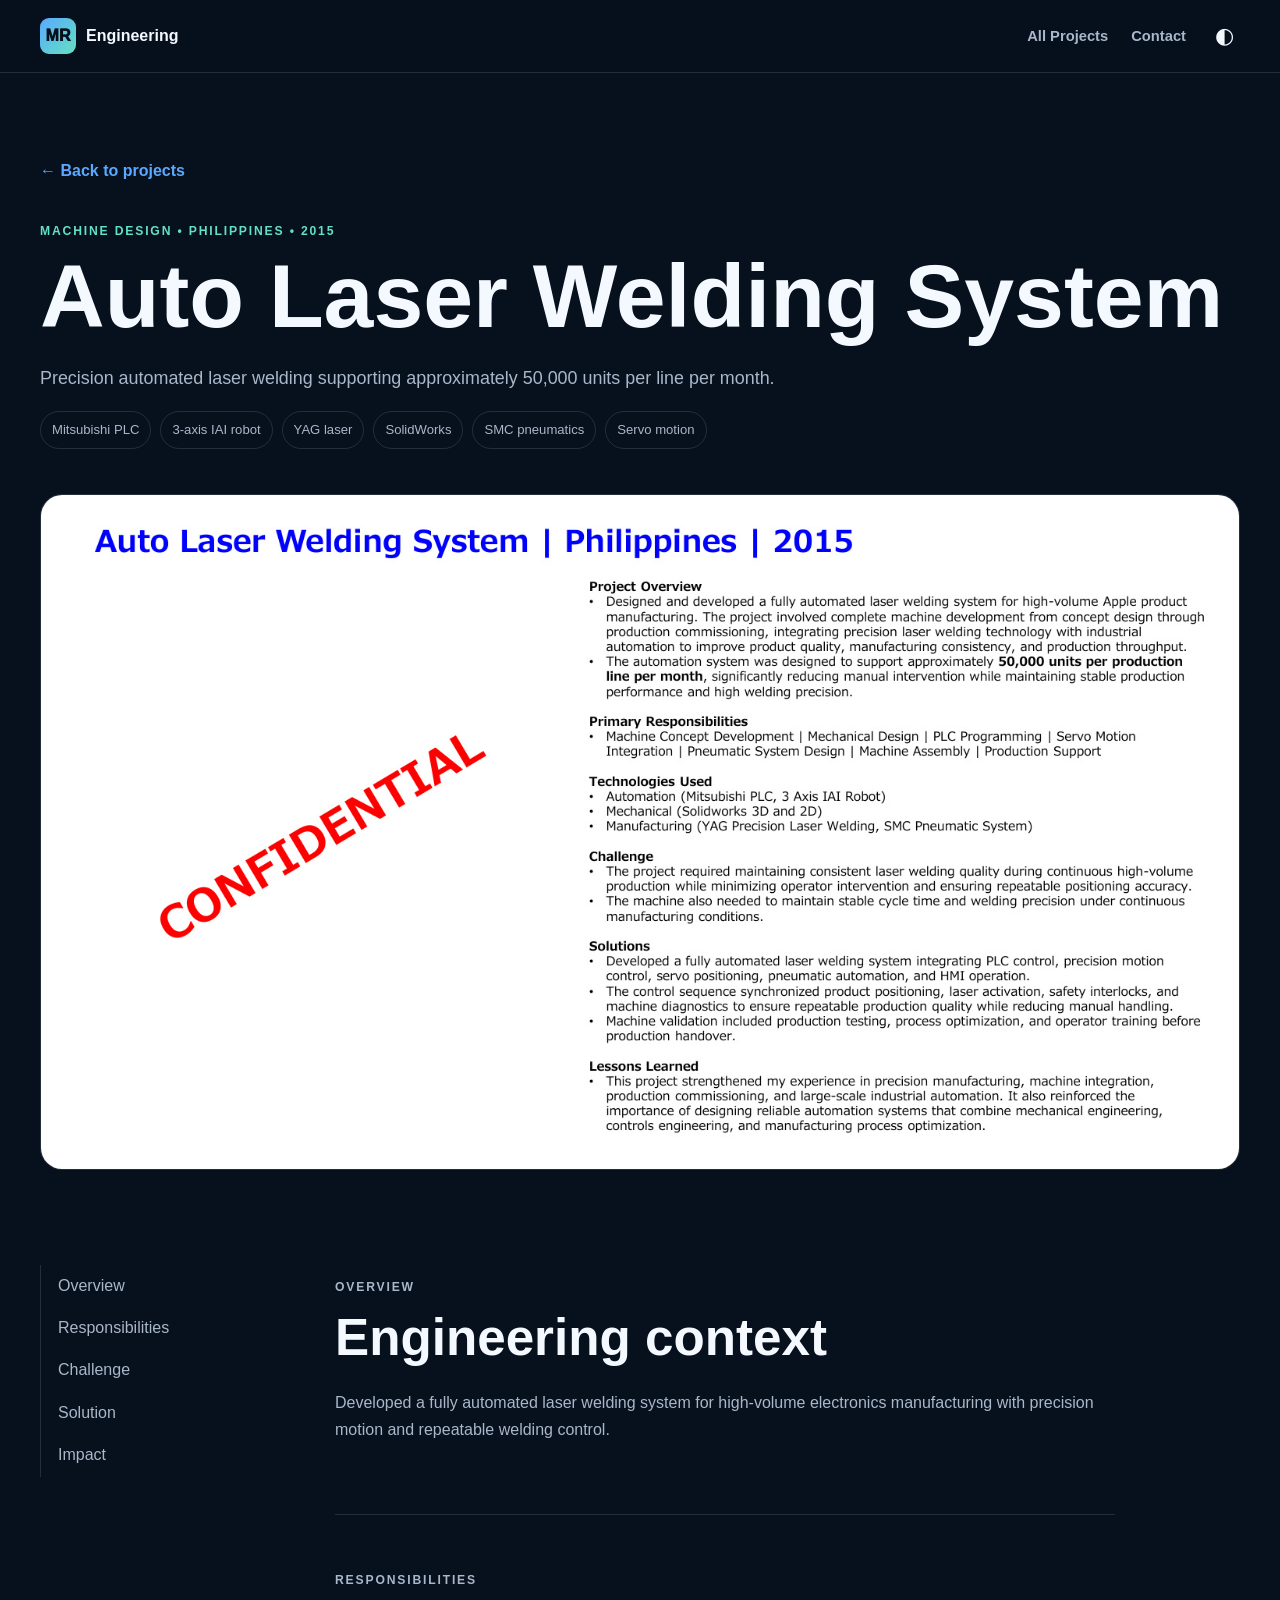
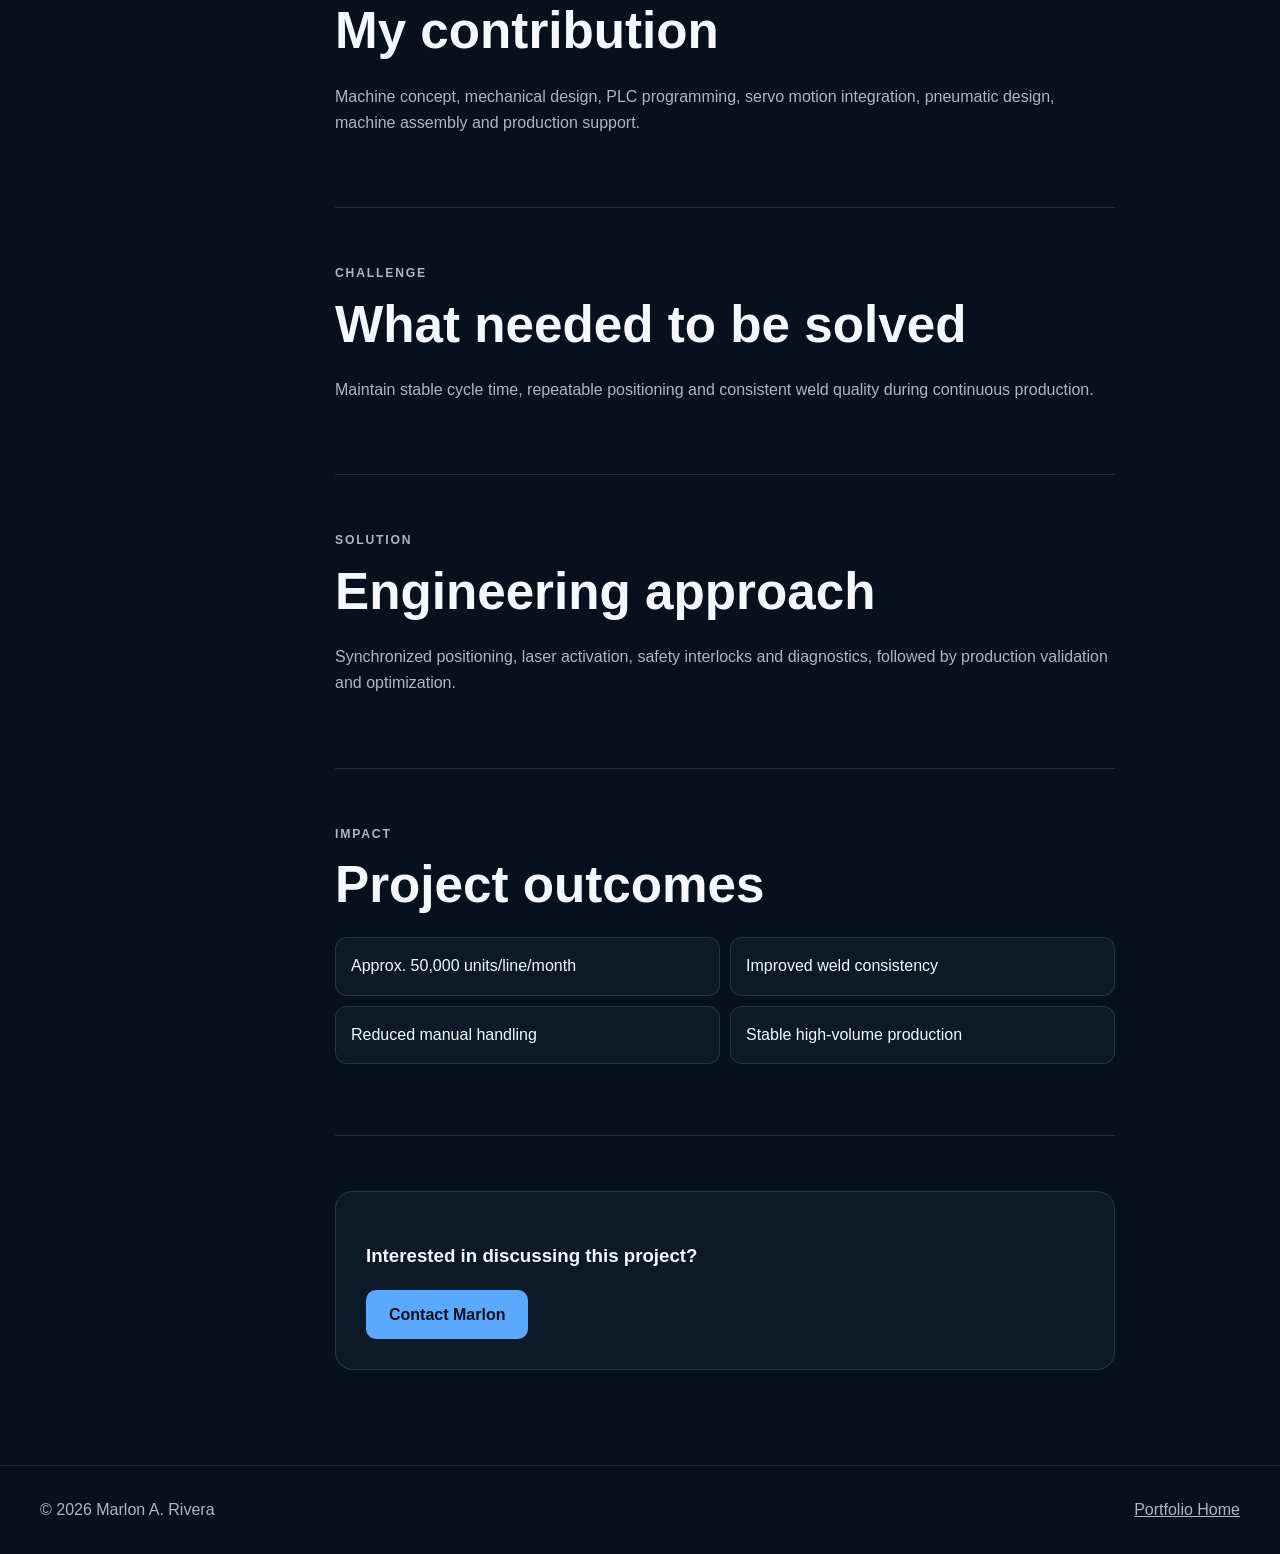
==== projects/auto-laser-welding.html @ 01ed778d "Upgrade portfolio website to Version 2.0" ====
<!doctype html><html lang="en"><head><meta charset="UTF-8"><meta name="viewport" content="width=device-width,initial-scale=1"><title>Auto Laser Welding System | Marlon Rivera</title><link rel="stylesheet" href="../styles.css"></head><body><div class="progress-bar" id="progress-bar"></div><header class="site-header"><nav class="nav container"><a class="brand" href="../index.html"><span>MR</span><b>Engineering</b></a><div class="nav-links project-nav"><a href="../index.html#projects">All Projects</a><a href="../index.html#contact">Contact</a><button class="theme-toggle">◐</button></div></nav></header><main><section class="case-hero"><div class="container"><a class="back-link" href="../index.html#projects">← Back to projects</a><p class="eyebrow">Machine Design • Philippines • 2015</p><h1>Auto Laser Welding System</h1><p class="case-lead">Precision automated laser welding supporting approximately 50,000 units per line per month.</p><div class="tech-row"><span>Mitsubishi PLC</span><span>3-axis IAI robot</span><span>YAG laser</span><span>SolidWorks</span><span>SMC pneumatics</span><span>Servo motion</span></div></div></section><section class="case-image-section"><div class="container"><img src="../assets/images/portfolio-page-9.jpg" alt="Auto Laser Welding System"></div></section><section class="section"><div class="container case-grid"><aside class="case-index"><a href="#overview">Overview</a><a href="#responsibilities">Responsibilities</a><a href="#challenge">Challenge</a><a href="#solution">Solution</a><a href="#impact">Impact</a></aside><div class="case-content"><section id="overview"><p class="section-label">Overview</p><h2>Engineering context</h2><p>Developed a fully automated laser welding system for high-volume electronics manufacturing with precision motion and repeatable welding control.</p></section><section id="responsibilities"><p class="section-label">Responsibilities</p><h2>My contribution</h2><p>Machine concept, mechanical design, PLC programming, servo motion integration, pneumatic design, machine assembly and production support.</p></section><section id="challenge"><p class="section-label">Challenge</p><h2>What needed to be solved</h2><p>Maintain stable cycle time, repeatable positioning and consistent weld quality during continuous production.</p></section><section id="solution"><p class="section-label">Solution</p><h2>Engineering approach</h2><p>Synchronized positioning, laser activation, safety interlocks and diagnostics, followed by production validation and optimization.</p></section><section id="impact"><p class="section-label">Impact</p><h2>Project outcomes</h2><ul class="impact-list"><li>Approx. 50,000 units/line/month</li><li>Improved weld consistency</li><li>Reduced manual handling</li><li>Stable high-volume production</li></ul></section><div class="case-cta"><h3>Interested in discussing this project?</h3><a class="button primary" href="mailto:me.marlonrivera@gmail.com">Contact Marlon</a></div></div></div></section></main><footer><div class="container footer-row"><p>© <span id="year"></span> Marlon A. Rivera</p><a href="../index.html">Portfolio Home</a></div></footer><script src="../script.js"></script></body></html>
---- styles.css ----
*{box-sizing:border-box}:root{--bg:#07101d;--surface:#0c1929;--text:#f4f8ff;--muted:#a9b7c9;--line:rgba(255,255,255,.12);--blue:#5aa9ff;--cyan:#63e1c2;--shadow:0 24px 80px rgba(0,0,0,.3);--max:1200px}html.light{--bg:#f3f7fc;--surface:#fff;--text:#0b1728;--muted:#516176;--line:rgba(11,23,40,.14);--shadow:0 20px 55px rgba(20,45,75,.12)}html{scroll-behavior:smooth}body{margin:0;background:var(--bg);color:var(--text);font-family:Inter,Segoe UI,Arial,sans-serif;line-height:1.65}a{color:inherit}.container{width:min(calc(100% - 40px),var(--max));margin:auto}.progress-bar{position:fixed;left:0;top:0;height:3px;background:linear-gradient(90deg,var(--blue),var(--cyan));width:0;z-index:200}.site-header{position:sticky;top:0;z-index:100;background:rgba(7,16,29,.9);backdrop-filter:blur(16px);border-bottom:1px solid var(--line)}html.light .site-header{background:rgba(243,247,252,.9)}.nav{height:72px;display:flex;align-items:center;justify-content:space-between}.brand{text-decoration:none;display:flex;align-items:center;gap:10px}.brand span{width:36px;height:36px;display:grid;place-items:center;border-radius:9px;background:linear-gradient(135deg,var(--blue),var(--cyan));color:#06101c;font-weight:950}.nav-links{display:flex;gap:23px;align-items:center}.nav-links a{text-decoration:none;color:var(--muted);font-weight:750;font-size:.92rem}.menu-button,.theme-toggle{background:none;border:0;color:var(--text);font-size:1.35rem;cursor:pointer}.menu-button{display:none}.hero{min-height:calc(100vh - 72px);display:grid;align-items:center;position:relative;overflow:hidden;padding:85px 0}.hero-grid-bg{position:absolute;inset:0;background-image:linear-gradient(var(--line) 1px,transparent 1px),linear-gradient(90deg,var(--line) 1px,transparent 1px);background-size:54px 54px;opacity:.2}.hero-grid{display:grid;grid-template-columns:1.45fr .55fr;gap:65px;align-items:center;position:relative}.eyebrow,.section-label,.project-topline{text-transform:uppercase;letter-spacing:.15em;font-size:.76rem;font-weight:900;color:var(--cyan)}.hero h1,.case-hero h1{font-size:clamp(3.2rem,7vw,6.5rem);line-height:.97;margin:10px 0 24px}.hero h1 span{color:var(--blue)}.hero-lead,.case-lead{font-size:1.12rem;color:var(--muted);max-width:850px}.hero-actions{display:flex;gap:14px;flex-wrap:wrap;margin:31px 0}.button{display:inline-flex;align-items:center;justify-content:center;min-height:49px;padding:0 23px;border-radius:10px;text-decoration:none;font-weight:900}.primary{background:var(--blue);color:#06101c}.secondary{border:1px solid var(--line)}.hero-tags,.tech-row,.award-row{display:flex;gap:9px;flex-wrap:wrap}.hero-tags span,.tech-row span,.award-row span{padding:7px 11px;border:1px solid var(--line);border-radius:999px;color:var(--muted);font-size:.82rem}.portrait-card{border:1px solid var(--line);border-radius:26px;padding:18px;background:var(--surface);box-shadow:var(--shadow)}.portrait-frame{overflow:hidden;border-radius:17px}.portrait-frame img{width:100%;aspect-ratio:4/5;object-fit:cover;display:block}.portrait-caption{display:flex;flex-direction:column;padding:17px 4px 3px}.portrait-caption span{color:var(--muted);font-size:.88rem}.section{padding:95px 0}.section-tight{padding:0 0 45px}.alternate{background:var(--surface)}.metric-grid{display:grid;grid-template-columns:repeat(4,1fr);border:1px solid var(--line);border-radius:20px;overflow:hidden;background:var(--surface)}.metric-grid div{padding:28px;border-right:1px solid var(--line)}.metric-grid strong{font-size:2.5rem;display:block;color:var(--blue)}.metric-grid strong:after{content:'+'}.metric-grid .no-plus:after{content:''}.metric-grid span{color:var(--muted);font-size:.85rem}.split-section{display:grid;grid-template-columns:.8fr 1.2fr;gap:75px}.sticky-heading{align-self:start;position:sticky;top:110px}.section h2,.case-content h2{font-size:clamp(2rem,4vw,3.2rem);line-height:1.12;margin:8px 0 24px}.large-copy{font-size:1.34rem}.content-stack>p:not(.large-copy),.process-grid p,.project-card p,.timeline p,.download-card p,.case-content p{color:var(--muted)}.process-grid{display:grid;grid-template-columns:repeat(3,1fr);gap:18px}.process-grid article,.download-card{padding:25px;border:1px solid var(--line);border-radius:18px;background:var(--bg)}.process-grid b{color:var(--blue);font-size:1.25rem}.section-header{display:flex;justify-content:space-between;align-items:end;gap:30px;margin-bottom:30px}.filter-row{display:flex;gap:8px;flex-wrap:wrap}.filter{border:1px solid var(--line);border-radius:999px;padding:8px 12px;background:transparent;color:var(--muted);cursor:pointer}.filter.active,.filter:hover{background:var(--blue);color:#06101c}.project-grid{display:grid;grid-template-columns:repeat(3,1fr);gap:20px}.project-card{border:1px solid var(--line);border-radius:20px;overflow:hidden;background:var(--surface);transition:.28s}.project-card.hide{display:none}.project-card:hover{transform:translateY(-6px);box-shadow:var(--shadow)}.project-card a{text-decoration:none}.project-card img{width:100%;height:235px;object-fit:cover;object-position:left center;display:block}.project-card-body{padding:22px}.project-topline{display:flex;justify-content:space-between}.project-card h3{font-size:1.3rem;line-height:1.25;margin:8px 0}.project-card strong{color:var(--blue)}.timeline article{display:grid;grid-template-columns:210px 1fr;gap:40px;padding:34px 0;border-top:1px solid var(--line)}.timeline time{color:var(--cyan);font-weight:900}.timeline h3{margin:0}.timeline h4{margin:5px 0 10px;color:var(--blue)}.download-grid{display:grid;grid-template-columns:repeat(2,1fr);gap:18px}.download-card{text-decoration:none}.download-card span{color:var(--cyan);font-weight:900}.download-card strong{color:var(--blue)}.contact-panel{display:grid;grid-template-columns:1.2fr .8fr;gap:45px;padding:43px;border:1px solid var(--line);border-radius:24px;background:var(--surface)}.contact-links{display:flex;flex-direction:column;gap:12px;justify-content:center}.contact-links a{color:var(--blue);font-weight:850;text-decoration:none}.contact-links span{color:var(--muted)}footer{border-top:1px solid var(--line)}.footer-row{min-height:88px;display:flex;align-items:center;justify-content:space-between;color:var(--muted)}.reveal{opacity:0;transform:translateY(24px);transition:.7s}.reveal.visible{opacity:1;transform:none}.case-hero{padding:85px 0 45px}.back-link{display:inline-block;margin-bottom:24px;text-decoration:none;color:var(--blue);font-weight:800}.case-image-section .container{border-radius:22px;overflow:hidden;border:1px solid var(--line)}.case-image-section img{width:100%;display:block}.case-grid{display:grid;grid-template-columns:230px 1fr;gap:65px}.case-index{align-self:start;position:sticky;top:105px;display:flex;flex-direction:column;border-left:1px solid var(--line)}.case-index a{padding:8px 0 8px 17px;text-decoration:none;color:var(--muted)}.case-content{max-width:780px}.case-content section{padding-bottom:55px;margin-bottom:55px;border-bottom:1px solid var(--line)}.impact-list{display:grid;grid-template-columns:repeat(2,1fr);gap:10px;list-style:none;padding:0}.impact-list li{padding:15px;border:1px solid var(--line);border-radius:12px;background:var(--surface)}.case-cta{padding:30px;border:1px solid var(--line);border-radius:18px;background:var(--surface)}@media(max-width:950px){.hero-grid,.split-section,.contact-panel,.case-grid{grid-template-columns:1fr}.portrait-card{max-width:430px}.sticky-heading,.case-index{position:static}.project-grid,.process-grid{grid-template-columns:repeat(2,1fr)}.section-header{align-items:flex-start;flex-direction:column}.nav-links{display:none;position:absolute;left:0;right:0;top:72px;flex-direction:column;align-items:flex-start;padding:22px;background:var(--bg)}.nav-links.open{display:flex}.project-nav{display:flex;position:static;flex-direction:row;padding:0}.menu-button{display:block}.metric-grid{grid-template-columns:repeat(2,1fr)}}@media(max-width:620px){.container{width:min(calc(100% - 28px),var(--max))}.hero{min-height:auto}.section{padding:72px 0}.project-grid,.process-grid,.download-grid,.impact-list{grid-template-columns:1fr}.timeline article{grid-template-columns:1fr;gap:8px}.footer-row{flex-direction:column;justify-content:center}.project-nav a{display:none}}@media(prefers-reduced-motion:reduce){*{animation:none!important}.reveal{opacity:1;transform:none}}
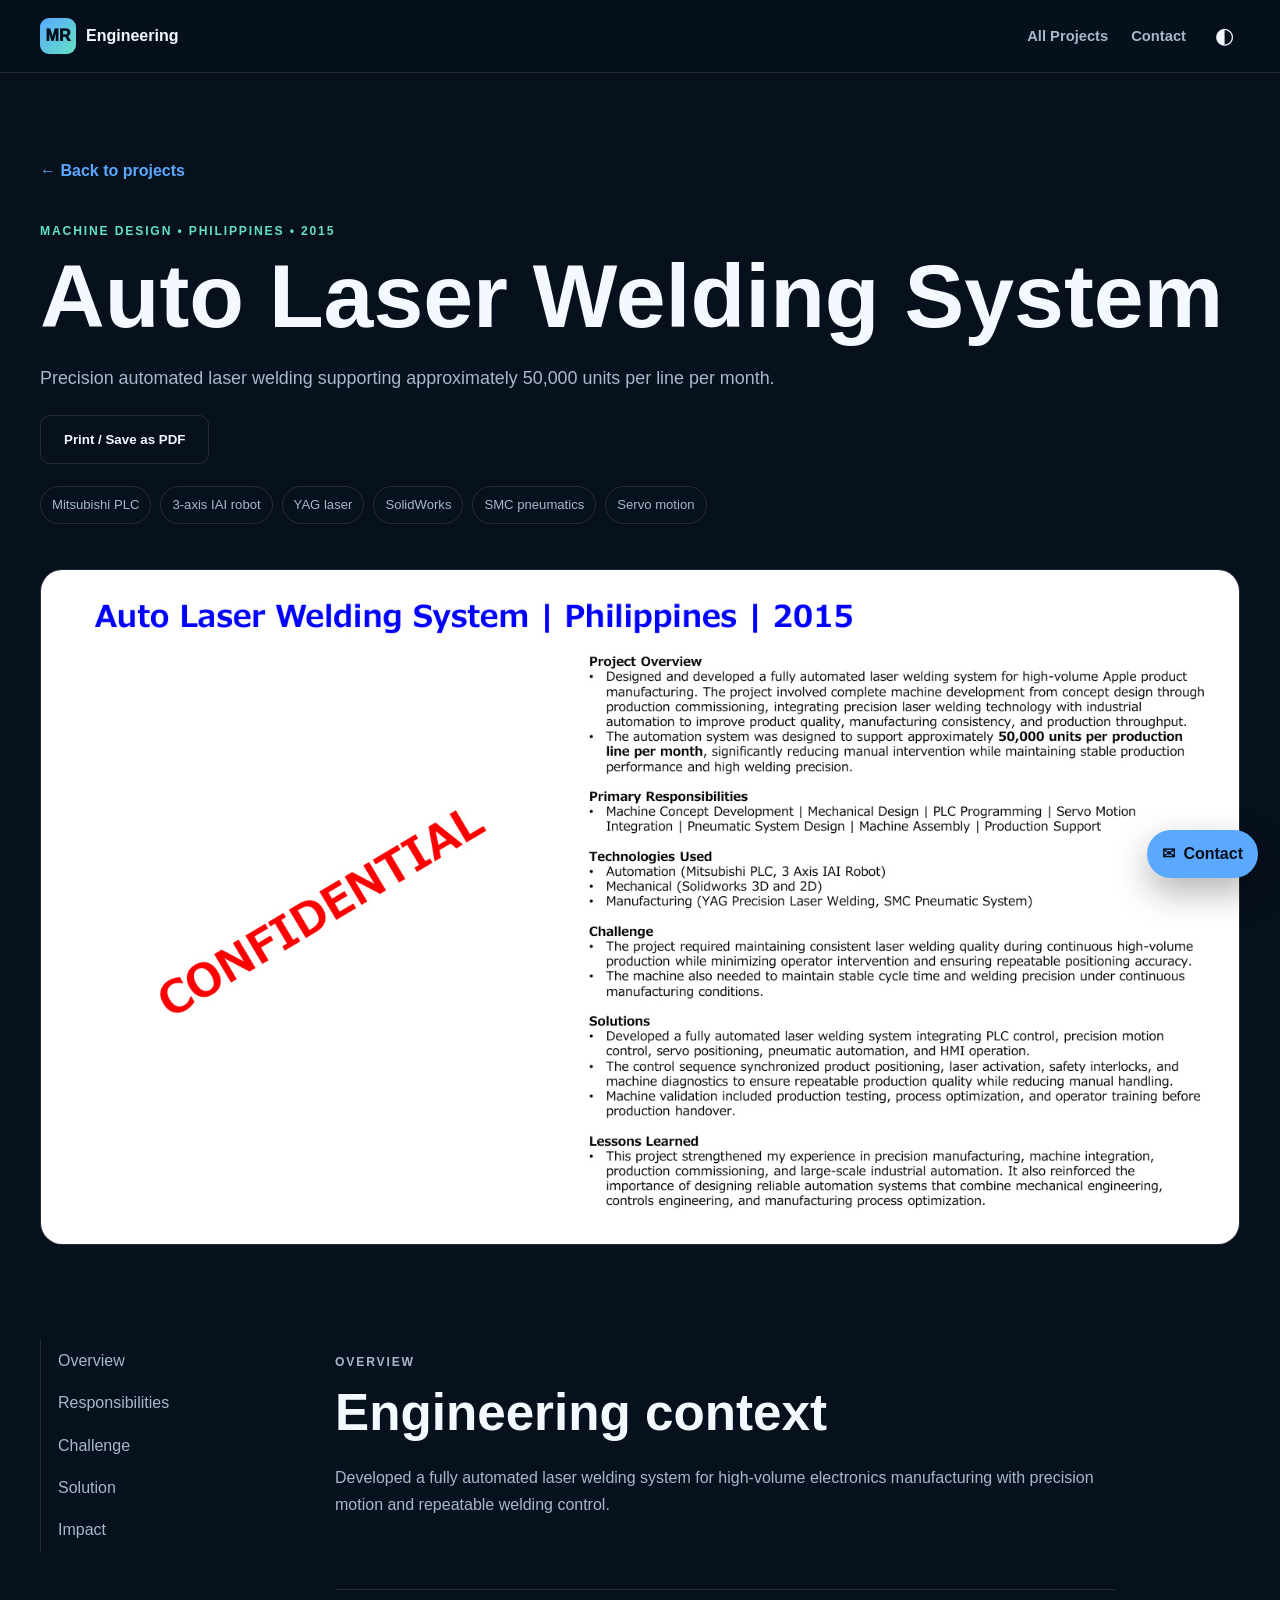
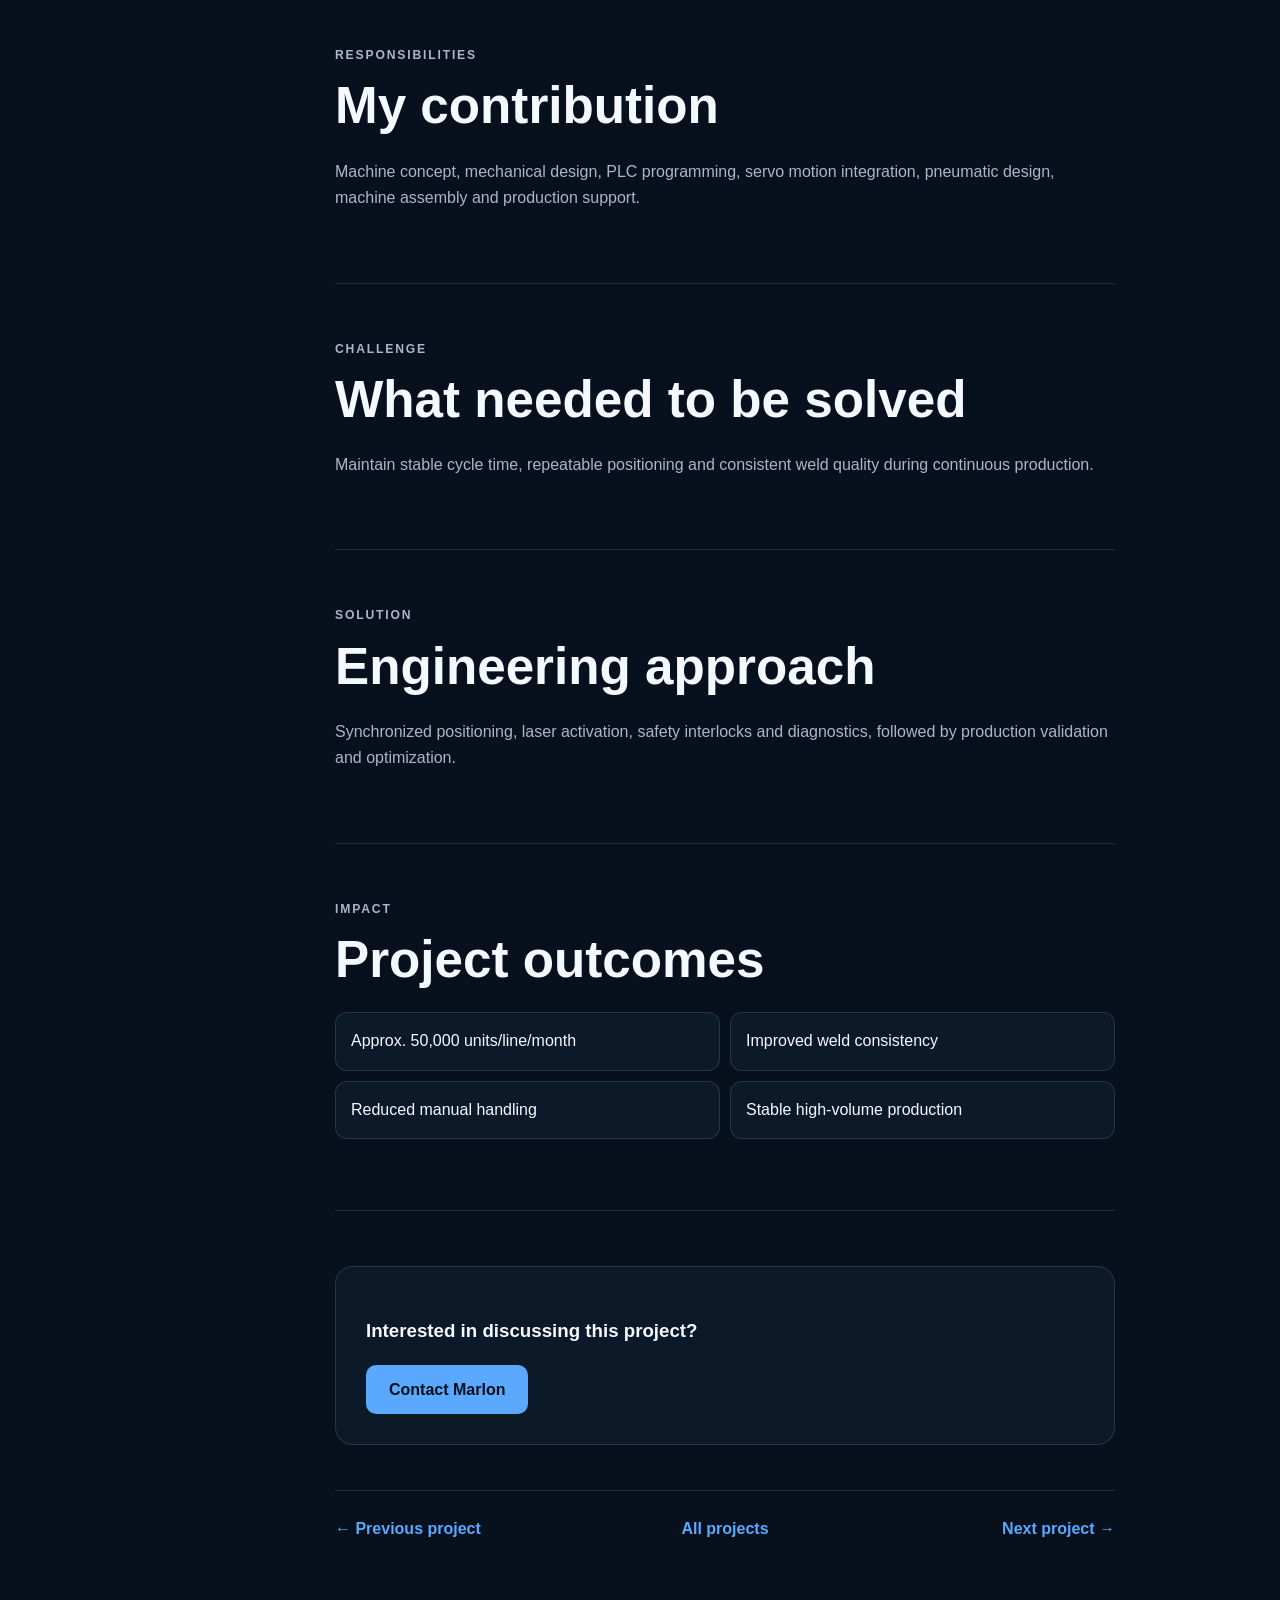
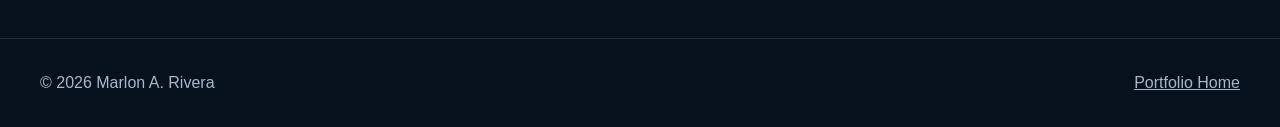
==== commit 19a6114a: "Upgrade portfolio website to Version 2.1" ====
--- a/projects/auto-laser-welding.html
+++ b/projects/auto-laser-welding.html
@@ -1 +1,5 @@
-<!doctype html><html lang="en"><head><meta charset="UTF-8"><meta name="viewport" content="width=device-width,initial-scale=1"><title>Auto Laser Welding System | Marlon Rivera</title><link rel="stylesheet" href="../styles.css"></head><body><div class="progress-bar" id="progress-bar"></div><header class="site-header"><nav class="nav container"><a class="brand" href="../index.html"><span>MR</span><b>Engineering</b></a><div class="nav-links project-nav"><a href="../index.html#projects">All Projects</a><a href="../index.html#contact">Contact</a><button class="theme-toggle">◐</button></div></nav></header><main><section class="case-hero"><div class="container"><a class="back-link" href="../index.html#projects">← Back to projects</a><p class="eyebrow">Machine Design • Philippines • 2015</p><h1>Auto Laser Welding System</h1><p class="case-lead">Precision automated laser welding supporting approximately 50,000 units per line per month.</p><div class="tech-row"><span>Mitsubishi PLC</span><span>3-axis IAI robot</span><span>YAG laser</span><span>SolidWorks</span><span>SMC pneumatics</span><span>Servo motion</span></div></div></section><section class="case-image-section"><div class="container"><img src="../assets/images/portfolio-page-9.jpg" alt="Auto Laser Welding System"></div></section><section class="section"><div class="container case-grid"><aside class="case-index"><a href="#overview">Overview</a><a href="#responsibilities">Responsibilities</a><a href="#challenge">Challenge</a><a href="#solution">Solution</a><a href="#impact">Impact</a></aside><div class="case-content"><section id="overview"><p class="section-label">Overview</p><h2>Engineering context</h2><p>Developed a fully automated laser welding system for high-volume electronics manufacturing with precision motion and repeatable welding control.</p></section><section id="responsibilities"><p class="section-label">Responsibilities</p><h2>My contribution</h2><p>Machine concept, mechanical design, PLC programming, servo motion integration, pneumatic design, machine assembly and production support.</p></section><section id="challenge"><p class="section-label">Challenge</p><h2>What needed to be solved</h2><p>Maintain stable cycle time, repeatable positioning and consistent weld quality during continuous production.</p></section><section id="solution"><p class="section-label">Solution</p><h2>Engineering approach</h2><p>Synchronized positioning, laser activation, safety interlocks and diagnostics, followed by production validation and optimization.</p></section><section id="impact"><p class="section-label">Impact</p><h2>Project outcomes</h2><ul class="impact-list"><li>Approx. 50,000 units/line/month</li><li>Improved weld consistency</li><li>Reduced manual handling</li><li>Stable high-volume production</li></ul></section><div class="case-cta"><h3>Interested in discussing this project?</h3><a class="button primary" href="mailto:me.marlonrivera@gmail.com">Contact Marlon</a></div></div></div></section></main><footer><div class="container footer-row"><p>© <span id="year"></span> Marlon A. Rivera</p><a href="../index.html">Portfolio Home</a></div></footer><script src="../script.js"></script></body></html>+<!doctype html><html lang="en"><head><meta charset="UTF-8"><meta name="viewport" content="width=device-width,initial-scale=1"><title>Auto Laser Welding System | Marlon Rivera</title><link rel="stylesheet" href="../styles.css"></head><body><div class="progress-bar" id="progress-bar"></div><header class="site-header"><nav class="nav container"><a class="brand" href="../index.html"><span>MR</span><b>Engineering</b></a><div class="nav-links project-nav"><a href="../index.html#projects">All Projects</a><a href="../index.html#contact">Contact</a><button class="theme-toggle">◐</button></div></nav></header><main><section class="case-hero"><div class="container"><a class="back-link" href="../index.html#projects">← Back to projects</a><p class="eyebrow">Machine Design • Philippines • 2015</p><h1>Auto Laser Welding System</h1><p class="case-lead">Precision automated laser welding supporting approximately 50,000 units per line per month.</p><div class="case-actions"><button class="button secondary print-case" type="button">Print / Save as PDF</button></div><div class="tech-row"><span>Mitsubishi PLC</span><span>3-axis IAI robot</span><span>YAG laser</span><span>SolidWorks</span><span>SMC pneumatics</span><span>Servo motion</span></div></div></section><section class="case-image-section"><div class="container"><img src="../assets/images/portfolio-page-9.jpg" alt="Auto Laser Welding System"></div></section><section class="section"><div class="container case-grid"><aside class="case-index"><a href="#overview">Overview</a><a href="#responsibilities">Responsibilities</a><a href="#challenge">Challenge</a><a href="#solution">Solution</a><a href="#impact">Impact</a></aside><div class="case-content"><section id="overview"><p class="section-label">Overview</p><h2>Engineering context</h2><p>Developed a fully automated laser welding system for high-volume electronics manufacturing with precision motion and repeatable welding control.</p></section><section id="responsibilities"><p class="section-label">Responsibilities</p><h2>My contribution</h2><p>Machine concept, mechanical design, PLC programming, servo motion integration, pneumatic design, machine assembly and production support.</p></section><section id="challenge"><p class="section-label">Challenge</p><h2>What needed to be solved</h2><p>Maintain stable cycle time, repeatable positioning and consistent weld quality during continuous production.</p></section><section id="solution"><p class="section-label">Solution</p><h2>Engineering approach</h2><p>Synchronized positioning, laser activation, safety interlocks and diagnostics, followed by production validation and optimization.</p></section><section id="impact"><p class="section-label">Impact</p><h2>Project outcomes</h2><ul class="impact-list"><li>Approx. 50,000 units/line/month</li><li>Improved weld consistency</li><li>Reduced manual handling</li><li>Stable high-volume production</li></ul></section><div class="case-cta"><h3>Interested in discussing this project?</h3><a class="button primary" href="mailto:me.marlonrivera@gmail.com">Contact Marlon</a></div><nav class="case-pagination">
+<a href="vacuum-monitoring.html">← Previous project</a>
+<a href="../index.html#projects">All projects</a>
+<a href="automated-diecasting-line.html">Next project →</a>
+</nav></div></div></section></main><footer><div class="container footer-row"><p>© <span id="year"></span> Marlon A. Rivera</p><a href="../index.html">Portfolio Home</a></div></footer><a class="floating-contact" href="mailto:me.marlonrivera@gmail.com" aria-label="Email Marlon Rivera">✉ <span>Contact</span></a><script src="../script.js"></script></body></html>
--- a/styles.css
+++ b/styles.css
@@ -1 +1,34 @@
-*{box-sizing:border-box}:root{--bg:#07101d;--surface:#0c1929;--text:#f4f8ff;--muted:#a9b7c9;--line:rgba(255,255,255,.12);--blue:#5aa9ff;--cyan:#63e1c2;--shadow:0 24px 80px rgba(0,0,0,.3);--max:1200px}html.light{--bg:#f3f7fc;--surface:#fff;--text:#0b1728;--muted:#516176;--line:rgba(11,23,40,.14);--shadow:0 20px 55px rgba(20,45,75,.12)}html{scroll-behavior:smooth}body{margin:0;background:var(--bg);color:var(--text);font-family:Inter,Segoe UI,Arial,sans-serif;line-height:1.65}a{color:inherit}.container{width:min(calc(100% - 40px),var(--max));margin:auto}.progress-bar{position:fixed;left:0;top:0;height:3px;background:linear-gradient(90deg,var(--blue),var(--cyan));width:0;z-index:200}.site-header{position:sticky;top:0;z-index:100;background:rgba(7,16,29,.9);backdrop-filter:blur(16px);border-bottom:1px solid var(--line)}html.light .site-header{background:rgba(243,247,252,.9)}.nav{height:72px;display:flex;align-items:center;justify-content:space-between}.brand{text-decoration:none;display:flex;align-items:center;gap:10px}.brand span{width:36px;height:36px;display:grid;place-items:center;border-radius:9px;background:linear-gradient(135deg,var(--blue),var(--cyan));color:#06101c;font-weight:950}.nav-links{display:flex;gap:23px;align-items:center}.nav-links a{text-decoration:none;color:var(--muted);font-weight:750;font-size:.92rem}.menu-button,.theme-toggle{background:none;border:0;color:var(--text);font-size:1.35rem;cursor:pointer}.menu-button{display:none}.hero{min-height:calc(100vh - 72px);display:grid;align-items:center;position:relative;overflow:hidden;padding:85px 0}.hero-grid-bg{position:absolute;inset:0;background-image:linear-gradient(var(--line) 1px,transparent 1px),linear-gradient(90deg,var(--line) 1px,transparent 1px);background-size:54px 54px;opacity:.2}.hero-grid{display:grid;grid-template-columns:1.45fr .55fr;gap:65px;align-items:center;position:relative}.eyebrow,.section-label,.project-topline{text-transform:uppercase;letter-spacing:.15em;font-size:.76rem;font-weight:900;color:var(--cyan)}.hero h1,.case-hero h1{font-size:clamp(3.2rem,7vw,6.5rem);line-height:.97;margin:10px 0 24px}.hero h1 span{color:var(--blue)}.hero-lead,.case-lead{font-size:1.12rem;color:var(--muted);max-width:850px}.hero-actions{display:flex;gap:14px;flex-wrap:wrap;margin:31px 0}.button{display:inline-flex;align-items:center;justify-content:center;min-height:49px;padding:0 23px;border-radius:10px;text-decoration:none;font-weight:900}.primary{background:var(--blue);color:#06101c}.secondary{border:1px solid var(--line)}.hero-tags,.tech-row,.award-row{display:flex;gap:9px;flex-wrap:wrap}.hero-tags span,.tech-row span,.award-row span{padding:7px 11px;border:1px solid var(--line);border-radius:999px;color:var(--muted);font-size:.82rem}.portrait-card{border:1px solid var(--line);border-radius:26px;padding:18px;background:var(--surface);box-shadow:var(--shadow)}.portrait-frame{overflow:hidden;border-radius:17px}.portrait-frame img{width:100%;aspect-ratio:4/5;object-fit:cover;display:block}.portrait-caption{display:flex;flex-direction:column;padding:17px 4px 3px}.portrait-caption span{color:var(--muted);font-size:.88rem}.section{padding:95px 0}.section-tight{padding:0 0 45px}.alternate{background:var(--surface)}.metric-grid{display:grid;grid-template-columns:repeat(4,1fr);border:1px solid var(--line);border-radius:20px;overflow:hidden;background:var(--surface)}.metric-grid div{padding:28px;border-right:1px solid var(--line)}.metric-grid strong{font-size:2.5rem;display:block;color:var(--blue)}.metric-grid strong:after{content:'+'}.metric-grid .no-plus:after{content:''}.metric-grid span{color:var(--muted);font-size:.85rem}.split-section{display:grid;grid-template-columns:.8fr 1.2fr;gap:75px}.sticky-heading{align-self:start;position:sticky;top:110px}.section h2,.case-content h2{font-size:clamp(2rem,4vw,3.2rem);line-height:1.12;margin:8px 0 24px}.large-copy{font-size:1.34rem}.content-stack>p:not(.large-copy),.process-grid p,.project-card p,.timeline p,.download-card p,.case-content p{color:var(--muted)}.process-grid{display:grid;grid-template-columns:repeat(3,1fr);gap:18px}.process-grid article,.download-card{padding:25px;border:1px solid var(--line);border-radius:18px;background:var(--bg)}.process-grid b{color:var(--blue);font-size:1.25rem}.section-header{display:flex;justify-content:space-between;align-items:end;gap:30px;margin-bottom:30px}.filter-row{display:flex;gap:8px;flex-wrap:wrap}.filter{border:1px solid var(--line);border-radius:999px;padding:8px 12px;background:transparent;color:var(--muted);cursor:pointer}.filter.active,.filter:hover{background:var(--blue);color:#06101c}.project-grid{display:grid;grid-template-columns:repeat(3,1fr);gap:20px}.project-card{border:1px solid var(--line);border-radius:20px;overflow:hidden;background:var(--surface);transition:.28s}.project-card.hide{display:none}.project-card:hover{transform:translateY(-6px);box-shadow:var(--shadow)}.project-card a{text-decoration:none}.project-card img{width:100%;height:235px;object-fit:cover;object-position:left center;display:block}.project-card-body{padding:22px}.project-topline{display:flex;justify-content:space-between}.project-card h3{font-size:1.3rem;line-height:1.25;margin:8px 0}.project-card strong{color:var(--blue)}.timeline article{display:grid;grid-template-columns:210px 1fr;gap:40px;padding:34px 0;border-top:1px solid var(--line)}.timeline time{color:var(--cyan);font-weight:900}.timeline h3{margin:0}.timeline h4{margin:5px 0 10px;color:var(--blue)}.download-grid{display:grid;grid-template-columns:repeat(2,1fr);gap:18px}.download-card{text-decoration:none}.download-card span{color:var(--cyan);font-weight:900}.download-card strong{color:var(--blue)}.contact-panel{display:grid;grid-template-columns:1.2fr .8fr;gap:45px;padding:43px;border:1px solid var(--line);border-radius:24px;background:var(--surface)}.contact-links{display:flex;flex-direction:column;gap:12px;justify-content:center}.contact-links a{color:var(--blue);font-weight:850;text-decoration:none}.contact-links span{color:var(--muted)}footer{border-top:1px solid var(--line)}.footer-row{min-height:88px;display:flex;align-items:center;justify-content:space-between;color:var(--muted)}.reveal{opacity:0;transform:translateY(24px);transition:.7s}.reveal.visible{opacity:1;transform:none}.case-hero{padding:85px 0 45px}.back-link{display:inline-block;margin-bottom:24px;text-decoration:none;color:var(--blue);font-weight:800}.case-image-section .container{border-radius:22px;overflow:hidden;border:1px solid var(--line)}.case-image-section img{width:100%;display:block}.case-grid{display:grid;grid-template-columns:230px 1fr;gap:65px}.case-index{align-self:start;position:sticky;top:105px;display:flex;flex-direction:column;border-left:1px solid var(--line)}.case-index a{padding:8px 0 8px 17px;text-decoration:none;color:var(--muted)}.case-content{max-width:780px}.case-content section{padding-bottom:55px;margin-bottom:55px;border-bottom:1px solid var(--line)}.impact-list{display:grid;grid-template-columns:repeat(2,1fr);gap:10px;list-style:none;padding:0}.impact-list li{padding:15px;border:1px solid var(--line);border-radius:12px;background:var(--surface)}.case-cta{padding:30px;border:1px solid var(--line);border-radius:18px;background:var(--surface)}@media(max-width:950px){.hero-grid,.split-section,.contact-panel,.case-grid{grid-template-columns:1fr}.portrait-card{max-width:430px}.sticky-heading,.case-index{position:static}.project-grid,.process-grid{grid-template-columns:repeat(2,1fr)}.section-header{align-items:flex-start;flex-direction:column}.nav-links{display:none;position:absolute;left:0;right:0;top:72px;flex-direction:column;align-items:flex-start;padding:22px;background:var(--bg)}.nav-links.open{display:flex}.project-nav{display:flex;position:static;flex-direction:row;padding:0}.menu-button{display:block}.metric-grid{grid-template-columns:repeat(2,1fr)}}@media(max-width:620px){.container{width:min(calc(100% - 28px),var(--max))}.hero{min-height:auto}.section{padding:72px 0}.project-grid,.process-grid,.download-grid,.impact-list{grid-template-columns:1fr}.timeline article{grid-template-columns:1fr;gap:8px}.footer-row{flex-direction:column;justify-content:center}.project-nav a{display:none}}@media(prefers-reduced-motion:reduce){*{animation:none!important}.reveal{opacity:1;transform:none}}+*{box-sizing:border-box}:root{--bg:#07101d;--surface:#0c1929;--text:#f4f8ff;--muted:#a9b7c9;--line:rgba(255,255,255,.12);--blue:#5aa9ff;--cyan:#63e1c2;--shadow:0 24px 80px rgba(0,0,0,.3);--max:1200px}html.light{--bg:#f3f7fc;--surface:#fff;--text:#0b1728;--muted:#516176;--line:rgba(11,23,40,.14);--shadow:0 20px 55px rgba(20,45,75,.12)}html{scroll-behavior:smooth}body{margin:0;background:var(--bg);color:var(--text);font-family:Inter,Segoe UI,Arial,sans-serif;line-height:1.65}a{color:inherit}.container{width:min(calc(100% - 40px),var(--max));margin:auto}.progress-bar{position:fixed;left:0;top:0;height:3px;background:linear-gradient(90deg,var(--blue),var(--cyan));width:0;z-index:200}.site-header{position:sticky;top:0;z-index:100;background:rgba(7,16,29,.9);backdrop-filter:blur(16px);border-bottom:1px solid var(--line)}html.light .site-header{background:rgba(243,247,252,.9)}.nav{height:72px;display:flex;align-items:center;justify-content:space-between}.brand{text-decoration:none;display:flex;align-items:center;gap:10px}.brand span{width:36px;height:36px;display:grid;place-items:center;border-radius:9px;background:linear-gradient(135deg,var(--blue),var(--cyan));color:#06101c;font-weight:950}.nav-links{display:flex;gap:23px;align-items:center}.nav-links a{text-decoration:none;color:var(--muted);font-weight:750;font-size:.92rem}.menu-button,.theme-toggle{background:none;border:0;color:var(--text);font-size:1.35rem;cursor:pointer}.menu-button{display:none}.hero{min-height:calc(100vh - 72px);display:grid;align-items:center;position:relative;overflow:hidden;padding:85px 0}.hero-grid-bg{position:absolute;inset:0;background-image:linear-gradient(var(--line) 1px,transparent 1px),linear-gradient(90deg,var(--line) 1px,transparent 1px);background-size:54px 54px;opacity:.2}.hero-grid{display:grid;grid-template-columns:1.45fr .55fr;gap:65px;align-items:center;position:relative}.eyebrow,.section-label,.project-topline{text-transform:uppercase;letter-spacing:.15em;font-size:.76rem;font-weight:900;color:var(--cyan)}.hero h1,.case-hero h1{font-size:clamp(3.2rem,7vw,6.5rem);line-height:.97;margin:10px 0 24px}.hero h1 span{color:var(--blue)}.hero-lead,.case-lead{font-size:1.12rem;color:var(--muted);max-width:850px}.hero-actions{display:flex;gap:14px;flex-wrap:wrap;margin:31px 0}.button{display:inline-flex;align-items:center;justify-content:center;min-height:49px;padding:0 23px;border-radius:10px;text-decoration:none;font-weight:900}.primary{background:var(--blue);color:#06101c}.secondary{border:1px solid var(--line)}.hero-tags,.tech-row,.award-row{display:flex;gap:9px;flex-wrap:wrap}.hero-tags span,.tech-row span,.award-row span{padding:7px 11px;border:1px solid var(--line);border-radius:999px;color:var(--muted);font-size:.82rem}.portrait-card{border:1px solid var(--line);border-radius:26px;padding:18px;background:var(--surface);box-shadow:var(--shadow)}.portrait-frame{overflow:hidden;border-radius:17px}.portrait-frame img{width:100%;aspect-ratio:4/5;object-fit:cover;display:block}.portrait-caption{display:flex;flex-direction:column;padding:17px 4px 3px}.portrait-caption span{color:var(--muted);font-size:.88rem}.section{padding:95px 0}.section-tight{padding:0 0 45px}.alternate{background:var(--surface)}.metric-grid{display:grid;grid-template-columns:repeat(4,1fr);border:1px solid var(--line);border-radius:20px;overflow:hidden;background:var(--surface)}.metric-grid div{padding:28px;border-right:1px solid var(--line)}.metric-grid strong{font-size:2.5rem;display:block;color:var(--blue)}.metric-grid strong:after{content:'+'}.metric-grid .no-plus:after{content:''}.metric-grid span{color:var(--muted);font-size:.85rem}.split-section{display:grid;grid-template-columns:.8fr 1.2fr;gap:75px}.sticky-heading{align-self:start;position:sticky;top:110px}.section h2,.case-content h2{font-size:clamp(2rem,4vw,3.2rem);line-height:1.12;margin:8px 0 24px}.large-copy{font-size:1.34rem}.content-stack>p:not(.large-copy),.process-grid p,.project-card p,.timeline p,.download-card p,.case-content p{color:var(--muted)}.process-grid{display:grid;grid-template-columns:repeat(3,1fr);gap:18px}.process-grid article,.download-card{padding:25px;border:1px solid var(--line);border-radius:18px;background:var(--bg)}.process-grid b{color:var(--blue);font-size:1.25rem}.section-header{display:flex;justify-content:space-between;align-items:end;gap:30px;margin-bottom:30px}.filter-row{display:flex;gap:8px;flex-wrap:wrap}.filter{border:1px solid var(--line);border-radius:999px;padding:8px 12px;background:transparent;color:var(--muted);cursor:pointer}.filter.active,.filter:hover{background:var(--blue);color:#06101c}.project-grid{display:grid;grid-template-columns:repeat(3,1fr);gap:20px}.project-card{border:1px solid var(--line);border-radius:20px;overflow:hidden;background:var(--surface);transition:.28s}.project-card.hide{display:none}.project-card:hover{transform:translateY(-6px);box-shadow:var(--shadow)}.project-card a{text-decoration:none}.project-card img{width:100%;height:235px;object-fit:cover;object-position:left center;display:block}.project-card-body{padding:22px}.project-topline{display:flex;justify-content:space-between}.project-card h3{font-size:1.3rem;line-height:1.25;margin:8px 0}.project-card strong{color:var(--blue)}.timeline article{display:grid;grid-template-columns:210px 1fr;gap:40px;padding:34px 0;border-top:1px solid var(--line)}.timeline time{color:var(--cyan);font-weight:900}.timeline h3{margin:0}.timeline h4{margin:5px 0 10px;color:var(--blue)}.download-grid{display:grid;grid-template-columns:repeat(2,1fr);gap:18px}.download-card{text-decoration:none}.download-card span{color:var(--cyan);font-weight:900}.download-card strong{color:var(--blue)}.contact-panel{display:grid;grid-template-columns:1.2fr .8fr;gap:45px;padding:43px;border:1px solid var(--line);border-radius:24px;background:var(--surface)}.contact-links{display:flex;flex-direction:column;gap:12px;justify-content:center}.contact-links a{color:var(--blue);font-weight:850;text-decoration:none}.contact-links span{color:var(--muted)}footer{border-top:1px solid var(--line)}.footer-row{min-height:88px;display:flex;align-items:center;justify-content:space-between;color:var(--muted)}.reveal{opacity:0;transform:translateY(24px);transition:.7s}.reveal.visible{opacity:1;transform:none}.case-hero{padding:85px 0 45px}.back-link{display:inline-block;margin-bottom:24px;text-decoration:none;color:var(--blue);font-weight:800}.case-image-section .container{border-radius:22px;overflow:hidden;border:1px solid var(--line)}.case-image-section img{width:100%;display:block}.case-grid{display:grid;grid-template-columns:230px 1fr;gap:65px}.case-index{align-self:start;position:sticky;top:105px;display:flex;flex-direction:column;border-left:1px solid var(--line)}.case-index a{padding:8px 0 8px 17px;text-decoration:none;color:var(--muted)}.case-content{max-width:780px}.case-content section{padding-bottom:55px;margin-bottom:55px;border-bottom:1px solid var(--line)}.impact-list{display:grid;grid-template-columns:repeat(2,1fr);gap:10px;list-style:none;padding:0}.impact-list li{padding:15px;border:1px solid var(--line);border-radius:12px;background:var(--surface)}.case-cta{padding:30px;border:1px solid var(--line);border-radius:18px;background:var(--surface)}@media(max-width:950px){.hero-grid,.split-section,.contact-panel,.case-grid{grid-template-columns:1fr}.portrait-card{max-width:430px}.sticky-heading,.case-index{position:static}.project-grid,.process-grid{grid-template-columns:repeat(2,1fr)}.section-header{align-items:flex-start;flex-direction:column}.nav-links{display:none;position:absolute;left:0;right:0;top:72px;flex-direction:column;align-items:flex-start;padding:22px;background:var(--bg)}.nav-links.open{display:flex}.project-nav{display:flex;position:static;flex-direction:row;padding:0}.menu-button{display:block}.metric-grid{grid-template-columns:repeat(2,1fr)}}@media(max-width:620px){.container{width:min(calc(100% - 28px),var(--max))}.hero{min-height:auto}.section{padding:72px 0}.project-grid,.process-grid,.download-grid,.impact-list{grid-template-columns:1fr}.timeline article{grid-template-columns:1fr;gap:8px}.footer-row{flex-direction:column;justify-content:center}.project-nav a{display:none}}@media(prefers-reduced-motion:reduce){*{animation:none!important}.reveal{opacity:1;transform:none}}
+
+/* Version 2.1 recruiter, SEO and case-study improvements */
+.recruiter-section{background:linear-gradient(180deg,var(--bg),color-mix(in srgb,var(--blue) 5%,var(--bg)))}
+.text-link{color:var(--blue);font-weight:850;text-decoration:none}
+.recruiter-grid{display:grid;grid-template-columns:repeat(4,1fr);gap:16px}
+.recruiter-grid article{padding:24px;border:1px solid var(--line);border-radius:18px;background:var(--surface);transition:.25s}
+.recruiter-grid article:hover{transform:translateY(-4px);border-color:var(--blue)}
+.recruiter-grid article>span{font-size:1.4rem;font-weight:950;color:var(--blue)}
+.recruiter-grid h3{line-height:1.25}
+.recruiter-grid p{color:var(--muted);margin-bottom:0}
+.skills-matrix{border:1px solid var(--line);border-radius:22px;overflow:hidden;background:var(--surface)}
+.skill-group{display:grid;grid-template-columns:210px 1fr;gap:24px;padding:22px 25px;border-bottom:1px solid var(--line);align-items:start}
+.skill-group:last-child{border-bottom:0}
+.skill-group h3{margin:5px 0}
+.skill-group>div{display:flex;gap:8px;flex-wrap:wrap}
+.skill-group span{padding:7px 11px;border-radius:999px;background:color-mix(in srgb,var(--blue) 10%,var(--surface2));border:1px solid var(--line);font-size:.84rem;color:var(--muted)}
+.floating-contact{position:fixed;right:22px;bottom:22px;z-index:90;display:flex;align-items:center;gap:8px;padding:11px 15px;border-radius:999px;background:var(--blue);color:#06101c;text-decoration:none;font-weight:900;box-shadow:0 14px 35px rgba(0,0,0,.3)}
+.case-actions{display:flex;gap:10px;margin:22px 0}
+.print-case{cursor:pointer;background:transparent;color:var(--text)}
+.case-pagination{display:grid;grid-template-columns:1fr auto 1fr;gap:15px;margin-top:45px;padding-top:25px;border-top:1px solid var(--line)}
+.case-pagination a{text-decoration:none;color:var(--blue);font-weight:800}
+.case-pagination a:last-child{text-align:right}
+@media(max-width:950px){.recruiter-grid{grid-template-columns:repeat(2,1fr)}}
+@media(max-width:620px){.recruiter-grid{grid-template-columns:1fr}.skill-group{grid-template-columns:1fr;gap:5px}.floating-contact span{display:none}.floating-contact{width:48px;height:48px;justify-content:center;padding:0}.case-pagination{grid-template-columns:1fr;text-align:center}.case-pagination a:last-child{text-align:center}}
+@media print{
+ .site-header,.progress-bar,.floating-contact,.case-index,.case-actions,footer{display:none!important}
+ body{background:#fff;color:#000}
+ .case-hero,.section{padding:25px 0}
+ .case-grid{display:block}
+ .case-content{max-width:none}
+ .case-image-section img{max-height:650px;object-fit:contain}
+ .case-content p,.case-content li{color:#222}
+}
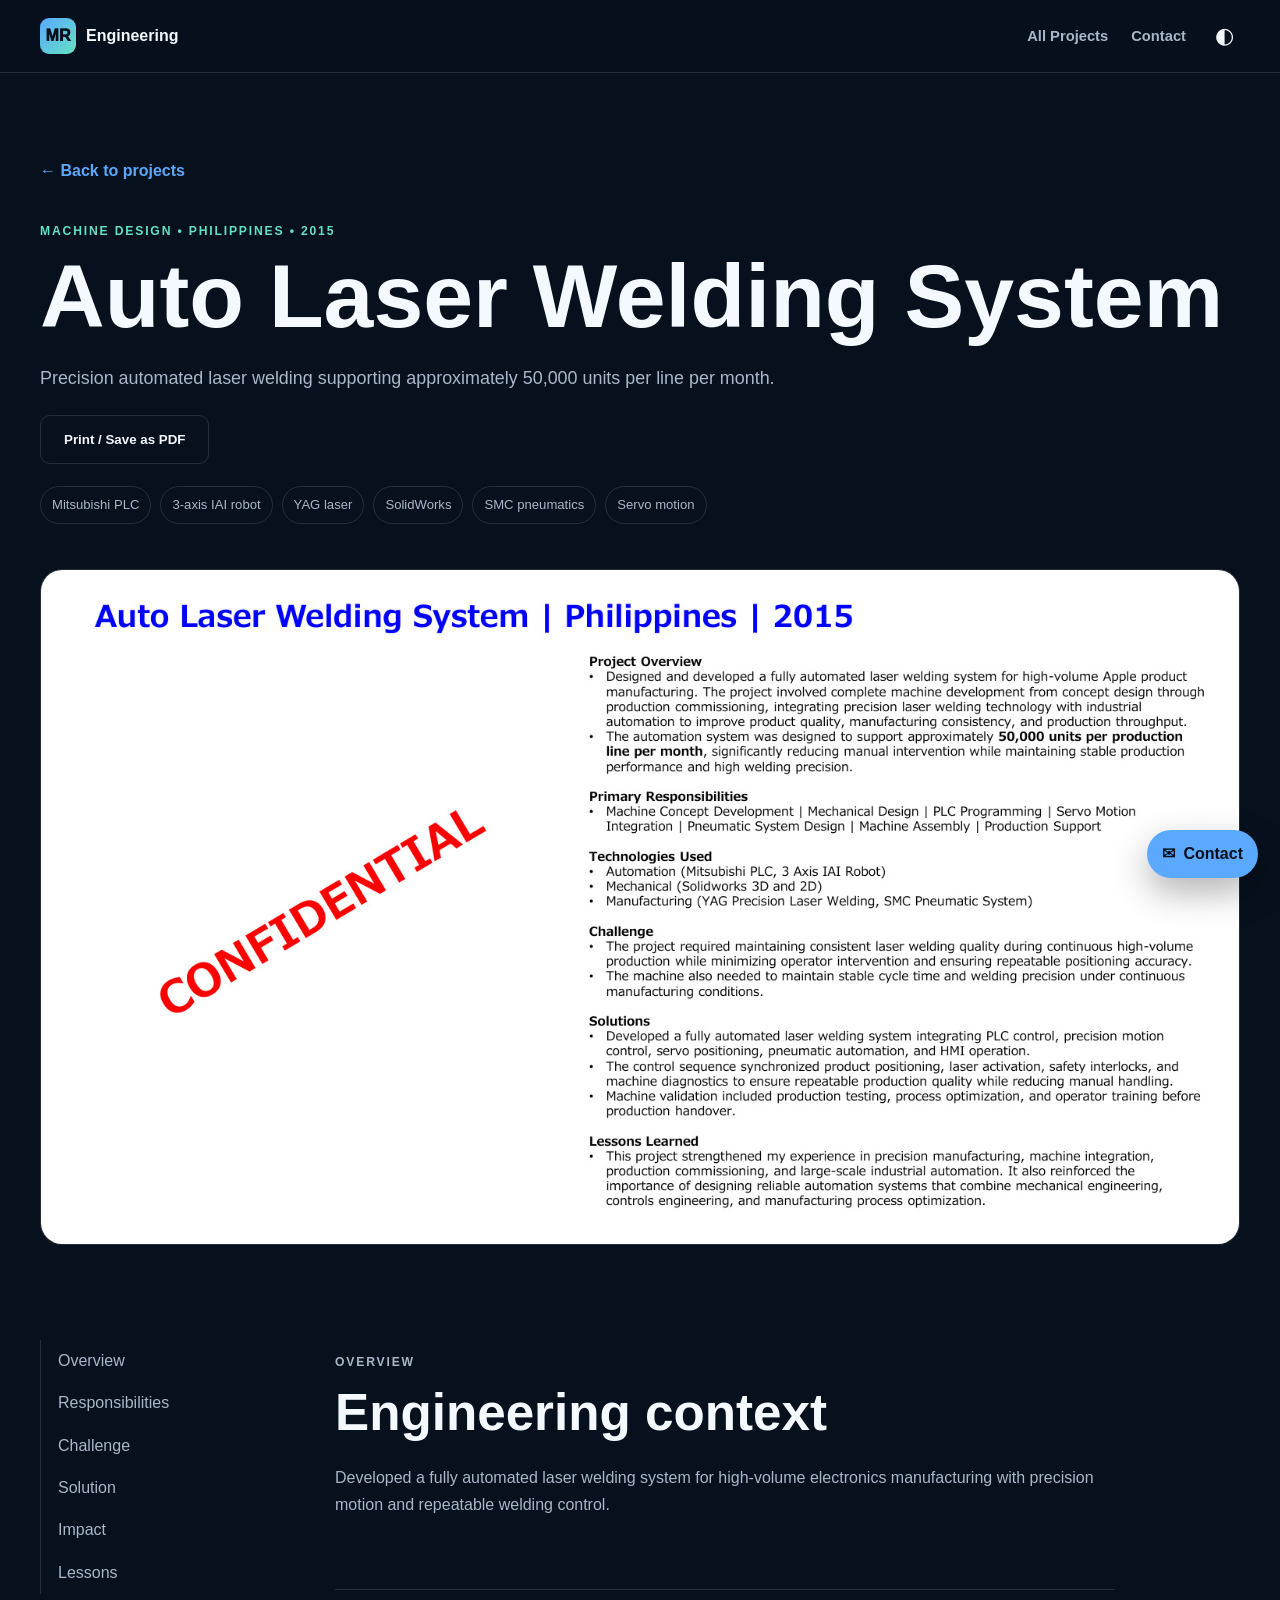
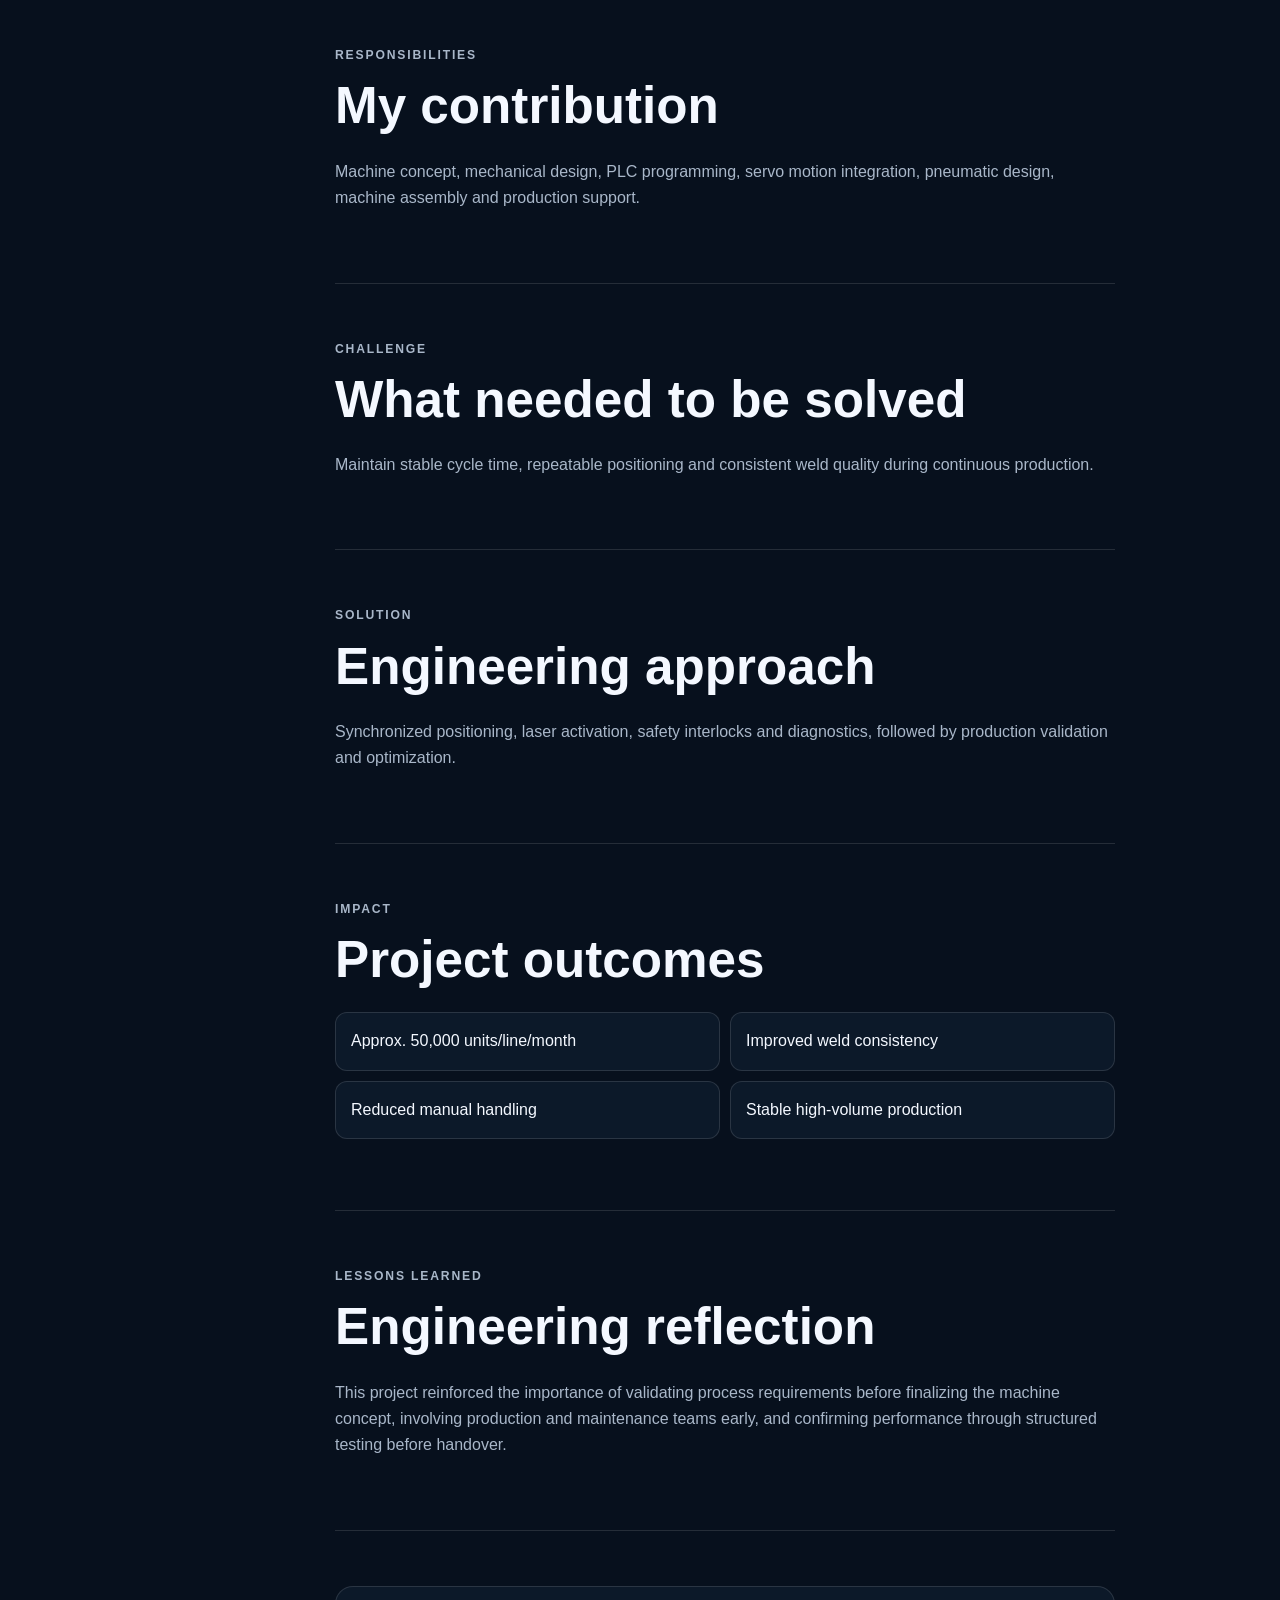
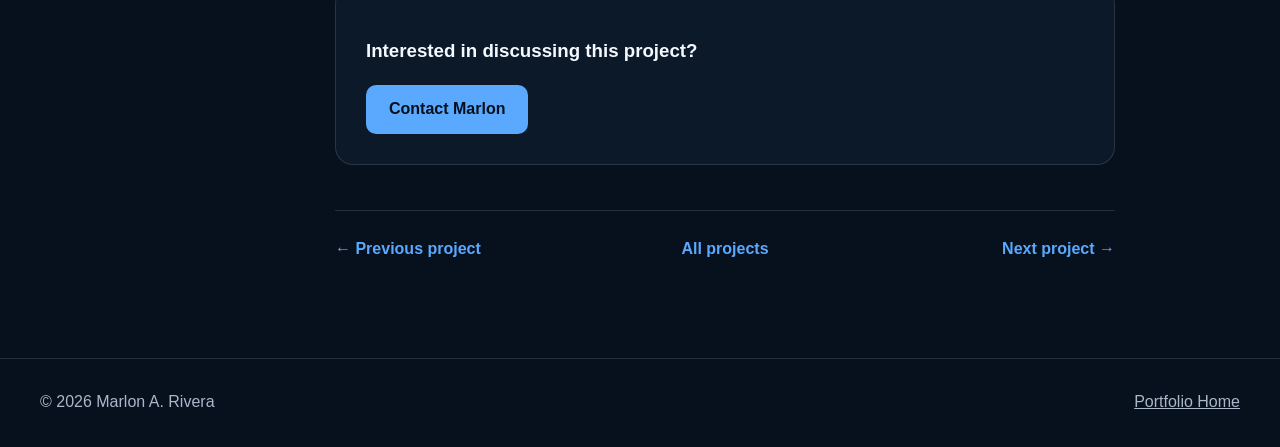
==== commit 8e7dcb9c: "Upgrade portfolio website to Version 2.2" ====
--- a/projects/auto-laser-welding.html
+++ b/projects/auto-laser-welding.html
@@ -1,5 +1,8 @@
-<!doctype html><html lang="en"><head><meta charset="UTF-8"><meta name="viewport" content="width=device-width,initial-scale=1"><title>Auto Laser Welding System | Marlon Rivera</title><link rel="stylesheet" href="../styles.css"></head><body><div class="progress-bar" id="progress-bar"></div><header class="site-header"><nav class="nav container"><a class="brand" href="../index.html"><span>MR</span><b>Engineering</b></a><div class="nav-links project-nav"><a href="../index.html#projects">All Projects</a><a href="../index.html#contact">Contact</a><button class="theme-toggle">◐</button></div></nav></header><main><section class="case-hero"><div class="container"><a class="back-link" href="../index.html#projects">← Back to projects</a><p class="eyebrow">Machine Design • Philippines • 2015</p><h1>Auto Laser Welding System</h1><p class="case-lead">Precision automated laser welding supporting approximately 50,000 units per line per month.</p><div class="case-actions"><button class="button secondary print-case" type="button">Print / Save as PDF</button></div><div class="tech-row"><span>Mitsubishi PLC</span><span>3-axis IAI robot</span><span>YAG laser</span><span>SolidWorks</span><span>SMC pneumatics</span><span>Servo motion</span></div></div></section><section class="case-image-section"><div class="container"><img src="../assets/images/portfolio-page-9.jpg" alt="Auto Laser Welding System"></div></section><section class="section"><div class="container case-grid"><aside class="case-index"><a href="#overview">Overview</a><a href="#responsibilities">Responsibilities</a><a href="#challenge">Challenge</a><a href="#solution">Solution</a><a href="#impact">Impact</a></aside><div class="case-content"><section id="overview"><p class="section-label">Overview</p><h2>Engineering context</h2><p>Developed a fully automated laser welding system for high-volume electronics manufacturing with precision motion and repeatable welding control.</p></section><section id="responsibilities"><p class="section-label">Responsibilities</p><h2>My contribution</h2><p>Machine concept, mechanical design, PLC programming, servo motion integration, pneumatic design, machine assembly and production support.</p></section><section id="challenge"><p class="section-label">Challenge</p><h2>What needed to be solved</h2><p>Maintain stable cycle time, repeatable positioning and consistent weld quality during continuous production.</p></section><section id="solution"><p class="section-label">Solution</p><h2>Engineering approach</h2><p>Synchronized positioning, laser activation, safety interlocks and diagnostics, followed by production validation and optimization.</p></section><section id="impact"><p class="section-label">Impact</p><h2>Project outcomes</h2><ul class="impact-list"><li>Approx. 50,000 units/line/month</li><li>Improved weld consistency</li><li>Reduced manual handling</li><li>Stable high-volume production</li></ul></section><div class="case-cta"><h3>Interested in discussing this project?</h3><a class="button primary" href="mailto:me.marlonrivera@gmail.com">Contact Marlon</a></div><nav class="case-pagination">
+<!doctype html><html lang="en"><head><meta charset="UTF-8"><meta name="viewport" content="width=device-width,initial-scale=1"><title>Auto Laser Welding System | Marlon Rivera</title><link rel="stylesheet" href="../styles.css"></head><body><div class="progress-bar" id="progress-bar"></div><header class="site-header"><nav class="nav container"><a class="brand" href="../index.html"><span>MR</span><b>Engineering</b></a><div class="nav-links project-nav"><a href="../index.html#projects">All Projects</a><a href="../index.html#contact">Contact</a><button class="theme-toggle">◐</button></div></nav></header><main><section class="case-hero"><div class="container"><a class="back-link" href="../index.html#projects">← Back to projects</a><p class="eyebrow">Machine Design • Philippines • 2015</p><h1>Auto Laser Welding System</h1><p class="case-lead">Precision automated laser welding supporting approximately 50,000 units per line per month.</p><div class="case-actions"><button class="button secondary print-case" type="button">Print / Save as PDF</button></div><div class="tech-row"><span>Mitsubishi PLC</span><span>3-axis IAI robot</span><span>YAG laser</span><span>SolidWorks</span><span>SMC pneumatics</span><span>Servo motion</span></div></div></section><section class="case-image-section"><div class="container"><img src="../assets/images/portfolio-page-9.jpg" alt="Auto Laser Welding System"></div></section><section class="section"><div class="container case-grid"><aside class="case-index"><a href="#overview">Overview</a><a href="#responsibilities">Responsibilities</a><a href="#challenge">Challenge</a><a href="#solution">Solution</a><a href="#impact">Impact</a><a href="#lessons">Lessons</a></aside><div class="case-content"><section id="overview"><p class="section-label">Overview</p><h2>Engineering context</h2><p>Developed a fully automated laser welding system for high-volume electronics manufacturing with precision motion and repeatable welding control.</p></section><section id="responsibilities"><p class="section-label">Responsibilities</p><h2>My contribution</h2><p>Machine concept, mechanical design, PLC programming, servo motion integration, pneumatic design, machine assembly and production support.</p></section><section id="challenge"><p class="section-label">Challenge</p><h2>What needed to be solved</h2><p>Maintain stable cycle time, repeatable positioning and consistent weld quality during continuous production.</p></section><section id="solution"><p class="section-label">Solution</p><h2>Engineering approach</h2><p>Synchronized positioning, laser activation, safety interlocks and diagnostics, followed by production validation and optimization.</p></section><section id="impact"><p class="section-label">Impact</p><h2>Project outcomes</h2><ul class="impact-list"><li>Approx. 50,000 units/line/month</li><li>Improved weld consistency</li><li>Reduced manual handling</li><li>Stable high-volume production</li></ul></section>
+<section id="lessons"><p class="section-label">Lessons Learned</p><h2>Engineering reflection</h2><p>This project reinforced the importance of validating process requirements before finalizing the machine concept, involving production and maintenance teams early, and confirming performance through structured testing before handover.</p></section>
+
+<div class="case-cta"><h3>Interested in discussing this project?</h3><a class="button primary" href="mailto:me.marlonrivera@gmail.com">Contact Marlon</a></div><nav class="case-pagination">
 <a href="vacuum-monitoring.html">← Previous project</a>
 <a href="../index.html#projects">All projects</a>
 <a href="automated-diecasting-line.html">Next project →</a>
-</nav></div></div></section></main><footer><div class="container footer-row"><p>© <span id="year"></span> Marlon A. Rivera</p><a href="../index.html">Portfolio Home</a></div></footer><a class="floating-contact" href="mailto:me.marlonrivera@gmail.com" aria-label="Email Marlon Rivera">✉ <span>Contact</span></a><script src="../script.js"></script></body></html>+</nav></div></div></section></main><footer><div class="container footer-row"><p>© <span id="year"></span> Marlon A. Rivera</p><a href="../index.html">Portfolio Home</a></div></footer><div class="lightbox" id="lightbox" aria-hidden="true"><button class="lightbox-close" aria-label="Close image">×</button><img src="" alt=""><p></p></div><a class="floating-contact" href="mailto:me.marlonrivera@gmail.com" aria-label="Email Marlon Rivera">✉ <span>Contact</span></a><script src="../script.js"></script></body></html>
--- a/styles.css
+++ b/styles.css
@@ -32,3 +32,6 @@
  .case-image-section img{max-height:650px;object-fit:contain}
  .case-content p,.case-content li{color:#222}
 }
+
+/* Version 2.2 */
+.section-note{max-width:480px;color:var(--muted);margin:0}.media-showcase{background:linear-gradient(180deg,color-mix(in srgb,var(--blue) 4%,var(--bg)),var(--bg))}.media-grid{display:grid;grid-template-columns:repeat(2,1fr);gap:20px}.media-feature{display:grid;grid-template-columns:210px 1fr;gap:22px;align-items:center;padding:18px;border:1px solid var(--line);border-radius:20px;background:var(--surface)}.media-feature img{width:100%;height:170px;object-fit:cover;border-radius:14px}.media-feature span{color:var(--cyan);font-weight:900;text-transform:uppercase;font-size:.75rem;letter-spacing:.12em}.media-feature h3{margin:5px 0}.media-feature p{color:var(--muted);margin:0}.case-media-section{padding-top:55px}.gallery-grid{display:grid;grid-template-columns:repeat(3,1fr);gap:14px}.gallery-item{position:relative;min-height:210px;border:1px solid var(--line);border-radius:16px;overflow:hidden;background:var(--surface);color:var(--text);padding:0;cursor:pointer;text-align:left}.gallery-main{grid-column:span 2;grid-row:span 2;min-height:440px}.gallery-item img{width:100%;height:100%;object-fit:cover;display:block}.gallery-item>span{position:absolute;left:12px;bottom:12px;padding:7px 10px;border-radius:8px;background:rgba(7,16,29,.78);color:#fff;font-weight:800}.gallery-placeholder{display:flex;flex-direction:column;align-items:center;justify-content:center;gap:12px;background:linear-gradient(145deg,var(--surface2),var(--surface))}.placeholder-icon{width:54px;height:54px;border-radius:14px;display:grid;place-items:center;background:color-mix(in srgb,var(--blue) 18%,var(--surface));color:var(--blue);font-weight:950}.gallery-placeholder>span{position:static;background:none;color:var(--muted)}.video-panel{display:grid;grid-template-columns:1.2fr .8fr;gap:30px;align-items:center;margin-top:25px;padding:28px;border:1px solid var(--line);border-radius:20px;background:var(--surface)}.video-panel code{color:var(--cyan)}.video-placeholder{min-height:180px;border:1px dashed var(--line);border-radius:16px;display:flex;flex-direction:column;align-items:center;justify-content:center;gap:8px;color:var(--muted)}.video-placeholder span{font-size:2.5rem;color:var(--blue)}.lightbox{position:fixed;inset:0;z-index:300;background:rgba(0,0,0,.9);display:none;align-items:center;justify-content:center;flex-direction:column;padding:30px}.lightbox.open{display:flex}.lightbox img{max-width:min(1200px,92vw);max-height:82vh;object-fit:contain;border-radius:12px}.lightbox p{color:#fff}.lightbox-close{position:absolute;right:25px;top:20px;width:44px;height:44px;border-radius:50%;border:1px solid rgba(255,255,255,.3);background:rgba(255,255,255,.1);color:#fff;font-size:1.8rem;cursor:pointer}@media(max-width:950px){.media-grid{grid-template-columns:1fr}.gallery-grid{grid-template-columns:repeat(2,1fr)}.gallery-main{grid-column:span 2}.video-panel{grid-template-columns:1fr}}@media(max-width:620px){.media-feature{grid-template-columns:1fr}.media-feature img{height:220px}.gallery-grid{grid-template-columns:1fr}.gallery-main{grid-column:span 1;grid-row:span 1;min-height:260px}.gallery-item{min-height:190px}}
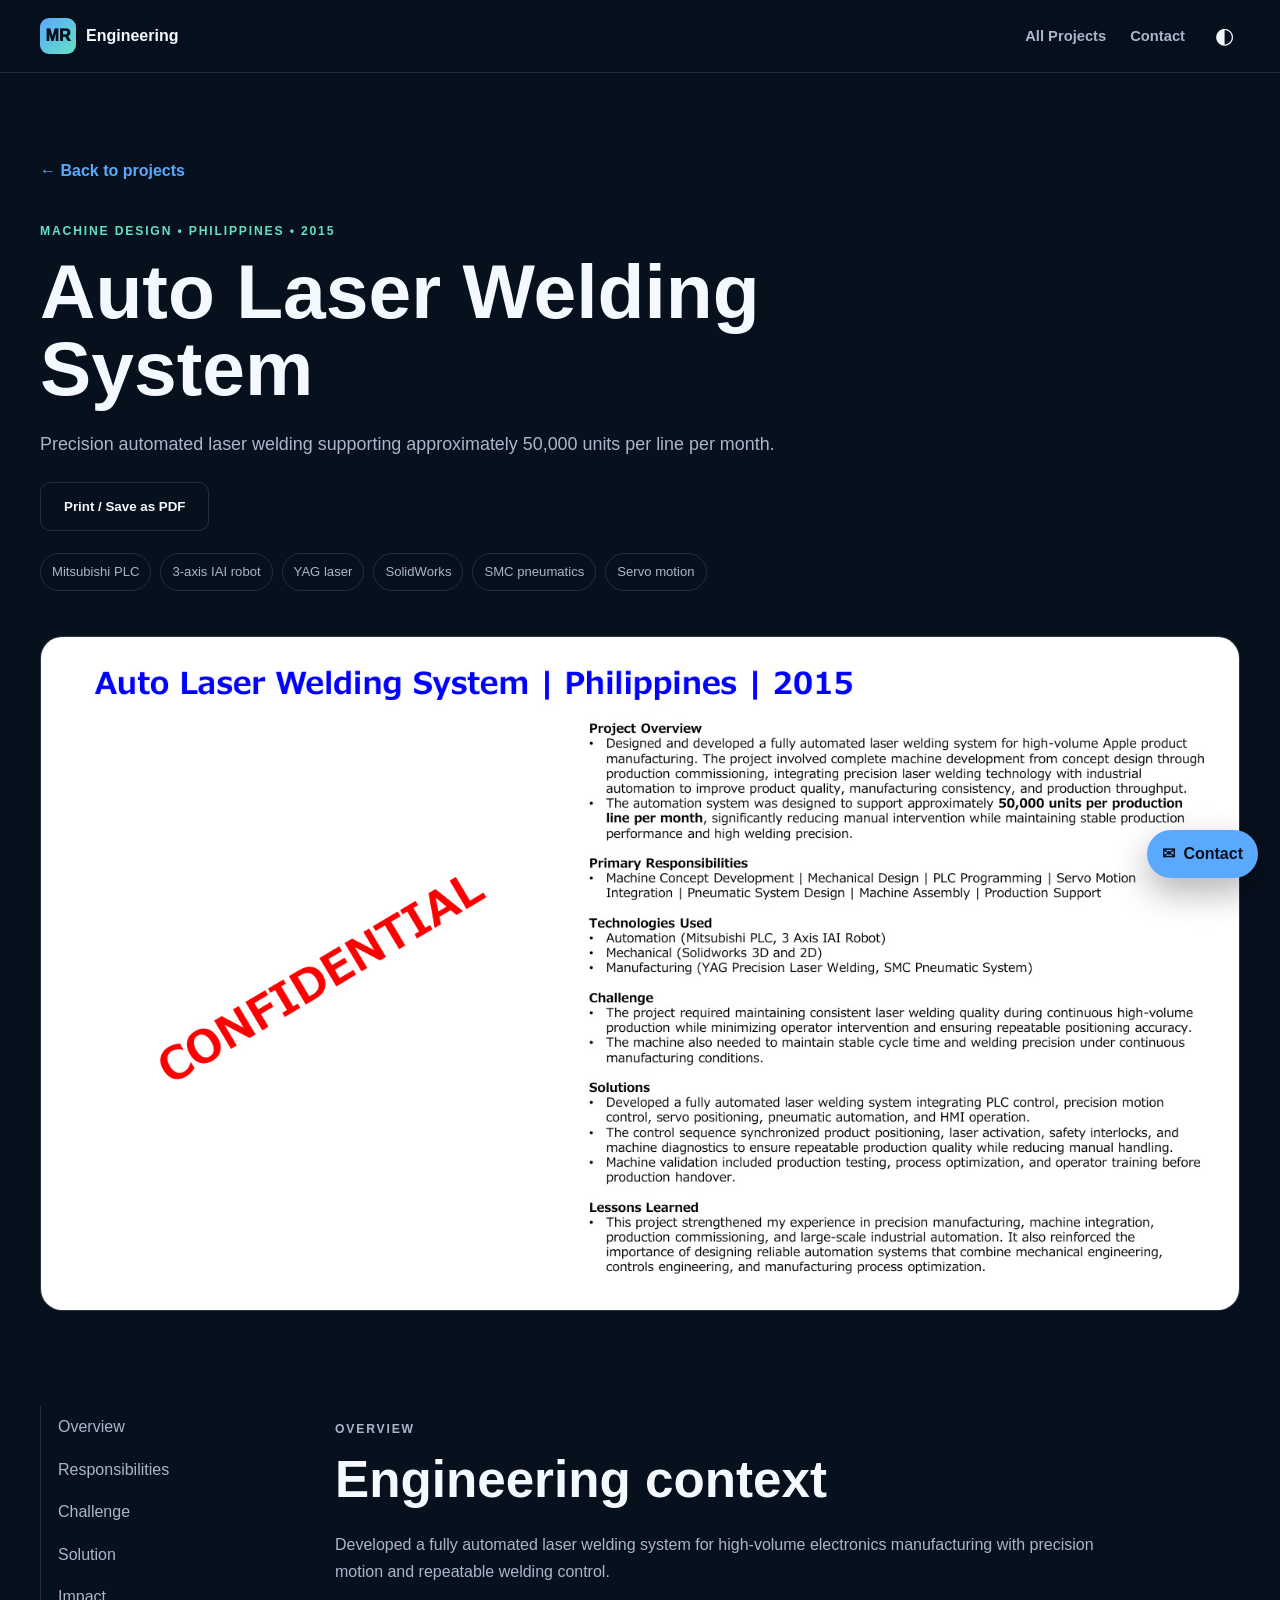
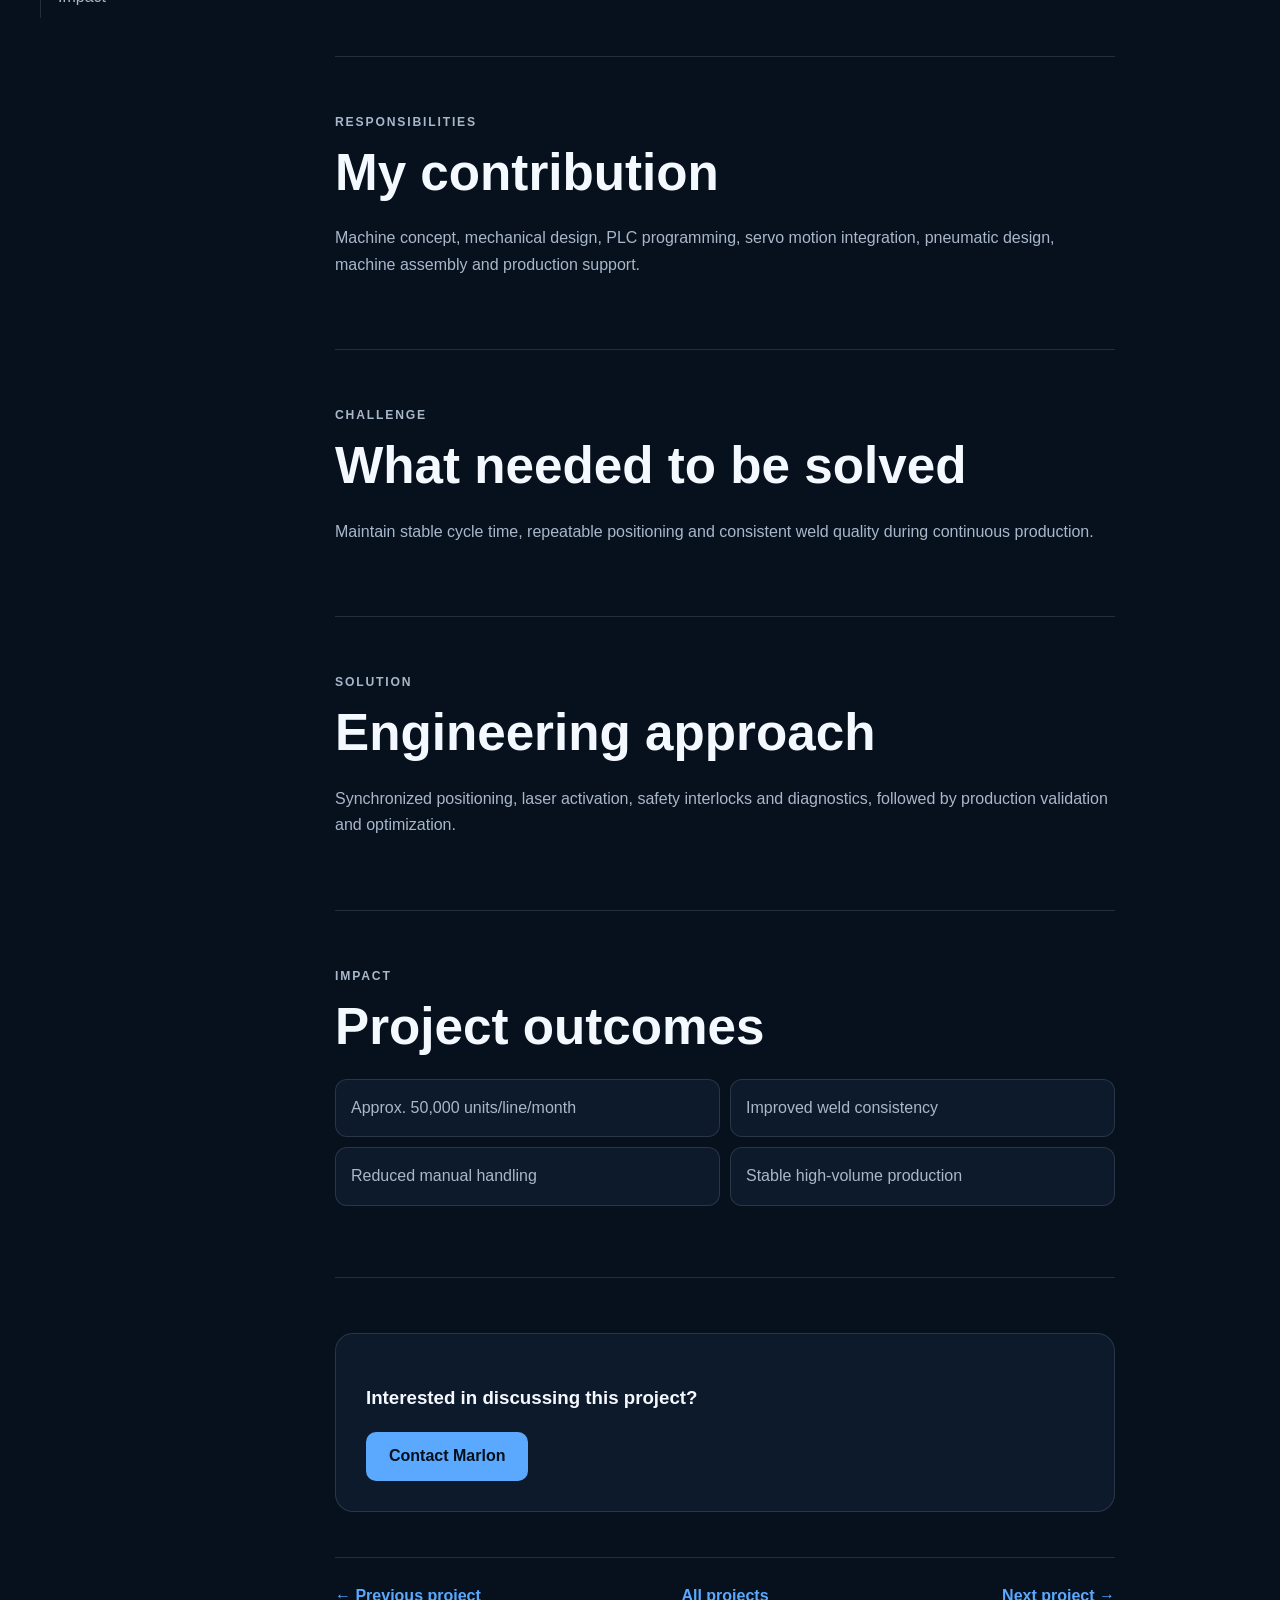
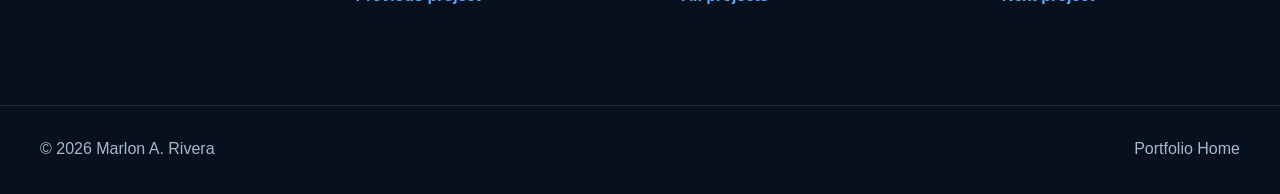
==== commit 065cb1c6: "Publish final portfolio website Version 3.0" ====
--- a/projects/auto-laser-welding.html
+++ b/projects/auto-laser-welding.html
@@ -1,8 +1,5 @@
-<!doctype html><html lang="en"><head><meta charset="UTF-8"><meta name="viewport" content="width=device-width,initial-scale=1"><title>Auto Laser Welding System | Marlon Rivera</title><link rel="stylesheet" href="../styles.css"></head><body><div class="progress-bar" id="progress-bar"></div><header class="site-header"><nav class="nav container"><a class="brand" href="../index.html"><span>MR</span><b>Engineering</b></a><div class="nav-links project-nav"><a href="../index.html#projects">All Projects</a><a href="../index.html#contact">Contact</a><button class="theme-toggle">◐</button></div></nav></header><main><section class="case-hero"><div class="container"><a class="back-link" href="../index.html#projects">← Back to projects</a><p class="eyebrow">Machine Design • Philippines • 2015</p><h1>Auto Laser Welding System</h1><p class="case-lead">Precision automated laser welding supporting approximately 50,000 units per line per month.</p><div class="case-actions"><button class="button secondary print-case" type="button">Print / Save as PDF</button></div><div class="tech-row"><span>Mitsubishi PLC</span><span>3-axis IAI robot</span><span>YAG laser</span><span>SolidWorks</span><span>SMC pneumatics</span><span>Servo motion</span></div></div></section><section class="case-image-section"><div class="container"><img src="../assets/images/portfolio-page-9.jpg" alt="Auto Laser Welding System"></div></section><section class="section"><div class="container case-grid"><aside class="case-index"><a href="#overview">Overview</a><a href="#responsibilities">Responsibilities</a><a href="#challenge">Challenge</a><a href="#solution">Solution</a><a href="#impact">Impact</a><a href="#lessons">Lessons</a></aside><div class="case-content"><section id="overview"><p class="section-label">Overview</p><h2>Engineering context</h2><p>Developed a fully automated laser welding system for high-volume electronics manufacturing with precision motion and repeatable welding control.</p></section><section id="responsibilities"><p class="section-label">Responsibilities</p><h2>My contribution</h2><p>Machine concept, mechanical design, PLC programming, servo motion integration, pneumatic design, machine assembly and production support.</p></section><section id="challenge"><p class="section-label">Challenge</p><h2>What needed to be solved</h2><p>Maintain stable cycle time, repeatable positioning and consistent weld quality during continuous production.</p></section><section id="solution"><p class="section-label">Solution</p><h2>Engineering approach</h2><p>Synchronized positioning, laser activation, safety interlocks and diagnostics, followed by production validation and optimization.</p></section><section id="impact"><p class="section-label">Impact</p><h2>Project outcomes</h2><ul class="impact-list"><li>Approx. 50,000 units/line/month</li><li>Improved weld consistency</li><li>Reduced manual handling</li><li>Stable high-volume production</li></ul></section>
-<section id="lessons"><p class="section-label">Lessons Learned</p><h2>Engineering reflection</h2><p>This project reinforced the importance of validating process requirements before finalizing the machine concept, involving production and maintenance teams early, and confirming performance through structured testing before handover.</p></section>
-
-<div class="case-cta"><h3>Interested in discussing this project?</h3><a class="button primary" href="mailto:me.marlonrivera@gmail.com">Contact Marlon</a></div><nav class="case-pagination">
+<!doctype html><html lang="en"><head><meta charset="UTF-8"><meta name="viewport" content="width=device-width,initial-scale=1"><title>Auto Laser Welding System | Marlon Rivera</title><link rel="stylesheet" href="../styles.css"></head><body><div class="progress-bar" id="progress-bar"></div><header class="site-header"><nav class="nav container"><a class="brand" href="../index.html"><span>MR</span><b>Engineering</b></a><div class="nav-links project-nav"><a href="../index.html#projects">All Projects</a><a href="../index.html#contact">Contact</a><button class="theme-toggle">◐</button></div></nav></header><main><section class="case-hero"><div class="container"><a class="back-link" href="../index.html#projects">← Back to projects</a><p class="eyebrow">Machine Design • Philippines • 2015</p><h1>Auto Laser Welding System</h1><p class="case-lead">Precision automated laser welding supporting approximately 50,000 units per line per month.</p><div class="case-actions"><button class="button secondary print-case" type="button">Print / Save as PDF</button></div><div class="tech-row"><span>Mitsubishi PLC</span><span>3-axis IAI robot</span><span>YAG laser</span><span>SolidWorks</span><span>SMC pneumatics</span><span>Servo motion</span></div></div></section><section class="case-image-section"><div class="container"><img src="../assets/images/portfolio-page-9.jpg" alt="Auto Laser Welding System"></div></section><section class="section"><div class="container case-grid"><aside class="case-index"><a href="#overview">Overview</a><a href="#responsibilities">Responsibilities</a><a href="#challenge">Challenge</a><a href="#solution">Solution</a><a href="#impact">Impact</a></aside><div class="case-content"><section id="overview"><p class="section-label">Overview</p><h2>Engineering context</h2><p>Developed a fully automated laser welding system for high-volume electronics manufacturing with precision motion and repeatable welding control.</p></section><section id="responsibilities"><p class="section-label">Responsibilities</p><h2>My contribution</h2><p>Machine concept, mechanical design, PLC programming, servo motion integration, pneumatic design, machine assembly and production support.</p></section><section id="challenge"><p class="section-label">Challenge</p><h2>What needed to be solved</h2><p>Maintain stable cycle time, repeatable positioning and consistent weld quality during continuous production.</p></section><section id="solution"><p class="section-label">Solution</p><h2>Engineering approach</h2><p>Synchronized positioning, laser activation, safety interlocks and diagnostics, followed by production validation and optimization.</p></section><section id="impact"><p class="section-label">Impact</p><h2>Project outcomes</h2><ul class="impact-list"><li>Approx. 50,000 units/line/month</li><li>Improved weld consistency</li><li>Reduced manual handling</li><li>Stable high-volume production</li></ul></section><div class="case-cta"><h3>Interested in discussing this project?</h3><a class="button primary" href="mailto:me.marlonrivera@gmail.com">Contact Marlon</a></div><nav class="case-pagination">
 <a href="vacuum-monitoring.html">← Previous project</a>
 <a href="../index.html#projects">All projects</a>
 <a href="automated-diecasting-line.html">Next project →</a>
-</nav></div></div></section></main><footer><div class="container footer-row"><p>© <span id="year"></span> Marlon A. Rivera</p><a href="../index.html">Portfolio Home</a></div></footer><div class="lightbox" id="lightbox" aria-hidden="true"><button class="lightbox-close" aria-label="Close image">×</button><img src="" alt=""><p></p></div><a class="floating-contact" href="mailto:me.marlonrivera@gmail.com" aria-label="Email Marlon Rivera">✉ <span>Contact</span></a><script src="../script.js"></script></body></html>+</nav></div></div></section></main><footer><div class="container footer-row"><p>© <span id="year"></span> Marlon A. Rivera</p><a href="../index.html">Portfolio Home</a></div></footer><a class="floating-contact" href="mailto:me.marlonrivera@gmail.com" aria-label="Email Marlon Rivera">✉ <span>Contact</span></a><script src="../script.js"></script></body></html>
--- a/styles.css
+++ b/styles.css
@@ -1,37 +1,311 @@
-*{box-sizing:border-box}:root{--bg:#07101d;--surface:#0c1929;--text:#f4f8ff;--muted:#a9b7c9;--line:rgba(255,255,255,.12);--blue:#5aa9ff;--cyan:#63e1c2;--shadow:0 24px 80px rgba(0,0,0,.3);--max:1200px}html.light{--bg:#f3f7fc;--surface:#fff;--text:#0b1728;--muted:#516176;--line:rgba(11,23,40,.14);--shadow:0 20px 55px rgba(20,45,75,.12)}html{scroll-behavior:smooth}body{margin:0;background:var(--bg);color:var(--text);font-family:Inter,Segoe UI,Arial,sans-serif;line-height:1.65}a{color:inherit}.container{width:min(calc(100% - 40px),var(--max));margin:auto}.progress-bar{position:fixed;left:0;top:0;height:3px;background:linear-gradient(90deg,var(--blue),var(--cyan));width:0;z-index:200}.site-header{position:sticky;top:0;z-index:100;background:rgba(7,16,29,.9);backdrop-filter:blur(16px);border-bottom:1px solid var(--line)}html.light .site-header{background:rgba(243,247,252,.9)}.nav{height:72px;display:flex;align-items:center;justify-content:space-between}.brand{text-decoration:none;display:flex;align-items:center;gap:10px}.brand span{width:36px;height:36px;display:grid;place-items:center;border-radius:9px;background:linear-gradient(135deg,var(--blue),var(--cyan));color:#06101c;font-weight:950}.nav-links{display:flex;gap:23px;align-items:center}.nav-links a{text-decoration:none;color:var(--muted);font-weight:750;font-size:.92rem}.menu-button,.theme-toggle{background:none;border:0;color:var(--text);font-size:1.35rem;cursor:pointer}.menu-button{display:none}.hero{min-height:calc(100vh - 72px);display:grid;align-items:center;position:relative;overflow:hidden;padding:85px 0}.hero-grid-bg{position:absolute;inset:0;background-image:linear-gradient(var(--line) 1px,transparent 1px),linear-gradient(90deg,var(--line) 1px,transparent 1px);background-size:54px 54px;opacity:.2}.hero-grid{display:grid;grid-template-columns:1.45fr .55fr;gap:65px;align-items:center;position:relative}.eyebrow,.section-label,.project-topline{text-transform:uppercase;letter-spacing:.15em;font-size:.76rem;font-weight:900;color:var(--cyan)}.hero h1,.case-hero h1{font-size:clamp(3.2rem,7vw,6.5rem);line-height:.97;margin:10px 0 24px}.hero h1 span{color:var(--blue)}.hero-lead,.case-lead{font-size:1.12rem;color:var(--muted);max-width:850px}.hero-actions{display:flex;gap:14px;flex-wrap:wrap;margin:31px 0}.button{display:inline-flex;align-items:center;justify-content:center;min-height:49px;padding:0 23px;border-radius:10px;text-decoration:none;font-weight:900}.primary{background:var(--blue);color:#06101c}.secondary{border:1px solid var(--line)}.hero-tags,.tech-row,.award-row{display:flex;gap:9px;flex-wrap:wrap}.hero-tags span,.tech-row span,.award-row span{padding:7px 11px;border:1px solid var(--line);border-radius:999px;color:var(--muted);font-size:.82rem}.portrait-card{border:1px solid var(--line);border-radius:26px;padding:18px;background:var(--surface);box-shadow:var(--shadow)}.portrait-frame{overflow:hidden;border-radius:17px}.portrait-frame img{width:100%;aspect-ratio:4/5;object-fit:cover;display:block}.portrait-caption{display:flex;flex-direction:column;padding:17px 4px 3px}.portrait-caption span{color:var(--muted);font-size:.88rem}.section{padding:95px 0}.section-tight{padding:0 0 45px}.alternate{background:var(--surface)}.metric-grid{display:grid;grid-template-columns:repeat(4,1fr);border:1px solid var(--line);border-radius:20px;overflow:hidden;background:var(--surface)}.metric-grid div{padding:28px;border-right:1px solid var(--line)}.metric-grid strong{font-size:2.5rem;display:block;color:var(--blue)}.metric-grid strong:after{content:'+'}.metric-grid .no-plus:after{content:''}.metric-grid span{color:var(--muted);font-size:.85rem}.split-section{display:grid;grid-template-columns:.8fr 1.2fr;gap:75px}.sticky-heading{align-self:start;position:sticky;top:110px}.section h2,.case-content h2{font-size:clamp(2rem,4vw,3.2rem);line-height:1.12;margin:8px 0 24px}.large-copy{font-size:1.34rem}.content-stack>p:not(.large-copy),.process-grid p,.project-card p,.timeline p,.download-card p,.case-content p{color:var(--muted)}.process-grid{display:grid;grid-template-columns:repeat(3,1fr);gap:18px}.process-grid article,.download-card{padding:25px;border:1px solid var(--line);border-radius:18px;background:var(--bg)}.process-grid b{color:var(--blue);font-size:1.25rem}.section-header{display:flex;justify-content:space-between;align-items:end;gap:30px;margin-bottom:30px}.filter-row{display:flex;gap:8px;flex-wrap:wrap}.filter{border:1px solid var(--line);border-radius:999px;padding:8px 12px;background:transparent;color:var(--muted);cursor:pointer}.filter.active,.filter:hover{background:var(--blue);color:#06101c}.project-grid{display:grid;grid-template-columns:repeat(3,1fr);gap:20px}.project-card{border:1px solid var(--line);border-radius:20px;overflow:hidden;background:var(--surface);transition:.28s}.project-card.hide{display:none}.project-card:hover{transform:translateY(-6px);box-shadow:var(--shadow)}.project-card a{text-decoration:none}.project-card img{width:100%;height:235px;object-fit:cover;object-position:left center;display:block}.project-card-body{padding:22px}.project-topline{display:flex;justify-content:space-between}.project-card h3{font-size:1.3rem;line-height:1.25;margin:8px 0}.project-card strong{color:var(--blue)}.timeline article{display:grid;grid-template-columns:210px 1fr;gap:40px;padding:34px 0;border-top:1px solid var(--line)}.timeline time{color:var(--cyan);font-weight:900}.timeline h3{margin:0}.timeline h4{margin:5px 0 10px;color:var(--blue)}.download-grid{display:grid;grid-template-columns:repeat(2,1fr);gap:18px}.download-card{text-decoration:none}.download-card span{color:var(--cyan);font-weight:900}.download-card strong{color:var(--blue)}.contact-panel{display:grid;grid-template-columns:1.2fr .8fr;gap:45px;padding:43px;border:1px solid var(--line);border-radius:24px;background:var(--surface)}.contact-links{display:flex;flex-direction:column;gap:12px;justify-content:center}.contact-links a{color:var(--blue);font-weight:850;text-decoration:none}.contact-links span{color:var(--muted)}footer{border-top:1px solid var(--line)}.footer-row{min-height:88px;display:flex;align-items:center;justify-content:space-between;color:var(--muted)}.reveal{opacity:0;transform:translateY(24px);transition:.7s}.reveal.visible{opacity:1;transform:none}.case-hero{padding:85px 0 45px}.back-link{display:inline-block;margin-bottom:24px;text-decoration:none;color:var(--blue);font-weight:800}.case-image-section .container{border-radius:22px;overflow:hidden;border:1px solid var(--line)}.case-image-section img{width:100%;display:block}.case-grid{display:grid;grid-template-columns:230px 1fr;gap:65px}.case-index{align-self:start;position:sticky;top:105px;display:flex;flex-direction:column;border-left:1px solid var(--line)}.case-index a{padding:8px 0 8px 17px;text-decoration:none;color:var(--muted)}.case-content{max-width:780px}.case-content section{padding-bottom:55px;margin-bottom:55px;border-bottom:1px solid var(--line)}.impact-list{display:grid;grid-template-columns:repeat(2,1fr);gap:10px;list-style:none;padding:0}.impact-list li{padding:15px;border:1px solid var(--line);border-radius:12px;background:var(--surface)}.case-cta{padding:30px;border:1px solid var(--line);border-radius:18px;background:var(--surface)}@media(max-width:950px){.hero-grid,.split-section,.contact-panel,.case-grid{grid-template-columns:1fr}.portrait-card{max-width:430px}.sticky-heading,.case-index{position:static}.project-grid,.process-grid{grid-template-columns:repeat(2,1fr)}.section-header{align-items:flex-start;flex-direction:column}.nav-links{display:none;position:absolute;left:0;right:0;top:72px;flex-direction:column;align-items:flex-start;padding:22px;background:var(--bg)}.nav-links.open{display:flex}.project-nav{display:flex;position:static;flex-direction:row;padding:0}.menu-button{display:block}.metric-grid{grid-template-columns:repeat(2,1fr)}}@media(max-width:620px){.container{width:min(calc(100% - 28px),var(--max))}.hero{min-height:auto}.section{padding:72px 0}.project-grid,.process-grid,.download-grid,.impact-list{grid-template-columns:1fr}.timeline article{grid-template-columns:1fr;gap:8px}.footer-row{flex-direction:column;justify-content:center}.project-nav a{display:none}}@media(prefers-reduced-motion:reduce){*{animation:none!important}.reveal{opacity:1;transform:none}}
-
-/* Version 2.1 recruiter, SEO and case-study improvements */
-.recruiter-section{background:linear-gradient(180deg,var(--bg),color-mix(in srgb,var(--blue) 5%,var(--bg)))}
-.text-link{color:var(--blue);font-weight:850;text-decoration:none}
-.recruiter-grid{display:grid;grid-template-columns:repeat(4,1fr);gap:16px}
-.recruiter-grid article{padding:24px;border:1px solid var(--line);border-radius:18px;background:var(--surface);transition:.25s}
-.recruiter-grid article:hover{transform:translateY(-4px);border-color:var(--blue)}
-.recruiter-grid article>span{font-size:1.4rem;font-weight:950;color:var(--blue)}
-.recruiter-grid h3{line-height:1.25}
-.recruiter-grid p{color:var(--muted);margin-bottom:0}
-.skills-matrix{border:1px solid var(--line);border-radius:22px;overflow:hidden;background:var(--surface)}
-.skill-group{display:grid;grid-template-columns:210px 1fr;gap:24px;padding:22px 25px;border-bottom:1px solid var(--line);align-items:start}
-.skill-group:last-child{border-bottom:0}
-.skill-group h3{margin:5px 0}
-.skill-group>div{display:flex;gap:8px;flex-wrap:wrap}
-.skill-group span{padding:7px 11px;border-radius:999px;background:color-mix(in srgb,var(--blue) 10%,var(--surface2));border:1px solid var(--line);font-size:.84rem;color:var(--muted)}
-.floating-contact{position:fixed;right:22px;bottom:22px;z-index:90;display:flex;align-items:center;gap:8px;padding:11px 15px;border-radius:999px;background:var(--blue);color:#06101c;text-decoration:none;font-weight:900;box-shadow:0 14px 35px rgba(0,0,0,.3)}
+*{box-sizing:border-box}
+:root{
+  --bg:#07101d;--surface:#0d1a2b;--surface-2:#112239;--text:#f4f8ff;
+  --muted:#a9b7ca;--line:rgba(255,255,255,.12);--blue:#5aa9ff;
+  --cyan:#63e1c2;--max:1200px;--shadow:0 24px 80px rgba(0,0,0,.28)
+}
+html.light{
+  --bg:#f4f7fb;--surface:#fff;--surface-2:#eaf1f9;--text:#0b1728;
+  --muted:#526176;--line:rgba(11,23,40,.14);--shadow:0 18px 55px rgba(25,50,80,.12)
+}
+html{scroll-behavior:smooth}
+body{
+  margin:0;background:var(--bg);color:var(--text);
+  font-family:Inter,"Segoe UI",Arial,sans-serif;line-height:1.65;
+  transition:background .25s,color .25s
+}
+a{color:inherit}
+.container{width:min(calc(100% - 40px),var(--max));margin:auto}
+.progress-bar{
+  position:fixed;top:0;left:0;height:3px;width:0;z-index:300;
+  background:linear-gradient(90deg,var(--blue),var(--cyan))
+}
+.site-header{
+  position:sticky;top:0;z-index:100;
+  background:color-mix(in srgb,var(--bg) 90%,transparent);
+  backdrop-filter:blur(15px);border-bottom:1px solid var(--line)
+}
+.nav{height:72px;display:flex;align-items:center;justify-content:space-between}
+.brand{display:flex;align-items:center;gap:10px;text-decoration:none}
+.brand span{
+  width:36px;height:36px;display:grid;place-items:center;border-radius:9px;
+  background:linear-gradient(135deg,var(--blue),var(--cyan));
+  color:#06101c;font-weight:950
+}
+.nav-links{display:flex;align-items:center;gap:24px}
+.nav-links a{color:var(--muted);text-decoration:none;font-size:.92rem;font-weight:750}
+.nav-links a:hover{color:var(--text)}
+.menu-button,.theme-toggle{
+  border:0;background:none;color:var(--text);font-size:1.35rem;cursor:pointer
+}
+.menu-button{display:none}
+
+.hero{
+  min-height:calc(100vh - 72px);display:grid;align-items:center;
+  position:relative;overflow:hidden;padding:80px 0
+}
+.hero-grid-bg{
+  position:absolute;inset:0;
+  background-image:linear-gradient(var(--line) 1px,transparent 1px),
+  linear-gradient(90deg,var(--line) 1px,transparent 1px);
+  background-size:54px 54px;
+  mask-image:radial-gradient(circle at 50% 42%,black,transparent 72%);
+  opacity:.23;animation:gridMove 18s linear infinite
+}
+.hero:before{
+  content:"";position:absolute;width:650px;height:650px;border-radius:50%;
+  background:radial-gradient(circle,rgba(90,169,255,.21),transparent 68%);
+  right:-170px;top:-180px
+}
+.hero-grid{
+  position:relative;display:grid;grid-template-columns:1.45fr .55fr;
+  gap:65px;align-items:center
+}
+.eyebrow,.section-label,.project-topline{
+  text-transform:uppercase;letter-spacing:.15em;font-size:.76rem;
+  font-weight:900;color:var(--cyan)
+}
+.hero h1{
+  font-size:clamp(3.2rem,7vw,6.5rem);line-height:.97;
+  margin:10px 0 24px
+}
+.hero h1 span{color:var(--blue)}
+.hero-lead{max-width:850px;color:var(--muted);font-size:1.12rem}
+.hero-actions,.download-actions{display:flex;gap:14px;flex-wrap:wrap;margin:30px 0}
+.button{
+  display:inline-flex;align-items:center;justify-content:center;
+  min-height:49px;padding:0 23px;border-radius:10px;
+  text-decoration:none;font-weight:900
+}
+.primary{background:var(--blue);color:#06101c}
+.secondary{border:1px solid var(--line)}
+.hero-tags,.award-row{display:flex;gap:9px;flex-wrap:wrap}
+.hero-tags span,.award-row span{
+  padding:7px 11px;border:1px solid var(--line);
+  border-radius:999px;color:var(--muted);font-size:.82rem
+}
+.portrait-card{
+  border:1px solid var(--line);border-radius:25px;padding:18px;
+  background:linear-gradient(145deg,var(--surface-2),var(--surface));
+  box-shadow:var(--shadow)
+}
+.portrait-frame{overflow:hidden;border-radius:17px}
+.portrait-frame img{
+  width:100%;aspect-ratio:4/5;object-fit:cover;display:block;
+  transition:transform .45s
+}
+.portrait-card:hover img{transform:scale(1.025)}
+.portrait-caption{display:flex;flex-direction:column;padding:17px 4px 3px}
+.portrait-caption span{color:var(--muted);font-size:.88rem}
+
+.metrics{padding:0 0 50px}
+.metric-grid{
+  display:grid;grid-template-columns:repeat(4,1fr);
+  border:1px solid var(--line);border-radius:20px;
+  overflow:hidden;background:var(--surface)
+}
+.metric-grid div{padding:27px;border-right:1px solid var(--line)}
+.metric-grid div:last-child{border-right:0}
+.metric-grid strong{display:block;font-size:2.5rem;color:var(--blue)}
+.metric-grid strong:not(.no-plus):after{content:"+"}
+.metric-grid span{color:var(--muted);font-size:.85rem}
+
+.section{padding:95px 0}
+.alternate{background:color-mix(in srgb,var(--surface) 70%,var(--bg))}
+.about-grid{display:grid;grid-template-columns:.82fr 1.18fr;gap:75px}
+.about-heading{align-self:start;position:sticky;top:110px}
+.section h2{
+  font-size:clamp(2rem,4vw,3.2rem);line-height:1.12;
+  margin:8px 0 24px
+}
+.large-copy{font-size:1.3rem}
+.about-content>p:not(.large-copy),.section-heading>p,.value-grid p,
+.project-card p,.timeline p,.download-panel p,.contact-panel p{
+  color:var(--muted)
+}
+.value-grid{
+  display:grid;grid-template-columns:repeat(2,1fr);
+  gap:16px;margin:30px 0
+}
+.value-grid article{
+  padding:22px;border:1px solid var(--line);
+  border-radius:17px;background:var(--surface)
+}
+.value-grid article>span{color:var(--blue);font-weight:950}
+.value-grid h3{line-height:1.25;margin:8px 0}
+.value-grid p{margin-bottom:0}
+
+.section-heading{max-width:780px;margin-bottom:28px}
+.filter-row{display:flex;gap:8px;flex-wrap:wrap;margin-bottom:25px}
+.filter{
+  border:1px solid var(--line);border-radius:999px;padding:8px 13px;
+  background:transparent;color:var(--muted);cursor:pointer
+}
+.filter.active,.filter:hover{
+  background:var(--blue);color:#06101c;border-color:var(--blue)
+}
+.project-grid{display:grid;grid-template-columns:repeat(3,1fr);gap:20px}
+.project-card{
+  border:1px solid var(--line);border-radius:20px;overflow:hidden;
+  background:var(--surface);transition:.28s
+}
+.project-card.hide{display:none}
+.project-card:hover{
+  transform:translateY(-6px);box-shadow:var(--shadow);
+  border-color:color-mix(in srgb,var(--blue) 55%,var(--line))
+}
+.project-card a{text-decoration:none}
+.project-card img{
+  width:100%;height:235px;object-fit:cover;
+  object-position:left center;display:block
+}
+.project-card-body{padding:22px}
+.project-topline{display:flex;justify-content:space-between}
+.project-card h3{font-size:1.3rem;line-height:1.25;margin:8px 0}
+.project-card strong{color:var(--blue)}
+
+.timeline article{
+  display:grid;grid-template-columns:210px 1fr;gap:40px;
+  padding:34px 0;border-top:1px solid var(--line)
+}
+.timeline time{color:var(--cyan);font-weight:900}
+.timeline h3{margin:0}
+.timeline h4{margin:5px 0 10px;color:var(--blue)}
+
+.download-panel{
+  display:grid;grid-template-columns:1.25fr .75fr;gap:40px;
+  align-items:center;padding:40px;border:1px solid var(--line);
+  border-radius:22px;background:var(--surface)
+}
+.download-actions{justify-content:flex-end;margin:0}
+.contact-panel{
+  display:grid;grid-template-columns:1.2fr .8fr;gap:45px;
+  padding:42px;border:1px solid var(--line);border-radius:24px;
+  background:linear-gradient(135deg,
+  color-mix(in srgb,var(--blue) 9%,var(--surface)),
+  color-mix(in srgb,var(--cyan) 4%,var(--surface)))
+}
+.contact-links{display:flex;flex-direction:column;gap:12px;justify-content:center}
+.contact-links a{color:var(--blue);font-weight:850;text-decoration:none}
+.contact-links span{color:var(--muted)}
+
+footer{border-top:1px solid var(--line)}
+.footer-row{
+  min-height:88px;display:flex;align-items:center;
+  justify-content:space-between;color:var(--muted)
+}
+.footer-row a{text-decoration:none}
+.floating-contact{
+  position:fixed;right:22px;bottom:22px;z-index:90;
+  display:flex;align-items:center;gap:8px;padding:11px 15px;
+  border-radius:999px;background:var(--blue);color:#06101c;
+  text-decoration:none;font-weight:900;box-shadow:0 14px 35px rgba(0,0,0,.3)
+}
+.reveal{opacity:0;transform:translateY(24px);transition:opacity .7s,transform .7s}
+.reveal.visible{opacity:1;transform:none}
+
+/* Project case-study pages */
+.case-hero{padding:85px 0 45px}
+.case-hero h1{
+  max-width:1000px;font-size:clamp(3rem,6vw,5.7rem);
+  line-height:1;margin:10px 0 24px
+}
+.case-lead{font-size:1.12rem;color:var(--muted);max-width:850px}
+.back-link{
+  display:inline-block;margin-bottom:24px;text-decoration:none;
+  color:var(--blue);font-weight:800
+}
+.tech-row{display:flex;gap:9px;flex-wrap:wrap}
+.tech-row span{
+  padding:7px 11px;border:1px solid var(--line);
+  border-radius:999px;color:var(--muted);font-size:.82rem
+}
 .case-actions{display:flex;gap:10px;margin:22px 0}
 .print-case{cursor:pointer;background:transparent;color:var(--text)}
-.case-pagination{display:grid;grid-template-columns:1fr auto 1fr;gap:15px;margin-top:45px;padding-top:25px;border-top:1px solid var(--line)}
+.case-image-section .container{
+  border-radius:22px;overflow:hidden;border:1px solid var(--line);
+  background:var(--surface)
+}
+.case-image-section img{width:100%;display:block}
+.case-grid{display:grid;grid-template-columns:230px 1fr;gap:65px}
+.case-index{
+  align-self:start;position:sticky;top:105px;display:flex;
+  flex-direction:column;border-left:1px solid var(--line)
+}
+.case-index a{
+  padding:8px 0 8px 17px;text-decoration:none;color:var(--muted)
+}
+.case-index a:hover{color:var(--blue)}
+.case-content{max-width:780px}
+.case-content section{
+  padding:0 0 55px;margin-bottom:55px;border-bottom:1px solid var(--line)
+}
+.case-content p,.case-content li{color:var(--muted)}
+.impact-list{
+  display:grid;grid-template-columns:repeat(2,1fr);
+  gap:10px;list-style:none;padding:0
+}
+.impact-list li{
+  padding:15px;border:1px solid var(--line);
+  border-radius:12px;background:var(--surface)
+}
+.case-cta{
+  padding:30px;border:1px solid var(--line);
+  border-radius:18px;background:var(--surface)
+}
+.case-pagination{
+  display:grid;grid-template-columns:1fr auto 1fr;
+  gap:15px;margin-top:45px;padding-top:25px;border-top:1px solid var(--line)
+}
 .case-pagination a{text-decoration:none;color:var(--blue);font-weight:800}
 .case-pagination a:last-child{text-align:right}
-@media(max-width:950px){.recruiter-grid{grid-template-columns:repeat(2,1fr)}}
-@media(max-width:620px){.recruiter-grid{grid-template-columns:1fr}.skill-group{grid-template-columns:1fr;gap:5px}.floating-contact span{display:none}.floating-contact{width:48px;height:48px;justify-content:center;padding:0}.case-pagination{grid-template-columns:1fr;text-align:center}.case-pagination a:last-child{text-align:center}}
+
+@keyframes gridMove{to{background-position:54px 54px}}
+
+@media(max-width:950px){
+  .hero-grid,.about-grid,.contact-panel,.download-panel,.case-grid{grid-template-columns:1fr}
+  .portrait-card{max-width:430px}
+  .about-heading,.case-index{position:static}
+  .project-grid{grid-template-columns:repeat(2,1fr)}
+  .download-actions{justify-content:flex-start}
+  .nav-links{
+    display:none;position:absolute;left:0;right:0;top:72px;
+    flex-direction:column;align-items:flex-start;padding:22px;
+    background:var(--bg);border-bottom:1px solid var(--line)
+  }
+  .nav-links.open{display:flex}
+  .menu-button{display:block}
+  .metric-grid{grid-template-columns:repeat(2,1fr)}
+  .metric-grid div:nth-child(2){border-right:0}
+  .metric-grid div:nth-child(-n+2){border-bottom:1px solid var(--line)}
+  .case-index{flex-direction:row;flex-wrap:wrap;border:0;gap:8px}
+  .case-index a{border:1px solid var(--line);border-radius:999px;padding:6px 10px}
+}
+@media(max-width:620px){
+  .container{width:min(calc(100% - 28px),var(--max))}
+  .hero{min-height:auto;padding-top:65px}
+  .section{padding:72px 0}
+  .project-grid,.value-grid,.impact-list{grid-template-columns:1fr}
+  .timeline article{grid-template-columns:1fr;gap:8px}
+  .project-card img{height:210px}
+  .metric-grid div{padding:20px}
+  .metric-grid strong{font-size:2rem}
+  .footer-row{flex-direction:column;justify-content:center;gap:4px;text-align:center}
+  .floating-contact{width:48px;height:48px;justify-content:center;padding:0}
+  .floating-contact span{display:none}
+  .case-pagination{grid-template-columns:1fr;text-align:center}
+  .case-pagination a:last-child{text-align:center}
+}
+@media(prefers-reduced-motion:reduce){
+  *{animation:none!important;scroll-behavior:auto!important}
+  .reveal{opacity:1;transform:none}
+}
 @media print{
- .site-header,.progress-bar,.floating-contact,.case-index,.case-actions,footer{display:none!important}
- body{background:#fff;color:#000}
- .case-hero,.section{padding:25px 0}
- .case-grid{display:block}
- .case-content{max-width:none}
- .case-image-section img{max-height:650px;object-fit:contain}
- .case-content p,.case-content li{color:#222}
-}
-
-/* Version 2.2 */
-.section-note{max-width:480px;color:var(--muted);margin:0}.media-showcase{background:linear-gradient(180deg,color-mix(in srgb,var(--blue) 4%,var(--bg)),var(--bg))}.media-grid{display:grid;grid-template-columns:repeat(2,1fr);gap:20px}.media-feature{display:grid;grid-template-columns:210px 1fr;gap:22px;align-items:center;padding:18px;border:1px solid var(--line);border-radius:20px;background:var(--surface)}.media-feature img{width:100%;height:170px;object-fit:cover;border-radius:14px}.media-feature span{color:var(--cyan);font-weight:900;text-transform:uppercase;font-size:.75rem;letter-spacing:.12em}.media-feature h3{margin:5px 0}.media-feature p{color:var(--muted);margin:0}.case-media-section{padding-top:55px}.gallery-grid{display:grid;grid-template-columns:repeat(3,1fr);gap:14px}.gallery-item{position:relative;min-height:210px;border:1px solid var(--line);border-radius:16px;overflow:hidden;background:var(--surface);color:var(--text);padding:0;cursor:pointer;text-align:left}.gallery-main{grid-column:span 2;grid-row:span 2;min-height:440px}.gallery-item img{width:100%;height:100%;object-fit:cover;display:block}.gallery-item>span{position:absolute;left:12px;bottom:12px;padding:7px 10px;border-radius:8px;background:rgba(7,16,29,.78);color:#fff;font-weight:800}.gallery-placeholder{display:flex;flex-direction:column;align-items:center;justify-content:center;gap:12px;background:linear-gradient(145deg,var(--surface2),var(--surface))}.placeholder-icon{width:54px;height:54px;border-radius:14px;display:grid;place-items:center;background:color-mix(in srgb,var(--blue) 18%,var(--surface));color:var(--blue);font-weight:950}.gallery-placeholder>span{position:static;background:none;color:var(--muted)}.video-panel{display:grid;grid-template-columns:1.2fr .8fr;gap:30px;align-items:center;margin-top:25px;padding:28px;border:1px solid var(--line);border-radius:20px;background:var(--surface)}.video-panel code{color:var(--cyan)}.video-placeholder{min-height:180px;border:1px dashed var(--line);border-radius:16px;display:flex;flex-direction:column;align-items:center;justify-content:center;gap:8px;color:var(--muted)}.video-placeholder span{font-size:2.5rem;color:var(--blue)}.lightbox{position:fixed;inset:0;z-index:300;background:rgba(0,0,0,.9);display:none;align-items:center;justify-content:center;flex-direction:column;padding:30px}.lightbox.open{display:flex}.lightbox img{max-width:min(1200px,92vw);max-height:82vh;object-fit:contain;border-radius:12px}.lightbox p{color:#fff}.lightbox-close{position:absolute;right:25px;top:20px;width:44px;height:44px;border-radius:50%;border:1px solid rgba(255,255,255,.3);background:rgba(255,255,255,.1);color:#fff;font-size:1.8rem;cursor:pointer}@media(max-width:950px){.media-grid{grid-template-columns:1fr}.gallery-grid{grid-template-columns:repeat(2,1fr)}.gallery-main{grid-column:span 2}.video-panel{grid-template-columns:1fr}}@media(max-width:620px){.media-feature{grid-template-columns:1fr}.media-feature img{height:220px}.gallery-grid{grid-template-columns:1fr}.gallery-main{grid-column:span 1;grid-row:span 1;min-height:260px}.gallery-item{min-height:190px}}
+  .site-header,.progress-bar,.floating-contact,.case-index,.case-actions,footer{display:none!important}
+  body{background:#fff;color:#000}
+  .case-hero,.section{padding:25px 0}
+  .case-grid{display:block}
+  .case-content{max-width:none}
+  .case-image-section img{max-height:650px;object-fit:contain}
+  .case-content p,.case-content li{color:#222}
+}
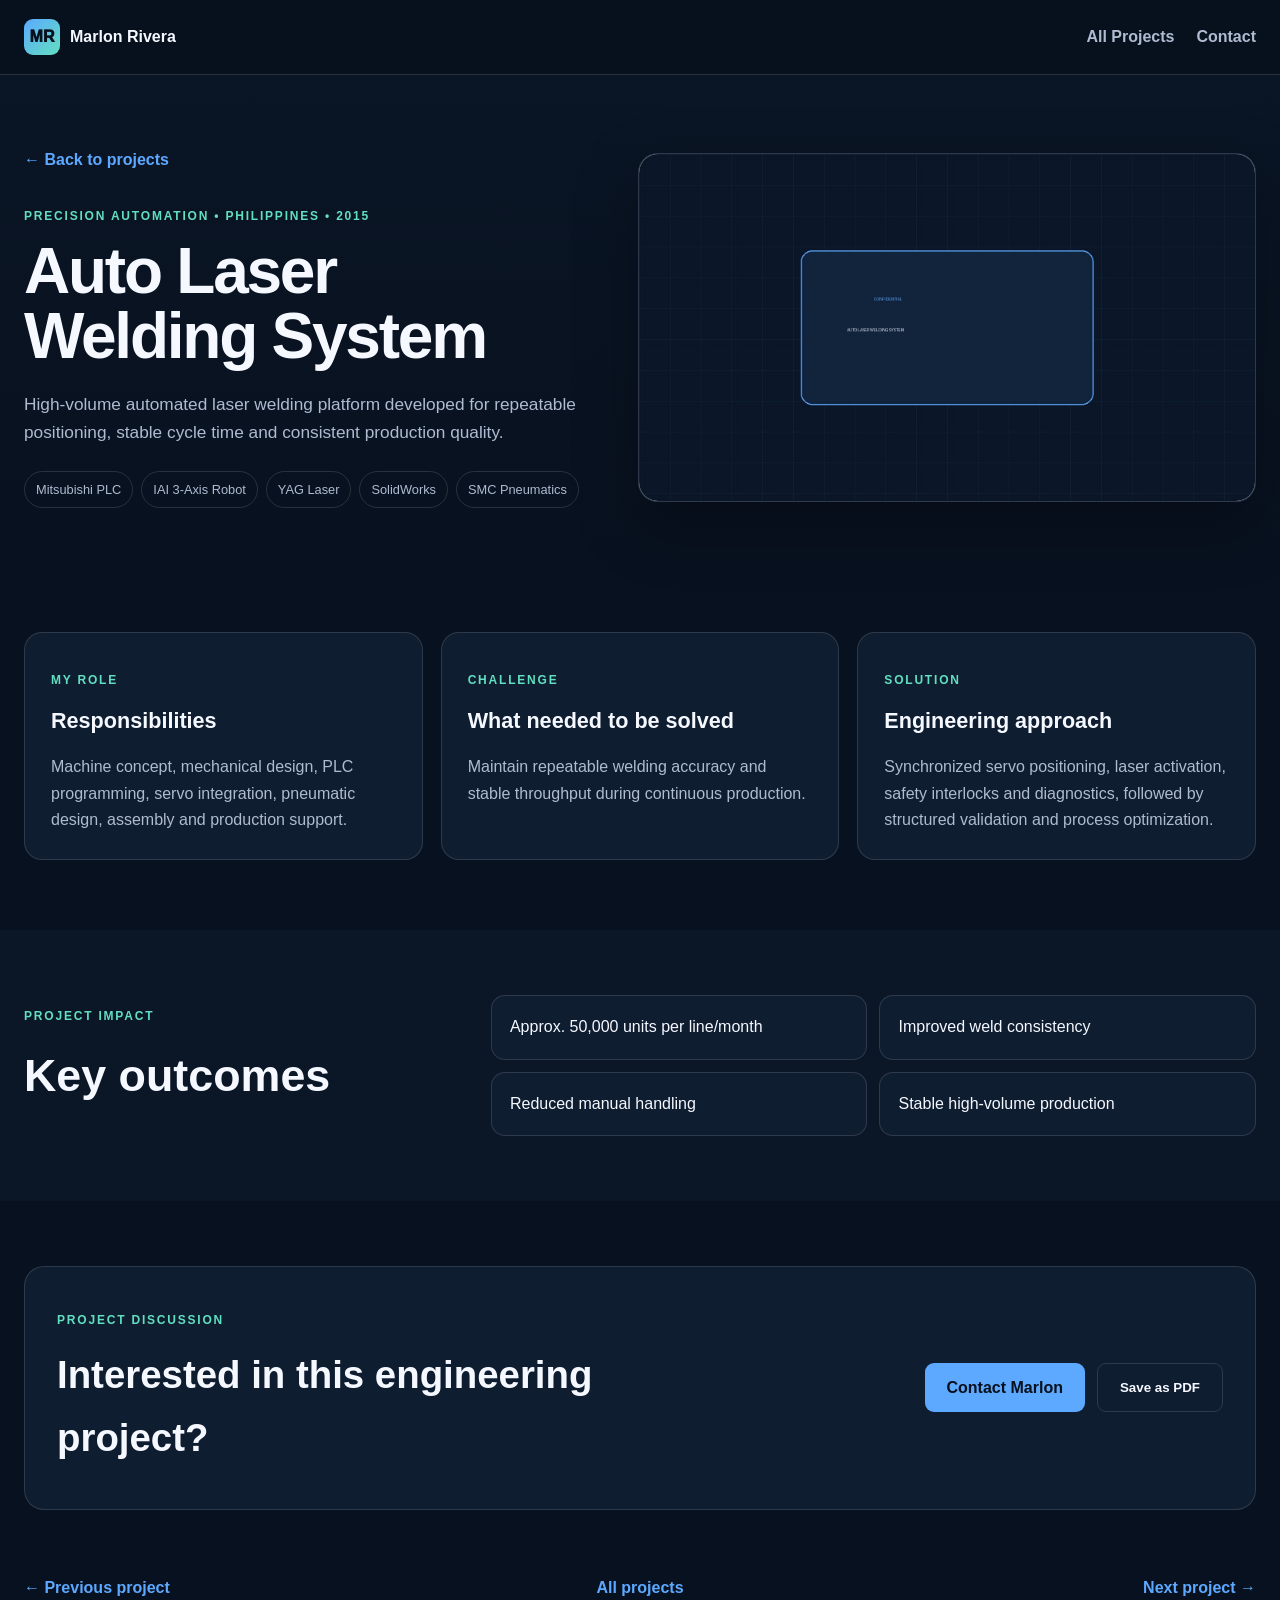
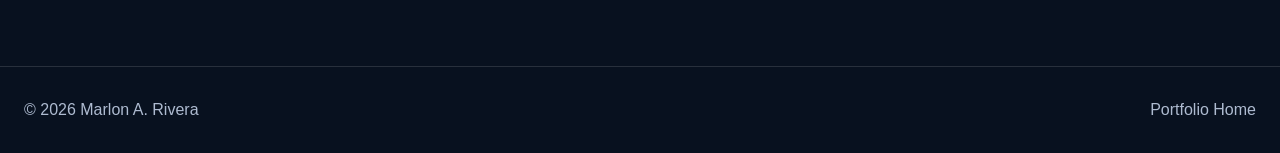
==== commit f2dc3d95: "Engineering Portfolio version 7" ====
--- a/projects/auto-laser-welding.html
+++ b/projects/auto-laser-welding.html
@@ -1,5 +1,95 @@
-<!doctype html><html lang="en"><head><meta charset="UTF-8"><meta name="viewport" content="width=device-width,initial-scale=1"><title>Auto Laser Welding System | Marlon Rivera</title><link rel="stylesheet" href="../styles.css"></head><body><div class="progress-bar" id="progress-bar"></div><header class="site-header"><nav class="nav container"><a class="brand" href="../index.html"><span>MR</span><b>Engineering</b></a><div class="nav-links project-nav"><a href="../index.html#projects">All Projects</a><a href="../index.html#contact">Contact</a><button class="theme-toggle">◐</button></div></nav></header><main><section class="case-hero"><div class="container"><a class="back-link" href="../index.html#projects">← Back to projects</a><p class="eyebrow">Machine Design • Philippines • 2015</p><h1>Auto Laser Welding System</h1><p class="case-lead">Precision automated laser welding supporting approximately 50,000 units per line per month.</p><div class="case-actions"><button class="button secondary print-case" type="button">Print / Save as PDF</button></div><div class="tech-row"><span>Mitsubishi PLC</span><span>3-axis IAI robot</span><span>YAG laser</span><span>SolidWorks</span><span>SMC pneumatics</span><span>Servo motion</span></div></div></section><section class="case-image-section"><div class="container"><img src="../assets/images/portfolio-page-9.jpg" alt="Auto Laser Welding System"></div></section><section class="section"><div class="container case-grid"><aside class="case-index"><a href="#overview">Overview</a><a href="#responsibilities">Responsibilities</a><a href="#challenge">Challenge</a><a href="#solution">Solution</a><a href="#impact">Impact</a></aside><div class="case-content"><section id="overview"><p class="section-label">Overview</p><h2>Engineering context</h2><p>Developed a fully automated laser welding system for high-volume electronics manufacturing with precision motion and repeatable welding control.</p></section><section id="responsibilities"><p class="section-label">Responsibilities</p><h2>My contribution</h2><p>Machine concept, mechanical design, PLC programming, servo motion integration, pneumatic design, machine assembly and production support.</p></section><section id="challenge"><p class="section-label">Challenge</p><h2>What needed to be solved</h2><p>Maintain stable cycle time, repeatable positioning and consistent weld quality during continuous production.</p></section><section id="solution"><p class="section-label">Solution</p><h2>Engineering approach</h2><p>Synchronized positioning, laser activation, safety interlocks and diagnostics, followed by production validation and optimization.</p></section><section id="impact"><p class="section-label">Impact</p><h2>Project outcomes</h2><ul class="impact-list"><li>Approx. 50,000 units/line/month</li><li>Improved weld consistency</li><li>Reduced manual handling</li><li>Stable high-volume production</li></ul></section><div class="case-cta"><h3>Interested in discussing this project?</h3><a class="button primary" href="mailto:me.marlonrivera@gmail.com">Contact Marlon</a></div><nav class="case-pagination">
-<a href="vacuum-monitoring.html">← Previous project</a>
-<a href="../index.html#projects">All projects</a>
-<a href="automated-diecasting-line.html">Next project →</a>
-</nav></div></div></section></main><footer><div class="container footer-row"><p>© <span id="year"></span> Marlon A. Rivera</p><a href="../index.html">Portfolio Home</a></div></footer><a class="floating-contact" href="mailto:me.marlonrivera@gmail.com" aria-label="Email Marlon Rivera">✉ <span>Contact</span></a><script src="../script.js"></script></body></html>+<!doctype html>
+<html lang="en">
+<head>
+<meta charset="UTF-8">
+<meta name="viewport" content="width=device-width, initial-scale=1.0">
+<meta name="theme-color" content="#08111f">
+<meta name="description" content="High-volume automated laser welding platform developed for repeatable positioning, stable cycle time and consistent production quality.">
+<link rel="icon" type="image/png" href="../assets/favicon.png">
+<title>Auto Laser Welding System | Marlon Rivera</title>
+<link rel="stylesheet" href="../styles.css">
+<script>document.documentElement.classList.add("js")</script>
+</head>
+<body>
+<div class="progress-bar" id="progress-bar"></div>
+
+<header class="site-header">
+  <nav class="nav shell">
+    <a class="brand" href="../index.html"><span>MR</span><b>Marlon Rivera</b></a>
+    <div class="project-nav">
+      <a href="../index.html#projects">All Projects</a>
+      <a href="../index.html#contact">Contact</a>
+    </div>
+  </nav>
+</header>
+
+<main>
+<section class="project-hero">
+  <div class="shell project-hero-grid">
+    <div class="project-intro">
+      <a class="back-link" href="../index.html#projects">← Back to projects</a>
+      <p class="eyebrow">Precision Automation • Philippines • 2015</p>
+      <h1>Auto Laser Welding System</h1>
+      <p class="project-lead">High-volume automated laser welding platform developed for repeatable positioning, stable cycle time and consistent production quality.</p>
+      <div class="tech-row"><span>Mitsubishi PLC</span><span>IAI 3-Axis Robot</span><span>YAG Laser</span><span>SolidWorks</span><span>SMC Pneumatics</span></div>
+    </div>
+    <div class="project-cover">
+      <img src="../assets/covers/laser.jpg" alt="Auto Laser Welding System">
+    </div>
+  </div>
+</section>
+
+<section class="project-summary">
+  <div class="shell summary-grid">
+    <article>
+      <p class="eyebrow">My Role</p>
+      <h2>Responsibilities</h2>
+      <p>Machine concept, mechanical design, PLC programming, servo integration, pneumatic design, assembly and production support.</p>
+    </article>
+    <article>
+      <p class="eyebrow">Challenge</p>
+      <h2>What needed to be solved</h2>
+      <p>Maintain repeatable welding accuracy and stable throughput during continuous production.</p>
+    </article>
+    <article>
+      <p class="eyebrow">Solution</p>
+      <h2>Engineering approach</h2>
+      <p>Synchronized servo positioning, laser activation, safety interlocks and diagnostics, followed by structured validation and process optimization.</p>
+    </article>
+  </div>
+</section>
+
+<section class="project-results">
+  <div class="shell result-layout">
+    <div>
+      <p class="eyebrow">Project Impact</p>
+      <h2>Key outcomes</h2>
+    </div>
+    <ul><li>Approx. 50,000 units per line/month</li><li>Improved weld consistency</li><li>Reduced manual handling</li><li>Stable high-volume production</li></ul>
+  </div>
+</section>
+
+<section class="project-actions">
+  <div class="shell action-panel">
+    <div>
+      <p class="eyebrow">Project Discussion</p>
+      <h2>Interested in this engineering project?</h2>
+    </div>
+    <div>
+      <a class="button primary" href="mailto:me.marlonrivera@gmail.com">Contact Marlon</a>
+      <button class="button secondary print-case" type="button">Save as PDF</button>
+    </div>
+  </div>
+</section>
+
+<nav class="shell case-pagination">
+  <a href="automatic-visual-inspection.html">← Previous project</a>
+  <a href="../index.html#projects">All projects</a>
+  <a href="automatic-spray-machine.html">Next project →</a>
+</nav>
+</main>
+
+<footer><div class="shell footer-row"><p>© <span id="year"></span> Marlon A. Rivera</p><a href="../index.html">Portfolio Home</a></div></footer>
+<script src="../script.js"></script>
+</body>
+</html>
--- a/styles.css
+++ b/styles.css
@@ -1,311 +1,81 @@
-*{box-sizing:border-box}
-:root{
-  --bg:#07101d;--surface:#0d1a2b;--surface-2:#112239;--text:#f4f8ff;
-  --muted:#a9b7ca;--line:rgba(255,255,255,.12);--blue:#5aa9ff;
-  --cyan:#63e1c2;--max:1200px;--shadow:0 24px 80px rgba(0,0,0,.28)
-}
-html.light{
-  --bg:#f4f7fb;--surface:#fff;--surface-2:#eaf1f9;--text:#0b1728;
-  --muted:#526176;--line:rgba(11,23,40,.14);--shadow:0 18px 55px rgba(25,50,80,.12)
-}
-html{scroll-behavior:smooth}
-body{
-  margin:0;background:var(--bg);color:var(--text);
-  font-family:Inter,"Segoe UI",Arial,sans-serif;line-height:1.65;
-  transition:background .25s,color .25s
-}
-a{color:inherit}
-.container{width:min(calc(100% - 40px),var(--max));margin:auto}
-.progress-bar{
-  position:fixed;top:0;left:0;height:3px;width:0;z-index:300;
-  background:linear-gradient(90deg,var(--blue),var(--cyan))
-}
-.site-header{
-  position:sticky;top:0;z-index:100;
-  background:color-mix(in srgb,var(--bg) 90%,transparent);
-  backdrop-filter:blur(15px);border-bottom:1px solid var(--line)
-}
-.nav{height:72px;display:flex;align-items:center;justify-content:space-between}
-.brand{display:flex;align-items:center;gap:10px;text-decoration:none}
-.brand span{
-  width:36px;height:36px;display:grid;place-items:center;border-radius:9px;
-  background:linear-gradient(135deg,var(--blue),var(--cyan));
-  color:#06101c;font-weight:950
-}
-.nav-links{display:flex;align-items:center;gap:24px}
-.nav-links a{color:var(--muted);text-decoration:none;font-size:.92rem;font-weight:750}
-.nav-links a:hover{color:var(--text)}
-.menu-button,.theme-toggle{
-  border:0;background:none;color:var(--text);font-size:1.35rem;cursor:pointer
-}
-.menu-button{display:none}
+*{box-sizing:border-box}:root{--bg:#08111f;--surface:#0f1d30;--surface2:#142640;--text:#f5f8ff;--muted:#aebbd0;--line:rgba(255,255,255,.13);--blue:#5ca9ff;--cyan:#62dfc0;--max:1240px;--shadow:0 22px 65px rgba(0,0,0,.28)}html{scroll-behavior:smooth}body{margin:0;background:var(--bg);color:var(--text);font-family:Inter,'Segoe UI',Arial,sans-serif;line-height:1.65}a{color:inherit}.shell{width:min(calc(100% - 48px),var(--max));margin:auto}.progress-bar{position:fixed;top:0;left:0;height:3px;width:0;background:linear-gradient(90deg,var(--blue),var(--cyan));z-index:200}.site-header{position:sticky;top:0;z-index:100;background:rgba(8,17,31,.94);backdrop-filter:blur(14px);border-bottom:1px solid var(--line)}.nav{height:74px;display:flex;align-items:center;justify-content:space-between}.brand{display:flex;align-items:center;gap:10px;text-decoration:none}.brand span{width:36px;height:36px;display:grid;place-items:center;border-radius:9px;background:linear-gradient(135deg,var(--blue),var(--cyan));color:#07101c;font-weight:950}.nav-links{display:flex;align-items:center;gap:24px}.nav-links a{text-decoration:none;color:var(--muted);font-weight:750}.nav-links a:hover{color:var(--text)}.nav-button{padding:8px 13px;border:1px solid var(--line);border-radius:8px}.menu-button{display:none;border:0;background:none;color:var(--text);font-size:1.5rem}.hero{padding:110px 0 75px;background:radial-gradient(circle at 80% 20%,rgba(92,169,255,.18),transparent 31%)}.hero-grid{display:grid;grid-template-columns:1.45fr .55fr;gap:70px;align-items:center}.eyebrow{text-transform:uppercase;letter-spacing:.15em;font-size:.75rem;font-weight:900;color:var(--cyan)}h1{font-size:clamp(3.4rem,6.4vw,6.3rem);line-height:.98;margin:12px 0 25px;letter-spacing:-.04em}.lead{font-size:1.12rem;color:var(--muted);max-width:830px}.hero-actions{display:flex;gap:13px;flex-wrap:wrap;margin:30px 0}.button{display:inline-flex;align-items:center;justify-content:center;min-height:49px;padding:0 22px;border-radius:9px;text-decoration:none;font-weight:900}.primary{background:var(--blue);color:#07101c}.secondary{border:1px solid var(--line)}.proof-row,.recognition{display:flex;gap:8px;flex-wrap:wrap}.proof-row span,.recognition span{padding:7px 11px;border:1px solid var(--line);border-radius:999px;color:var(--muted);font-size:.82rem}.profile-card{max-width:360px;padding:17px;border:1px solid var(--line);border-radius:22px;background:linear-gradient(145deg,var(--surface2),var(--surface));box-shadow:var(--shadow)}.profile-card img{width:100%;aspect-ratio:4/5;object-fit:cover;border-radius:15px;display:block}.profile-card>div{display:flex;flex-direction:column;padding:15px 3px 2px}.profile-card span{color:var(--muted);font-size:.87rem}.stats{padding:0 0 55px}.stat-grid{display:grid;grid-template-columns:repeat(4,1fr);background:var(--surface);border:1px solid var(--line);border-radius:18px;overflow:hidden}.stat-grid article{padding:26px;border-right:1px solid var(--line)}.stat-grid article:last-child{border:0}.stat-grid strong{display:block;font-size:2.35rem;color:var(--blue)}.stat-grid strong:not(.no-plus):after{content:'+'}.stat-grid span{color:var(--muted);font-size:.86rem}.section{padding:95px 0}.split{display:grid;grid-template-columns:.78fr 1.22fr;gap:80px}.section-title{align-self:start;position:sticky;top:105px}.section h2{font-size:clamp(2.15rem,4vw,3.65rem);line-height:1.1;margin:8px 0 24px;letter-spacing:-.025em}.intro{font-size:1.28rem}.value-grid{display:grid;grid-template-columns:repeat(3,1fr);gap:15px;margin:30px 0}.value-grid article{padding:22px;border:1px solid var(--line);border-radius:16px;background:var(--surface)}.value-grid b{color:var(--blue)}.value-grid h3{margin:7px 0}.value-grid p,.section-heading p,.feature-card p,.project-card p,.timeline p,.document-card p,.contact-card p{color:var(--muted)}.project-section{background:#0b1727}.section-heading{max-width:780px;margin-bottom:30px}.featured-list{display:flex;flex-direction:column;gap:22px}.feature-card{display:grid;grid-template-columns:1.15fr .85fr;min-height:360px;background:var(--surface);border:1px solid var(--line);border-radius:20px;overflow:hidden;text-decoration:none;transition:.25s}.feature-card:hover{transform:translateY(-4px);box-shadow:var(--shadow)}.feature-card img{width:100%;height:100%;object-fit:cover}.feature-card>div{padding:42px;display:flex;flex-direction:column;justify-content:center}.feature-card span,.project-card span{color:var(--cyan);font-weight:900;text-transform:uppercase;letter-spacing:.12em;font-size:.75rem}.feature-card h3{font-size:clamp(1.8rem,3vw,3rem);line-height:1.05;margin:10px 0 18px}.feature-card b,.project-card b{color:var(--blue)}.subheading{margin:45px 0 18px}.project-grid{display:grid;grid-template-columns:repeat(4,1fr);gap:17px}.project-card{display:block;text-decoration:none;background:var(--surface);border:1px solid var(--line);border-radius:17px;overflow:hidden;transition:.25s}.project-card:hover{transform:translateY(-4px);box-shadow:var(--shadow)}.project-card img{width:100%;height:190px;object-fit:cover;display:block}.project-card>div{padding:19px}.project-card h3{line-height:1.2}.timeline article{display:grid;grid-template-columns:185px 1fr;gap:35px;padding:32px 0;border-top:1px solid var(--line)}.timeline time{color:var(--cyan);font-weight:900}.timeline h3{margin:0}.timeline h4{color:var(--blue);margin:5px 0 10px}.document-section{background:#0b1727}.document-card,.contact-card{display:grid;grid-template-columns:1.2fr .8fr;gap:40px;align-items:center;padding:40px;border:1px solid var(--line);border-radius:20px;background:var(--surface)}.document-card>div:last-child{display:flex;gap:11px;justify-content:flex-end;flex-wrap:wrap}.contact-card{background:linear-gradient(135deg,rgba(92,169,255,.09),rgba(98,223,192,.04))}.contact-list{display:flex;flex-direction:column;gap:11px}.contact-list a{color:var(--blue);font-weight:850;text-decoration:none}.contact-list span{color:var(--muted)}footer{border-top:1px solid var(--line)}.footer-row{min-height:86px;display:flex;align-items:center;justify-content:space-between;color:var(--muted)}.footer-row a{text-decoration:none}.reveal{opacity:0;transform:translateY(20px);transition:opacity .65s,transform .65s}.reveal.visible{opacity:1;transform:none}@media(max-width:980px){.hero-grid,.split,.document-card,.contact-card{grid-template-columns:1fr}.profile-card{max-width:350px}.section-title{position:static}.value-grid{grid-template-columns:1fr}.feature-card{grid-template-columns:1fr}.feature-card img{height:300px}.project-grid{grid-template-columns:repeat(2,1fr)}.stat-grid{grid-template-columns:repeat(2,1fr)}.nav-links{display:none;position:absolute;left:0;right:0;top:74px;flex-direction:column;align-items:flex-start;padding:20px;background:var(--bg);border-bottom:1px solid var(--line)}.nav-links.open{display:flex}.menu-button{display:block}.document-card>div:last-child{justify-content:flex-start}}@media(max-width:620px){.shell{width:min(calc(100% - 28px),var(--max))}.hero{padding-top:70px}.section{padding:72px 0}.stat-grid,.project-grid{grid-template-columns:1fr}.stat-grid article{border-right:0;border-bottom:1px solid var(--line)}.feature-card>div{padding:27px}.feature-card img{height:235px}.timeline article{grid-template-columns:1fr;gap:7px}.footer-row{flex-direction:column;justify-content:center;text-align:center}}@media(prefers-reduced-motion:reduce){*{animation:none!important;scroll-behavior:auto!important}.reveal{opacity:1;transform:none}}
 
-.hero{
-  min-height:calc(100vh - 72px);display:grid;align-items:center;
-  position:relative;overflow:hidden;padding:80px 0
-}
-.hero-grid-bg{
-  position:absolute;inset:0;
-  background-image:linear-gradient(var(--line) 1px,transparent 1px),
-  linear-gradient(90deg,var(--line) 1px,transparent 1px);
-  background-size:54px 54px;
-  mask-image:radial-gradient(circle at 50% 42%,black,transparent 72%);
-  opacity:.23;animation:gridMove 18s linear infinite
-}
-.hero:before{
-  content:"";position:absolute;width:650px;height:650px;border-radius:50%;
-  background:radial-gradient(circle,rgba(90,169,255,.21),transparent 68%);
-  right:-170px;top:-180px
-}
-.hero-grid{
-  position:relative;display:grid;grid-template-columns:1.45fr .55fr;
-  gap:65px;align-items:center
-}
-.eyebrow,.section-label,.project-topline{
-  text-transform:uppercase;letter-spacing:.15em;font-size:.76rem;
-  font-weight:900;color:var(--cyan)
-}
-.hero h1{
-  font-size:clamp(3.2rem,7vw,6.5rem);line-height:.97;
-  margin:10px 0 24px
-}
-.hero h1 span{color:var(--blue)}
-.hero-lead{max-width:850px;color:var(--muted);font-size:1.12rem}
-.hero-actions,.download-actions{display:flex;gap:14px;flex-wrap:wrap;margin:30px 0}
-.button{
-  display:inline-flex;align-items:center;justify-content:center;
-  min-height:49px;padding:0 23px;border-radius:10px;
-  text-decoration:none;font-weight:900
-}
-.primary{background:var(--blue);color:#06101c}
-.secondary{border:1px solid var(--line)}
-.hero-tags,.award-row{display:flex;gap:9px;flex-wrap:wrap}
-.hero-tags span,.award-row span{
-  padding:7px 11px;border:1px solid var(--line);
-  border-radius:999px;color:var(--muted);font-size:.82rem
-}
-.portrait-card{
-  border:1px solid var(--line);border-radius:25px;padding:18px;
-  background:linear-gradient(145deg,var(--surface-2),var(--surface));
-  box-shadow:var(--shadow)
-}
-.portrait-frame{overflow:hidden;border-radius:17px}
-.portrait-frame img{
-  width:100%;aspect-ratio:4/5;object-fit:cover;display:block;
-  transition:transform .45s
-}
-.portrait-card:hover img{transform:scale(1.025)}
-.portrait-caption{display:flex;flex-direction:column;padding:17px 4px 3px}
-.portrait-caption span{color:var(--muted);font-size:.88rem}
-
-.metrics{padding:0 0 50px}
-.metric-grid{
-  display:grid;grid-template-columns:repeat(4,1fr);
-  border:1px solid var(--line);border-radius:20px;
-  overflow:hidden;background:var(--surface)
-}
-.metric-grid div{padding:27px;border-right:1px solid var(--line)}
-.metric-grid div:last-child{border-right:0}
-.metric-grid strong{display:block;font-size:2.5rem;color:var(--blue)}
-.metric-grid strong:not(.no-plus):after{content:"+"}
-.metric-grid span{color:var(--muted);font-size:.85rem}
-
-.section{padding:95px 0}
-.alternate{background:color-mix(in srgb,var(--surface) 70%,var(--bg))}
-.about-grid{display:grid;grid-template-columns:.82fr 1.18fr;gap:75px}
-.about-heading{align-self:start;position:sticky;top:110px}
-.section h2{
-  font-size:clamp(2rem,4vw,3.2rem);line-height:1.12;
-  margin:8px 0 24px
-}
-.large-copy{font-size:1.3rem}
-.about-content>p:not(.large-copy),.section-heading>p,.value-grid p,
-.project-card p,.timeline p,.download-panel p,.contact-panel p{
-  color:var(--muted)
-}
-.value-grid{
-  display:grid;grid-template-columns:repeat(2,1fr);
-  gap:16px;margin:30px 0
-}
-.value-grid article{
-  padding:22px;border:1px solid var(--line);
-  border-radius:17px;background:var(--surface)
-}
-.value-grid article>span{color:var(--blue);font-weight:950}
-.value-grid h3{line-height:1.25;margin:8px 0}
-.value-grid p{margin-bottom:0}
-
-.section-heading{max-width:780px;margin-bottom:28px}
-.filter-row{display:flex;gap:8px;flex-wrap:wrap;margin-bottom:25px}
-.filter{
-  border:1px solid var(--line);border-radius:999px;padding:8px 13px;
-  background:transparent;color:var(--muted);cursor:pointer
-}
-.filter.active,.filter:hover{
-  background:var(--blue);color:#06101c;border-color:var(--blue)
-}
-.project-grid{display:grid;grid-template-columns:repeat(3,1fr);gap:20px}
-.project-card{
-  border:1px solid var(--line);border-radius:20px;overflow:hidden;
-  background:var(--surface);transition:.28s
-}
-.project-card.hide{display:none}
-.project-card:hover{
-  transform:translateY(-6px);box-shadow:var(--shadow);
-  border-color:color-mix(in srgb,var(--blue) 55%,var(--line))
-}
-.project-card a{text-decoration:none}
-.project-card img{
-  width:100%;height:235px;object-fit:cover;
-  object-position:left center;display:block
-}
-.project-card-body{padding:22px}
-.project-topline{display:flex;justify-content:space-between}
-.project-card h3{font-size:1.3rem;line-height:1.25;margin:8px 0}
-.project-card strong{color:var(--blue)}
-
-.timeline article{
-  display:grid;grid-template-columns:210px 1fr;gap:40px;
-  padding:34px 0;border-top:1px solid var(--line)
-}
-.timeline time{color:var(--cyan);font-weight:900}
-.timeline h3{margin:0}
-.timeline h4{margin:5px 0 10px;color:var(--blue)}
-
-.download-panel{
-  display:grid;grid-template-columns:1.25fr .75fr;gap:40px;
-  align-items:center;padding:40px;border:1px solid var(--line);
-  border-radius:22px;background:var(--surface)
-}
-.download-actions{justify-content:flex-end;margin:0}
-.contact-panel{
-  display:grid;grid-template-columns:1.2fr .8fr;gap:45px;
-  padding:42px;border:1px solid var(--line);border-radius:24px;
-  background:linear-gradient(135deg,
-  color-mix(in srgb,var(--blue) 9%,var(--surface)),
-  color-mix(in srgb,var(--cyan) 4%,var(--surface)))
-}
-.contact-links{display:flex;flex-direction:column;gap:12px;justify-content:center}
-.contact-links a{color:var(--blue);font-weight:850;text-decoration:none}
-.contact-links span{color:var(--muted)}
-
-footer{border-top:1px solid var(--line)}
-.footer-row{
-  min-height:88px;display:flex;align-items:center;
-  justify-content:space-between;color:var(--muted)
-}
-.footer-row a{text-decoration:none}
-.floating-contact{
-  position:fixed;right:22px;bottom:22px;z-index:90;
-  display:flex;align-items:center;gap:8px;padding:11px 15px;
-  border-radius:999px;background:var(--blue);color:#06101c;
-  text-decoration:none;font-weight:900;box-shadow:0 14px 35px rgba(0,0,0,.3)
-}
-.reveal{opacity:0;transform:translateY(24px);transition:opacity .7s,transform .7s}
-.reveal.visible{opacity:1;transform:none}
-
-/* Project case-study pages */
-.case-hero{padding:85px 0 45px}
-.case-hero h1{
-  max-width:1000px;font-size:clamp(3rem,6vw,5.7rem);
-  line-height:1;margin:10px 0 24px
-}
-.case-lead{font-size:1.12rem;color:var(--muted);max-width:850px}
-.back-link{
-  display:inline-block;margin-bottom:24px;text-decoration:none;
-  color:var(--blue);font-weight:800
-}
-.tech-row{display:flex;gap:9px;flex-wrap:wrap}
-.tech-row span{
-  padding:7px 11px;border:1px solid var(--line);
-  border-radius:999px;color:var(--muted);font-size:.82rem
-}
-.case-actions{display:flex;gap:10px;margin:22px 0}
+/* Version 6: compact engineering case-study pages */
+.project-nav{display:flex;gap:22px}.project-nav a{text-decoration:none;color:var(--muted);font-weight:800}.project-nav a:hover{color:var(--text)}
+.project-hero{padding:72px 0 54px;background:linear-gradient(180deg,#0a1525,var(--bg))}
+.project-hero-grid{display:grid;grid-template-columns:.95fr 1.05fr;gap:55px;align-items:center}
+.back-link{display:inline-block;margin-bottom:22px;color:var(--blue);text-decoration:none;font-weight:850}
+.project-intro h1{font-size:clamp(2.7rem,5vw,5rem);line-height:1.02;margin:10px 0 20px;letter-spacing:-.035em}
+.project-lead{font-size:1.08rem;color:var(--muted);max-width:700px}
+.tech-row{display:flex;gap:8px;flex-wrap:wrap;margin-top:24px}
+.tech-row span{padding:7px 11px;border:1px solid var(--line);border-radius:999px;color:var(--muted);font-size:.8rem}
+.project-cover{border:1px solid var(--line);border-radius:20px;overflow:hidden;background:var(--surface);box-shadow:var(--shadow)}
+.project-cover img{width:100%;aspect-ratio:16/10;object-fit:cover;display:block}
+.project-summary{padding:70px 0}
+.summary-grid{display:grid;grid-template-columns:repeat(3,1fr);gap:18px}
+.summary-grid article{padding:26px;border:1px solid var(--line);border-radius:18px;background:var(--surface)}
+.summary-grid h2{font-size:1.35rem;margin:7px 0 12px}
+.summary-grid p:last-child{color:var(--muted);margin-bottom:0}
+.project-results{padding:65px 0;background:#0b1727}
+.result-layout{display:grid;grid-template-columns:.7fr 1.3fr;gap:55px;align-items:start}
+.result-layout h2{font-size:clamp(2rem,3.5vw,3rem);margin:8px 0}
+.result-layout ul{display:grid;grid-template-columns:repeat(2,1fr);gap:12px;list-style:none;padding:0;margin:0}
+.result-layout li{padding:18px;border:1px solid var(--line);border-radius:14px;background:var(--surface)}
+.project-actions{padding:65px 0}
+.action-panel{display:grid;grid-template-columns:1.1fr .9fr;gap:40px;align-items:center;padding:32px;border:1px solid var(--line);border-radius:20px;background:var(--surface)}
+.action-panel h2{font-size:clamp(1.8rem,3vw,2.7rem);margin:7px 0}
+.action-panel>div:last-child{display:flex;gap:12px;justify-content:flex-end;flex-wrap:wrap}
 .print-case{cursor:pointer;background:transparent;color:var(--text)}
-.case-image-section .container{
-  border-radius:22px;overflow:hidden;border:1px solid var(--line);
-  background:var(--surface)
-}
-.case-image-section img{width:100%;display:block}
-.case-grid{display:grid;grid-template-columns:230px 1fr;gap:65px}
-.case-index{
-  align-self:start;position:sticky;top:105px;display:flex;
-  flex-direction:column;border-left:1px solid var(--line)
-}
-.case-index a{
-  padding:8px 0 8px 17px;text-decoration:none;color:var(--muted)
-}
-.case-index a:hover{color:var(--blue)}
-.case-content{max-width:780px}
-.case-content section{
-  padding:0 0 55px;margin-bottom:55px;border-bottom:1px solid var(--line)
-}
-.case-content p,.case-content li{color:var(--muted)}
-.impact-list{
-  display:grid;grid-template-columns:repeat(2,1fr);
-  gap:10px;list-style:none;padding:0
-}
-.impact-list li{
-  padding:15px;border:1px solid var(--line);
-  border-radius:12px;background:var(--surface)
-}
-.case-cta{
-  padding:30px;border:1px solid var(--line);
-  border-radius:18px;background:var(--surface)
-}
-.case-pagination{
-  display:grid;grid-template-columns:1fr auto 1fr;
-  gap:15px;margin-top:45px;padding-top:25px;border-top:1px solid var(--line)
-}
-.case-pagination a{text-decoration:none;color:var(--blue);font-weight:800}
+.case-pagination{display:grid;grid-template-columns:1fr auto 1fr;gap:15px;padding:0 0 65px}
+.case-pagination a{text-decoration:none;color:var(--blue);font-weight:850}
 .case-pagination a:last-child{text-align:right}
-
-@keyframes gridMove{to{background-position:54px 54px}}
-
-@media(max-width:950px){
-  .hero-grid,.about-grid,.contact-panel,.download-panel,.case-grid{grid-template-columns:1fr}
-  .portrait-card{max-width:430px}
-  .about-heading,.case-index{position:static}
-  .project-grid{grid-template-columns:repeat(2,1fr)}
-  .download-actions{justify-content:flex-start}
-  .nav-links{
-    display:none;position:absolute;left:0;right:0;top:72px;
-    flex-direction:column;align-items:flex-start;padding:22px;
-    background:var(--bg);border-bottom:1px solid var(--line)
-  }
-  .nav-links.open{display:flex}
-  .menu-button{display:block}
-  .metric-grid{grid-template-columns:repeat(2,1fr)}
-  .metric-grid div:nth-child(2){border-right:0}
-  .metric-grid div:nth-child(-n+2){border-bottom:1px solid var(--line)}
-  .case-index{flex-direction:row;flex-wrap:wrap;border:0;gap:8px}
-  .case-index a{border:1px solid var(--line);border-radius:999px;padding:6px 10px}
+.document-card{padding:28px 34px!important}
+.document-card h2{font-size:clamp(1.7rem,3vw,2.5rem)!important}
+@media(max-width:900px){
+  .project-hero-grid,.summary-grid,.result-layout,.action-panel{grid-template-columns:1fr}
+  .action-panel>div:last-child{justify-content:flex-start}
 }
 @media(max-width:620px){
-  .container{width:min(calc(100% - 28px),var(--max))}
-  .hero{min-height:auto;padding-top:65px}
-  .section{padding:72px 0}
-  .project-grid,.value-grid,.impact-list{grid-template-columns:1fr}
-  .timeline article{grid-template-columns:1fr;gap:8px}
-  .project-card img{height:210px}
-  .metric-grid div{padding:20px}
-  .metric-grid strong{font-size:2rem}
-  .footer-row{flex-direction:column;justify-content:center;gap:4px;text-align:center}
-  .floating-contact{width:48px;height:48px;justify-content:center;padding:0}
-  .floating-contact span{display:none}
+  .project-hero{padding-top:45px}
+  .result-layout ul{grid-template-columns:1fr}
   .case-pagination{grid-template-columns:1fr;text-align:center}
   .case-pagination a:last-child{text-align:center}
 }
-@media(prefers-reduced-motion:reduce){
-  *{animation:none!important;scroll-behavior:auto!important}
-  .reveal{opacity:1;transform:none}
+@media print{
+  .site-header,.progress-bar,.project-actions,.case-pagination,footer{display:none!important}
+  body{background:#fff;color:#000}
+  .project-hero,.project-summary,.project-results{padding:22px 0}
+  .project-results{background:#fff}
+  .summary-grid article,.result-layout li,.project-cover{border:1px solid #bbb;background:#fff}
+  .project-lead,.summary-grid p:last-child{color:#222}
 }
-@media print{
-  .site-header,.progress-bar,.floating-contact,.case-index,.case-actions,footer{display:none!important}
-  body{background:#fff;color:#000}
-  .case-hero,.section{padding:25px 0}
-  .case-grid{display:block}
-  .case-content{max-width:none}
-  .case-image-section img{max-height:650px;object-fit:contain}
-  .case-content p,.case-content li{color:#222}
+
+
+/* Version 7: full composite project images */
+.feature-card img,
+.project-card img,
+.project-cover img {
+  object-fit: contain !important;
+  object-position: center !important;
+  background: #ffffff;
 }
+.feature-card img {
+  padding: 0;
+}
+.project-card img {
+  height: 220px;
+}
+.project-cover img {
+  aspect-ratio: auto;
+  max-height: 620px;
+}
+.feature-card {
+  grid-template-columns: 1.3fr .7fr;
+}
+.feature-card img {
+  min-height: 360px;
+}
+@media(max-width:980px){
+  .feature-card{grid-template-columns:1fr}
+  .feature-card img{min-height:0;height:auto}
+}
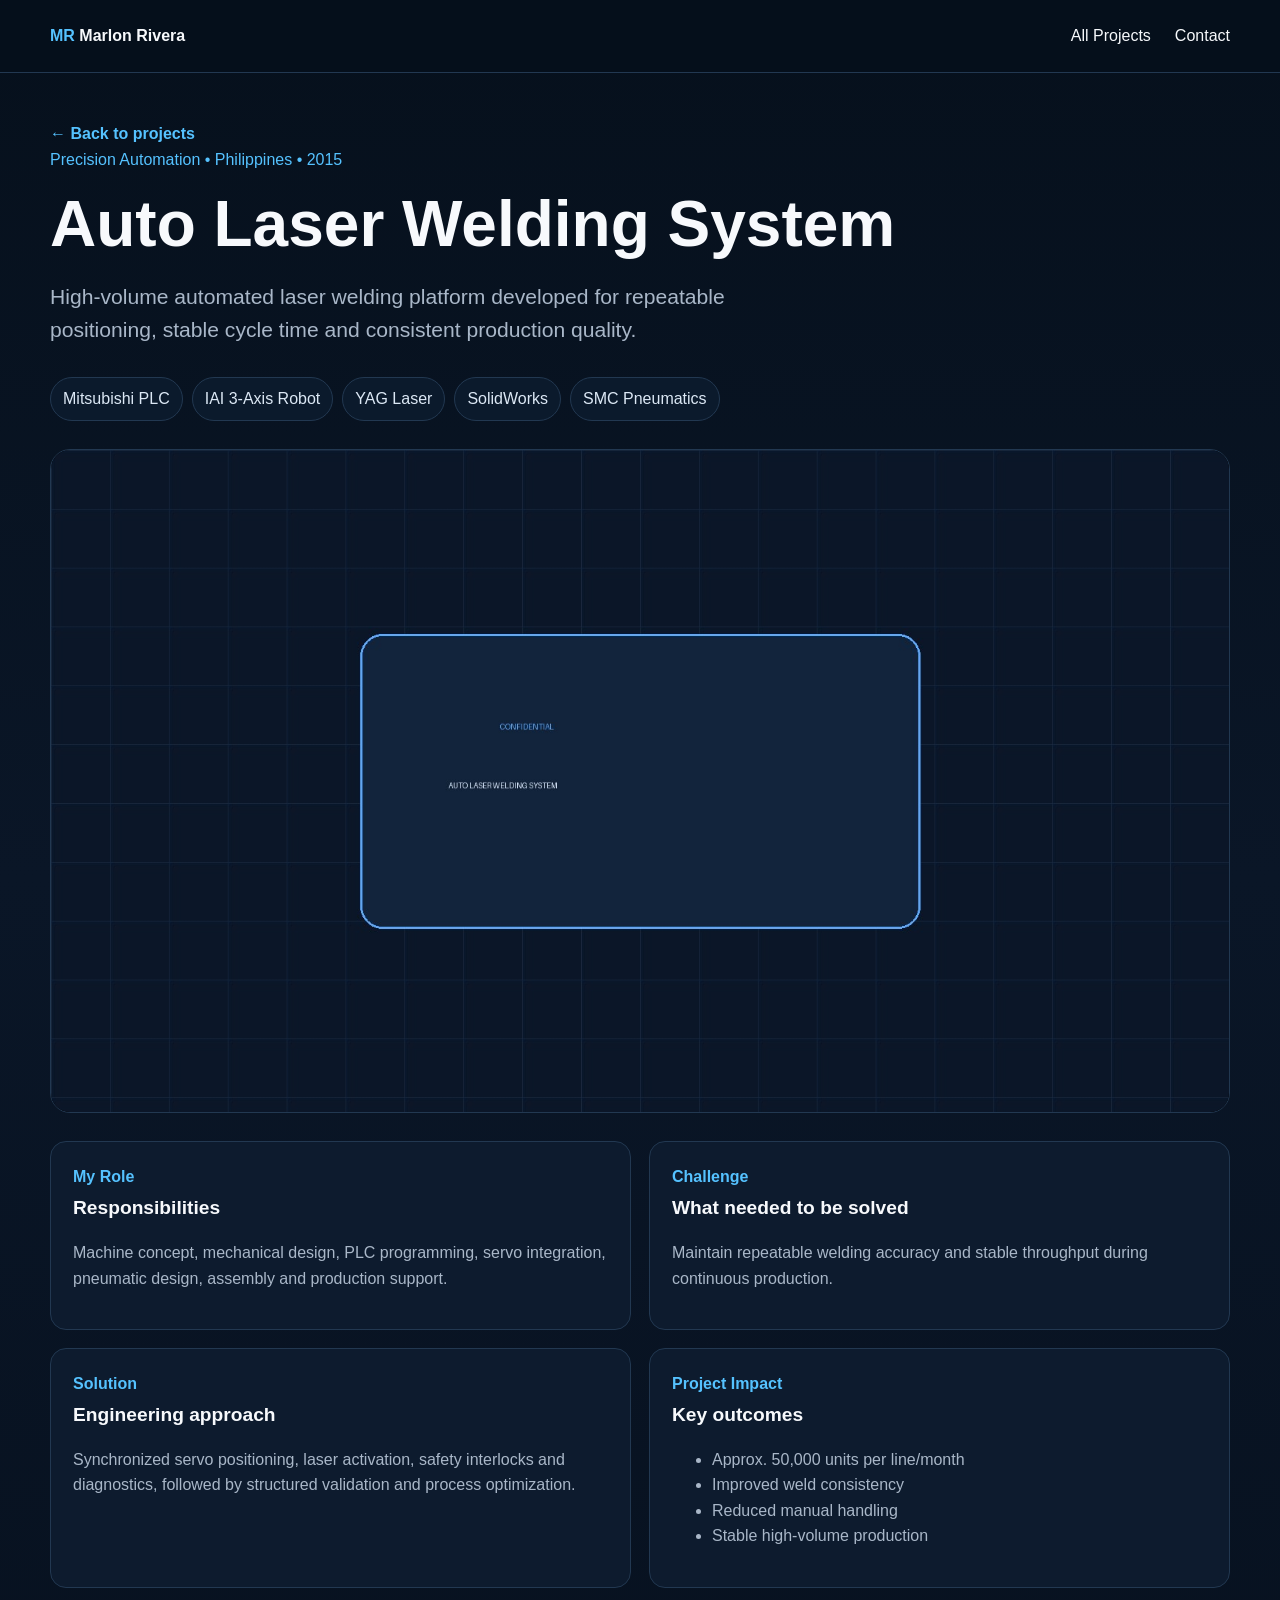
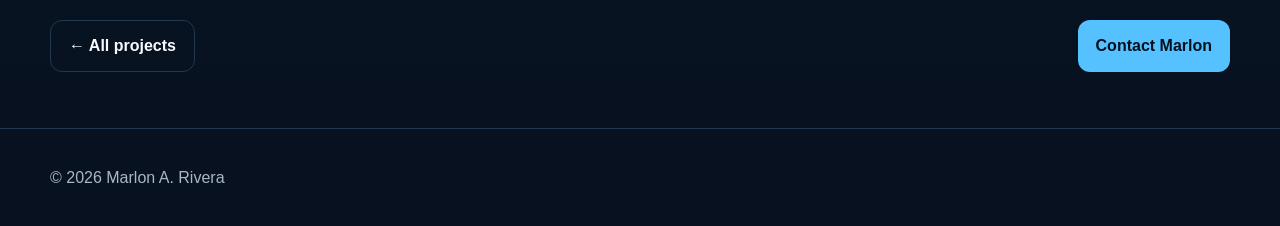
==== commit 39ef7728: "Engineering Portfolio V. 13" ====
--- a/projects/auto-laser-welding.html
+++ b/projects/auto-laser-welding.html
@@ -1,95 +1 @@
-<!doctype html>
-<html lang="en">
-<head>
-<meta charset="UTF-8">
-<meta name="viewport" content="width=device-width, initial-scale=1.0">
-<meta name="theme-color" content="#08111f">
-<meta name="description" content="High-volume automated laser welding platform developed for repeatable positioning, stable cycle time and consistent production quality.">
-<link rel="icon" type="image/png" href="../assets/favicon.png">
-<title>Auto Laser Welding System | Marlon Rivera</title>
-<link rel="stylesheet" href="../styles.css">
-<script>document.documentElement.classList.add("js")</script>
-</head>
-<body>
-<div class="progress-bar" id="progress-bar"></div>
-
-<header class="site-header">
-  <nav class="nav shell">
-    <a class="brand" href="../index.html"><span>MR</span><b>Marlon Rivera</b></a>
-    <div class="project-nav">
-      <a href="../index.html#projects">All Projects</a>
-      <a href="../index.html#contact">Contact</a>
-    </div>
-  </nav>
-</header>
-
-<main>
-<section class="project-hero">
-  <div class="shell project-hero-grid">
-    <div class="project-intro">
-      <a class="back-link" href="../index.html#projects">← Back to projects</a>
-      <p class="eyebrow">Precision Automation • Philippines • 2015</p>
-      <h1>Auto Laser Welding System</h1>
-      <p class="project-lead">High-volume automated laser welding platform developed for repeatable positioning, stable cycle time and consistent production quality.</p>
-      <div class="tech-row"><span>Mitsubishi PLC</span><span>IAI 3-Axis Robot</span><span>YAG Laser</span><span>SolidWorks</span><span>SMC Pneumatics</span></div>
-    </div>
-    <div class="project-cover">
-      <img src="../assets/covers/laser.jpg" alt="Auto Laser Welding System">
-    </div>
-  </div>
-</section>
-
-<section class="project-summary">
-  <div class="shell summary-grid">
-    <article>
-      <p class="eyebrow">My Role</p>
-      <h2>Responsibilities</h2>
-      <p>Machine concept, mechanical design, PLC programming, servo integration, pneumatic design, assembly and production support.</p>
-    </article>
-    <article>
-      <p class="eyebrow">Challenge</p>
-      <h2>What needed to be solved</h2>
-      <p>Maintain repeatable welding accuracy and stable throughput during continuous production.</p>
-    </article>
-    <article>
-      <p class="eyebrow">Solution</p>
-      <h2>Engineering approach</h2>
-      <p>Synchronized servo positioning, laser activation, safety interlocks and diagnostics, followed by structured validation and process optimization.</p>
-    </article>
-  </div>
-</section>
-
-<section class="project-results">
-  <div class="shell result-layout">
-    <div>
-      <p class="eyebrow">Project Impact</p>
-      <h2>Key outcomes</h2>
-    </div>
-    <ul><li>Approx. 50,000 units per line/month</li><li>Improved weld consistency</li><li>Reduced manual handling</li><li>Stable high-volume production</li></ul>
-  </div>
-</section>
-
-<section class="project-actions">
-  <div class="shell action-panel">
-    <div>
-      <p class="eyebrow">Project Discussion</p>
-      <h2>Interested in this engineering project?</h2>
-    </div>
-    <div>
-      <a class="button primary" href="mailto:me.marlonrivera@gmail.com">Contact Marlon</a>
-      <button class="button secondary print-case" type="button">Save as PDF</button>
-    </div>
-  </div>
-</section>
-
-<nav class="shell case-pagination">
-  <a href="automatic-visual-inspection.html">← Previous project</a>
-  <a href="../index.html#projects">All projects</a>
-  <a href="automatic-spray-machine.html">Next project →</a>
-</nav>
-</main>
-
-<footer><div class="shell footer-row"><p>© <span id="year"></span> Marlon A. Rivera</p><a href="../index.html">Portfolio Home</a></div></footer>
-<script src="../script.js"></script>
-</body>
-</html>+<!doctype html><html lang="en"><head><meta charset="utf-8"><meta name="viewport" content="width=device-width,initial-scale=1"><title>Auto Laser Welding System | Marlon Rivera</title><link rel="stylesheet" href="../styles.css"></head><body><header class="nav"><div class="wrap navin"><a class="brand" href="../index.html"><span>MR</span> Marlon Rivera</a><div class="links"><a href="../index.html#projects">All Projects</a><a href="../index.html#contact">Contact</a></div></div></header><main><section class="project-hero"><div class="wrap"><a class="meta" href="../index.html#projects">← Back to projects</a><div class="eyebrow">Precision Automation • Philippines • 2015</div><h1>Auto Laser Welding System</h1><p class="lead">High-volume automated laser welding platform developed for repeatable positioning, stable cycle time and consistent production quality.</p><div class="chips"><span class="chip">Mitsubishi PLC</span><span class="chip">IAI 3-Axis Robot</span><span class="chip">YAG Laser</span><span class="chip">SolidWorks</span><span class="chip">SMC Pneumatics</span></div><div class="project-media"><img src="../assets/covers/laser.jpg" alt="Auto Laser Welding System"></div><div class="detailgrid"><div class="detail"><div class="meta">My Role</div><h2>Responsibilities</h2><p>Machine concept, mechanical design, PLC programming, servo integration, pneumatic design, assembly and production support.</p></div><div class="detail"><div class="meta">Challenge</div><h2>What needed to be solved</h2><p>Maintain repeatable welding accuracy and stable throughput during continuous production.</p></div><div class="detail"><div class="meta">Solution</div><h2>Engineering approach</h2><p>Synchronized servo positioning, laser activation, safety interlocks and diagnostics, followed by structured validation and process optimization.</p></div><div class="detail"><div class="meta">Project Impact</div><h2>Key outcomes</h2><ul><li>Approx. 50,000 units per line/month</li><li>Improved weld consistency</li><li>Reduced manual handling</li><li>Stable high-volume production</li></ul></div></div><div class="projectnav"><a class="btn alt" href="../index.html#projects">← All projects</a><a class="btn" href="../index.html#contact">Contact Marlon</a></div></div></section></main><footer><div class="wrap">© <span data-year></span> Marlon A. Rivera</div></footer><script src="../script.js"></script></body></html>
--- a/styles.css
+++ b/styles.css
@@ -1,81 +1,41 @@
-*{box-sizing:border-box}:root{--bg:#08111f;--surface:#0f1d30;--surface2:#142640;--text:#f5f8ff;--muted:#aebbd0;--line:rgba(255,255,255,.13);--blue:#5ca9ff;--cyan:#62dfc0;--max:1240px;--shadow:0 22px 65px rgba(0,0,0,.28)}html{scroll-behavior:smooth}body{margin:0;background:var(--bg);color:var(--text);font-family:Inter,'Segoe UI',Arial,sans-serif;line-height:1.65}a{color:inherit}.shell{width:min(calc(100% - 48px),var(--max));margin:auto}.progress-bar{position:fixed;top:0;left:0;height:3px;width:0;background:linear-gradient(90deg,var(--blue),var(--cyan));z-index:200}.site-header{position:sticky;top:0;z-index:100;background:rgba(8,17,31,.94);backdrop-filter:blur(14px);border-bottom:1px solid var(--line)}.nav{height:74px;display:flex;align-items:center;justify-content:space-between}.brand{display:flex;align-items:center;gap:10px;text-decoration:none}.brand span{width:36px;height:36px;display:grid;place-items:center;border-radius:9px;background:linear-gradient(135deg,var(--blue),var(--cyan));color:#07101c;font-weight:950}.nav-links{display:flex;align-items:center;gap:24px}.nav-links a{text-decoration:none;color:var(--muted);font-weight:750}.nav-links a:hover{color:var(--text)}.nav-button{padding:8px 13px;border:1px solid var(--line);border-radius:8px}.menu-button{display:none;border:0;background:none;color:var(--text);font-size:1.5rem}.hero{padding:110px 0 75px;background:radial-gradient(circle at 80% 20%,rgba(92,169,255,.18),transparent 31%)}.hero-grid{display:grid;grid-template-columns:1.45fr .55fr;gap:70px;align-items:center}.eyebrow{text-transform:uppercase;letter-spacing:.15em;font-size:.75rem;font-weight:900;color:var(--cyan)}h1{font-size:clamp(3.4rem,6.4vw,6.3rem);line-height:.98;margin:12px 0 25px;letter-spacing:-.04em}.lead{font-size:1.12rem;color:var(--muted);max-width:830px}.hero-actions{display:flex;gap:13px;flex-wrap:wrap;margin:30px 0}.button{display:inline-flex;align-items:center;justify-content:center;min-height:49px;padding:0 22px;border-radius:9px;text-decoration:none;font-weight:900}.primary{background:var(--blue);color:#07101c}.secondary{border:1px solid var(--line)}.proof-row,.recognition{display:flex;gap:8px;flex-wrap:wrap}.proof-row span,.recognition span{padding:7px 11px;border:1px solid var(--line);border-radius:999px;color:var(--muted);font-size:.82rem}.profile-card{max-width:360px;padding:17px;border:1px solid var(--line);border-radius:22px;background:linear-gradient(145deg,var(--surface2),var(--surface));box-shadow:var(--shadow)}.profile-card img{width:100%;aspect-ratio:4/5;object-fit:cover;border-radius:15px;display:block}.profile-card>div{display:flex;flex-direction:column;padding:15px 3px 2px}.profile-card span{color:var(--muted);font-size:.87rem}.stats{padding:0 0 55px}.stat-grid{display:grid;grid-template-columns:repeat(4,1fr);background:var(--surface);border:1px solid var(--line);border-radius:18px;overflow:hidden}.stat-grid article{padding:26px;border-right:1px solid var(--line)}.stat-grid article:last-child{border:0}.stat-grid strong{display:block;font-size:2.35rem;color:var(--blue)}.stat-grid strong:not(.no-plus):after{content:'+'}.stat-grid span{color:var(--muted);font-size:.86rem}.section{padding:95px 0}.split{display:grid;grid-template-columns:.78fr 1.22fr;gap:80px}.section-title{align-self:start;position:sticky;top:105px}.section h2{font-size:clamp(2.15rem,4vw,3.65rem);line-height:1.1;margin:8px 0 24px;letter-spacing:-.025em}.intro{font-size:1.28rem}.value-grid{display:grid;grid-template-columns:repeat(3,1fr);gap:15px;margin:30px 0}.value-grid article{padding:22px;border:1px solid var(--line);border-radius:16px;background:var(--surface)}.value-grid b{color:var(--blue)}.value-grid h3{margin:7px 0}.value-grid p,.section-heading p,.feature-card p,.project-card p,.timeline p,.document-card p,.contact-card p{color:var(--muted)}.project-section{background:#0b1727}.section-heading{max-width:780px;margin-bottom:30px}.featured-list{display:flex;flex-direction:column;gap:22px}.feature-card{display:grid;grid-template-columns:1.15fr .85fr;min-height:360px;background:var(--surface);border:1px solid var(--line);border-radius:20px;overflow:hidden;text-decoration:none;transition:.25s}.feature-card:hover{transform:translateY(-4px);box-shadow:var(--shadow)}.feature-card img{width:100%;height:100%;object-fit:cover}.feature-card>div{padding:42px;display:flex;flex-direction:column;justify-content:center}.feature-card span,.project-card span{color:var(--cyan);font-weight:900;text-transform:uppercase;letter-spacing:.12em;font-size:.75rem}.feature-card h3{font-size:clamp(1.8rem,3vw,3rem);line-height:1.05;margin:10px 0 18px}.feature-card b,.project-card b{color:var(--blue)}.subheading{margin:45px 0 18px}.project-grid{display:grid;grid-template-columns:repeat(4,1fr);gap:17px}.project-card{display:block;text-decoration:none;background:var(--surface);border:1px solid var(--line);border-radius:17px;overflow:hidden;transition:.25s}.project-card:hover{transform:translateY(-4px);box-shadow:var(--shadow)}.project-card img{width:100%;height:190px;object-fit:cover;display:block}.project-card>div{padding:19px}.project-card h3{line-height:1.2}.timeline article{display:grid;grid-template-columns:185px 1fr;gap:35px;padding:32px 0;border-top:1px solid var(--line)}.timeline time{color:var(--cyan);font-weight:900}.timeline h3{margin:0}.timeline h4{color:var(--blue);margin:5px 0 10px}.document-section{background:#0b1727}.document-card,.contact-card{display:grid;grid-template-columns:1.2fr .8fr;gap:40px;align-items:center;padding:40px;border:1px solid var(--line);border-radius:20px;background:var(--surface)}.document-card>div:last-child{display:flex;gap:11px;justify-content:flex-end;flex-wrap:wrap}.contact-card{background:linear-gradient(135deg,rgba(92,169,255,.09),rgba(98,223,192,.04))}.contact-list{display:flex;flex-direction:column;gap:11px}.contact-list a{color:var(--blue);font-weight:850;text-decoration:none}.contact-list span{color:var(--muted)}footer{border-top:1px solid var(--line)}.footer-row{min-height:86px;display:flex;align-items:center;justify-content:space-between;color:var(--muted)}.footer-row a{text-decoration:none}.reveal{opacity:0;transform:translateY(20px);transition:opacity .65s,transform .65s}.reveal.visible{opacity:1;transform:none}@media(max-width:980px){.hero-grid,.split,.document-card,.contact-card{grid-template-columns:1fr}.profile-card{max-width:350px}.section-title{position:static}.value-grid{grid-template-columns:1fr}.feature-card{grid-template-columns:1fr}.feature-card img{height:300px}.project-grid{grid-template-columns:repeat(2,1fr)}.stat-grid{grid-template-columns:repeat(2,1fr)}.nav-links{display:none;position:absolute;left:0;right:0;top:74px;flex-direction:column;align-items:flex-start;padding:20px;background:var(--bg);border-bottom:1px solid var(--line)}.nav-links.open{display:flex}.menu-button{display:block}.document-card>div:last-child{justify-content:flex-start}}@media(max-width:620px){.shell{width:min(calc(100% - 28px),var(--max))}.hero{padding-top:70px}.section{padding:72px 0}.stat-grid,.project-grid{grid-template-columns:1fr}.stat-grid article{border-right:0;border-bottom:1px solid var(--line)}.feature-card>div{padding:27px}.feature-card img{height:235px}.timeline article{grid-template-columns:1fr;gap:7px}.footer-row{flex-direction:column;justify-content:center;text-align:center}}@media(prefers-reduced-motion:reduce){*{animation:none!important;scroll-behavior:auto!important}.reveal{opacity:1;transform:none}}
 
-/* Version 6: compact engineering case-study pages */
-.project-nav{display:flex;gap:22px}.project-nav a{text-decoration:none;color:var(--muted);font-weight:800}.project-nav a:hover{color:var(--text)}
-.project-hero{padding:72px 0 54px;background:linear-gradient(180deg,#0a1525,var(--bg))}
-.project-hero-grid{display:grid;grid-template-columns:.95fr 1.05fr;gap:55px;align-items:center}
-.back-link{display:inline-block;margin-bottom:22px;color:var(--blue);text-decoration:none;font-weight:850}
-.project-intro h1{font-size:clamp(2.7rem,5vw,5rem);line-height:1.02;margin:10px 0 20px;letter-spacing:-.035em}
-.project-lead{font-size:1.08rem;color:var(--muted);max-width:700px}
-.tech-row{display:flex;gap:8px;flex-wrap:wrap;margin-top:24px}
-.tech-row span{padding:7px 11px;border:1px solid var(--line);border-radius:999px;color:var(--muted);font-size:.8rem}
-.project-cover{border:1px solid var(--line);border-radius:20px;overflow:hidden;background:var(--surface);box-shadow:var(--shadow)}
-.project-cover img{width:100%;aspect-ratio:16/10;object-fit:cover;display:block}
-.project-summary{padding:70px 0}
-.summary-grid{display:grid;grid-template-columns:repeat(3,1fr);gap:18px}
-.summary-grid article{padding:26px;border:1px solid var(--line);border-radius:18px;background:var(--surface)}
-.summary-grid h2{font-size:1.35rem;margin:7px 0 12px}
-.summary-grid p:last-child{color:var(--muted);margin-bottom:0}
-.project-results{padding:65px 0;background:#0b1727}
-.result-layout{display:grid;grid-template-columns:.7fr 1.3fr;gap:55px;align-items:start}
-.result-layout h2{font-size:clamp(2rem,3.5vw,3rem);margin:8px 0}
-.result-layout ul{display:grid;grid-template-columns:repeat(2,1fr);gap:12px;list-style:none;padding:0;margin:0}
-.result-layout li{padding:18px;border:1px solid var(--line);border-radius:14px;background:var(--surface)}
-.project-actions{padding:65px 0}
-.action-panel{display:grid;grid-template-columns:1.1fr .9fr;gap:40px;align-items:center;padding:32px;border:1px solid var(--line);border-radius:20px;background:var(--surface)}
-.action-panel h2{font-size:clamp(1.8rem,3vw,2.7rem);margin:7px 0}
-.action-panel>div:last-child{display:flex;gap:12px;justify-content:flex-end;flex-wrap:wrap}
-.print-case{cursor:pointer;background:transparent;color:var(--text)}
-.case-pagination{display:grid;grid-template-columns:1fr auto 1fr;gap:15px;padding:0 0 65px}
-.case-pagination a{text-decoration:none;color:var(--blue);font-weight:850}
-.case-pagination a:last-child{text-align:right}
-.document-card{padding:28px 34px!important}
-.document-card h2{font-size:clamp(1.7rem,3vw,2.5rem)!important}
-@media(max-width:900px){
-  .project-hero-grid,.summary-grid,.result-layout,.action-panel{grid-template-columns:1fr}
-  .action-panel>div:last-child{justify-content:flex-start}
-}
-@media(max-width:620px){
-  .project-hero{padding-top:45px}
-  .result-layout ul{grid-template-columns:1fr}
-  .case-pagination{grid-template-columns:1fr;text-align:center}
-  .case-pagination a:last-child{text-align:center}
-}
-@media print{
-  .site-header,.progress-bar,.project-actions,.case-pagination,footer{display:none!important}
-  body{background:#fff;color:#000}
-  .project-hero,.project-summary,.project-results{padding:22px 0}
-  .project-results{background:#fff}
-  .summary-grid article,.result-layout li,.project-cover{border:1px solid #bbb;background:#fff}
-  .project-lead,.summary-grid p:last-child{color:#222}
-}
+:root{--bg:#07111f;--panel:#0d1b2e;--panel2:#10243c;--text:#f7f9fc;--muted:#a9b7c8;--accent:#55c2ff;--line:#223851;--max:1180px}*{box-sizing:border-box}html{scroll-behavior:smooth}body{margin:0;font-family:Inter,Segoe UI,Arial,sans-serif;background:linear-gradient(180deg,#06101c,#0a1627 48%,#07111f);color:var(--text);line-height:1.6}a{color:inherit;text-decoration:none}img,video{display:block;max-width:100%}.wrap{width:min(var(--max),calc(100% - 32px));margin:auto}.nav{position:sticky;top:0;z-index:20;background:rgba(6,16,28,.9);backdrop-filter:blur(14px);border-bottom:1px solid var(--line)}.navin{height:72px;display:flex;align-items:center;justify-content:space-between}.brand{font-weight:800}.brand span,.eyebrow,.meta{color:var(--accent)}.links{display:flex;gap:24px;align-items:center}.btn{display:inline-flex;align-items:center;justify-content:center;padding:12px 18px;border-radius:12px;background:var(--accent);color:#03111e;font-weight:800;border:0}.btn.alt{background:transparent;color:var(--text);border:1px solid var(--line)}.hero{padding:78px 0 54px}.hero-grid{display:grid;grid-template-columns:minmax(0,1.45fr) minmax(260px,.55fr);gap:42px;align-items:center}.hero-copy h1{font-size:clamp(2.8rem,6.2vw,5.8rem);line-height:.98;margin:.3em 0}.lead{font-size:clamp(1.05rem,2vw,1.32rem);color:var(--muted);max-width:780px}.actions{display:flex;gap:12px;flex-wrap:wrap;margin-top:28px}.chips{display:flex;flex-wrap:wrap;gap:9px;margin-top:30px}.chip{padding:8px 12px;border:1px solid var(--line);border-radius:999px;color:#dce8f5;background:#0b1a2c}.profile-card{background:var(--panel);border:1px solid var(--line);border-radius:22px;overflow:hidden;box-shadow:0 24px 60px rgba(0,0,0,.25)}.profile-card img{width:100%;height:350px;object-fit:cover;object-position:center 22%}.profile-info{display:grid;padding:18px 20px;gap:3px}.profile-info strong{font-size:1.2rem}.profile-info span{color:var(--muted);font-size:.9rem}.stats{grid-column:1/-1;display:grid;grid-template-columns:repeat(4,1fr);gap:14px;margin-top:8px}.stat{padding:22px;background:rgba(13,27,46,.85);border:1px solid var(--line);border-radius:16px}.stat b{font-size:2rem;display:block}.stat span{color:var(--muted)}section{padding:72px 0}.sectionhead{display:flex;justify-content:space-between;gap:24px;align-items:end;margin-bottom:28px}.sectionhead h2{font-size:clamp(2rem,4vw,3.2rem);margin:0}.sectionhead p{max-width:560px;color:var(--muted)}.about-grid{display:grid;grid-template-columns:repeat(3,1fr);gap:18px}.about-card{background:var(--panel);border:1px solid var(--line);border-radius:18px;padding:24px}.about-card>span{color:var(--accent);font-weight:900}.about-card h3{font-size:1.25rem}.about-card p{color:var(--muted)}.feature{display:grid;grid-template-columns:minmax(0,1.45fr) minmax(280px,.55fr);gap:26px;padding:24px;border:1px solid var(--line);background:var(--panel);border-radius:22px;margin:22px 0;align-items:center}.comparison-media{display:grid;grid-template-columns:1fr 1fr;gap:10px;min-width:0}.media-panel{position:relative;aspect-ratio:4/3;border-radius:15px;overflow:hidden;background:#fff;border:1px solid var(--line)}.media-panel img,.media-panel video{width:100%;height:100%;object-fit:contain;background:#fff}.media-panel video{background:#000;object-fit:cover}.media-label{position:absolute;z-index:2;top:10px;left:10px;padding:6px 10px;border-radius:999px;background:rgba(3,17,30,.88);font-size:.72rem;font-weight:800;color:#fff;backdrop-filter:blur(8px)}.feature h3{font-size:clamp(1.55rem,2.6vw,2.1rem);margin:.35rem 0}.feature p{color:var(--muted)}.meta{font-weight:700}.grid{display:grid;grid-template-columns:repeat(2,1fr);gap:20px}.card{background:var(--panel);border:1px solid var(--line);border-radius:18px;overflow:hidden}.card img{width:100%;aspect-ratio:16/9;object-fit:contain;background:#fff}.cardbody{padding:20px}.card h3{margin:.2rem 0;font-size:1.35rem}.card p{color:var(--muted)}.career{display:grid;gap:14px}.job,.application-card{padding:22px;border:1px solid var(--line);border-radius:16px;background:var(--panel)}.job small{color:var(--accent);font-weight:800}.job h3{margin:.25rem 0}.job p,.application-card p{margin:0;color:var(--muted)}.application-card{display:flex;justify-content:space-between;align-items:center;gap:24px}.application-card h2{margin:.3rem 0}.application-card .actions{margin-top:0}footer{padding:36px 0;border-top:1px solid var(--line);color:var(--muted)}.project-hero{padding:48px 0 24px}.project-hero h1{font-size:clamp(2.2rem,5vw,4.6rem);line-height:1.05;margin:.3em 0}.project-media{margin:28px 0;border:1px solid var(--line);border-radius:20px;overflow:hidden;background:#000}.project-media img,.project-media video{width:100%;max-height:680px;object-fit:contain}.project-comparison{display:grid;grid-template-columns:1fr 1fr;gap:12px;margin:28px 0}.project-comparison .media-panel{aspect-ratio:16/10}.detailgrid{display:grid;grid-template-columns:repeat(2,1fr);gap:18px}.detail{padding:22px;border:1px solid var(--line);background:var(--panel);border-radius:16px}.detail h2{font-size:1.2rem;margin:.2rem 0}.detail p,.detail li{color:var(--muted)}.projectnav{display:flex;justify-content:space-between;gap:12px;margin:32px 0}.mobile{display:none}@media(max-width:900px){.hero-grid,.feature{grid-template-columns:1fr}.profile-card{max-width:360px}.profile-card img{height:330px}.stats{grid-template-columns:1fr 1fr}.links{display:none}.mobile{display:block}.about-grid{grid-template-columns:1fr}.feature-copy{padding:4px}.hero{padding-top:50px}}@media(max-width:650px){.comparison-media,.project-comparison,.grid,.detailgrid{grid-template-columns:1fr}.stats{grid-template-columns:1fr 1fr}.media-panel{aspect-ratio:16/10}.sectionhead,.application-card{display:block}.application-card .actions{margin-top:18px}.feature{padding:14px}.wrap{width:min(var(--max),calc(100% - 20px))}}@media(max-width:420px){.stats{grid-template-columns:1fr}.hero-copy h1{font-size:2.9rem}}
 
 
-/* Version 7: full composite project images */
-.feature-card img,
-.project-card img,
-.project-cover img {
-  object-fit: contain !important;
-  object-position: center !important;
-  background: #ffffff;
-}
-.feature-card img {
-  padding: 0;
-}
-.project-card img {
-  height: 220px;
-}
-.project-cover img {
-  aspect-ratio: auto;
-  max-height: 620px;
-}
-.feature-card {
-  grid-template-columns: 1.3fr .7fr;
-}
-.feature-card img {
-  min-height: 360px;
-}
-@media(max-width:980px){
-  .feature-card{grid-template-columns:1fr}
-  .feature-card img{min-height:0;height:auto}
-}
+/* Version 11: animated project GIF */
+.animated-gif{display:block;width:100%;height:100%;object-fit:contain;background:#fff;}
+
+/* Version 13 compact portfolio layout */
+.feature-grid{display:grid;grid-template-columns:repeat(2,minmax(0,1fr));gap:22px;margin-bottom:28px}
+.feature-grid .feature{display:flex;flex-direction:column;align-items:stretch;margin:0;padding:18px;gap:18px;min-width:0}
+.feature-grid .comparison-media{width:100%;grid-template-columns:repeat(2,minmax(0,1fr));gap:10px}
+.feature-grid .media-panel{aspect-ratio:4/3}
+.feature-grid .feature-copy{display:flex;flex-direction:column;align-items:flex-start;flex:1}
+.feature-grid .feature-copy .btn{margin-top:auto}
+.feature-grid .feature h3{font-size:clamp(1.35rem,2vw,1.85rem)}
+.feature-grid .feature p{margin-top:.25rem}
+.grid{grid-template-columns:repeat(5,minmax(0,1fr));gap:12px}
+.grid .cardbody{padding:14px}
+.grid .card h3{font-size:1rem;line-height:1.3}
+.grid .card p{font-size:.82rem;line-height:1.45;margin-bottom:0}
+.grid .meta{font-size:.72rem}
+.career-layout{display:grid;grid-template-columns:minmax(260px,.72fr) minmax(0,1.28fr);gap:56px;align-items:start}
+.career-intro{position:sticky;top:104px}
+.career-intro h2,.contact-intro h2{font-size:clamp(2rem,4vw,3.2rem);line-height:1.15;margin:.35rem 0}
+.career-intro p{color:var(--muted);max-width:430px}
+.career .job{display:grid;grid-template-columns:120px minmax(230px,.8fr) minmax(260px,1.2fr);gap:18px;align-items:center;padding:19px 22px}
+.career .job small{color:#61d28b;font-size:.82rem}
+.career .job h3{color:var(--accent);font-size:1.08rem;line-height:1.35;margin:0}
+.career .job p{display:grid;gap:3px}
+.career .job p strong{color:#fff;font-size:.96rem}
+.career .job p span{color:var(--muted);font-size:.88rem}
+.contact-layout{display:grid;grid-template-columns:minmax(260px,.8fr) minmax(0,1.2fr);gap:56px;align-items:start}
+.contact-details>p{color:var(--muted);margin-top:8px}
+.contact-list{display:grid;grid-template-columns:repeat(2,minmax(0,1fr));gap:12px;margin-top:22px}
+.contact-list a{display:grid;gap:4px;padding:17px 18px;border:1px solid var(--line);border-radius:14px;background:var(--panel);transition:.2s ease}
+.contact-list a:hover{transform:translateY(-2px);border-color:var(--accent)}
+.contact-list span{color:var(--accent);font-size:.78rem;font-weight:800;text-transform:uppercase;letter-spacing:.04em}
+.contact-list strong{color:#fff;font-size:.94rem;overflow-wrap:anywhere}
+@media(max-width:1080px){.grid{grid-template-columns:repeat(3,minmax(0,1fr))}.career .job{grid-template-columns:105px 1fr}.career .job p{grid-column:2}}
+@media(max-width:900px){.feature-grid{grid-template-columns:1fr}.career-layout,.contact-layout{grid-template-columns:1fr;gap:24px}.career-intro{position:static}.grid{grid-template-columns:repeat(2,minmax(0,1fr))}}
+@media(max-width:650px){.feature-grid .comparison-media{grid-template-columns:1fr}.grid{grid-template-columns:1fr}.career .job{grid-template-columns:1fr;gap:5px}.career .job p{grid-column:auto}.contact-list{grid-template-columns:1fr}}
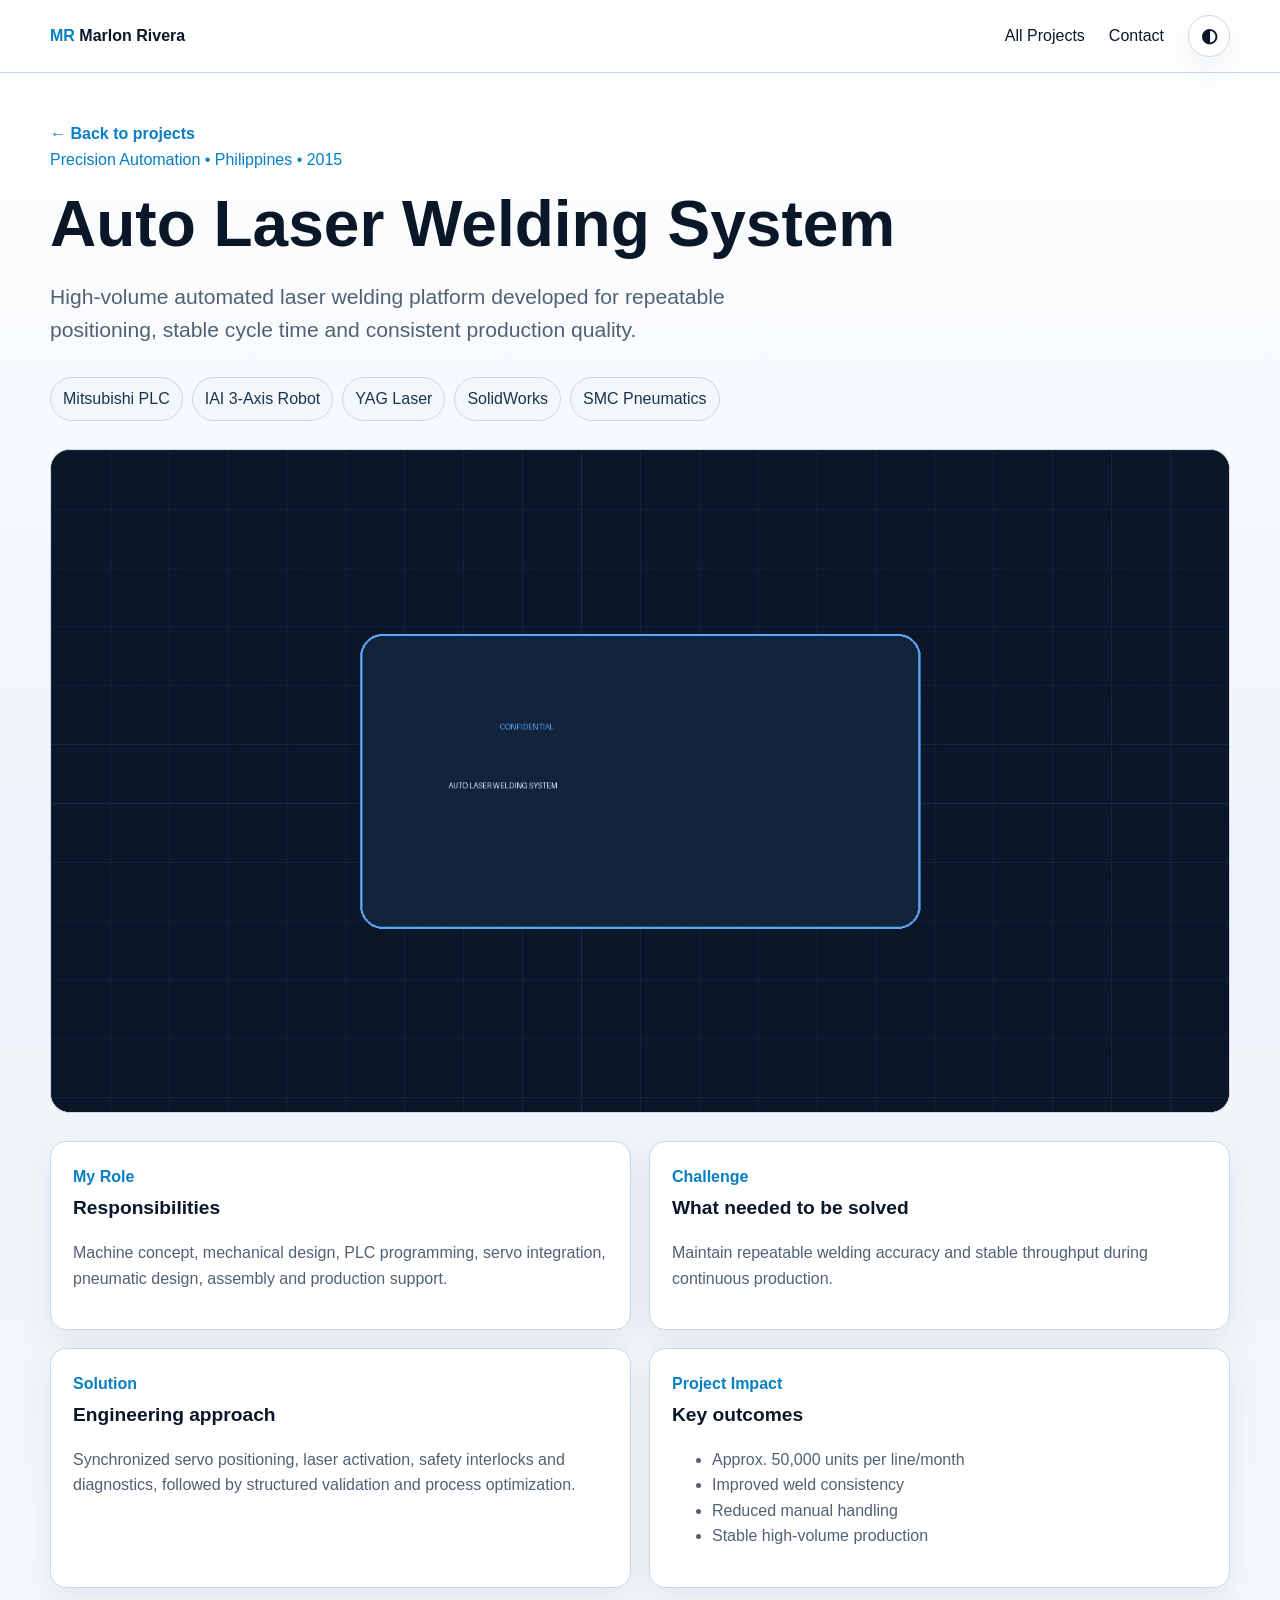
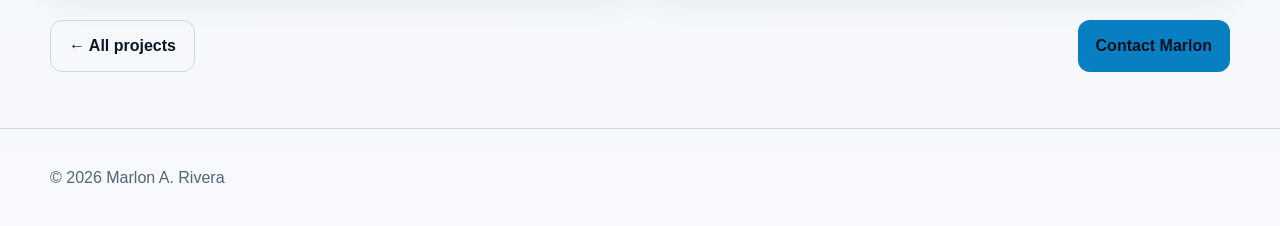
==== commit 34282614: "Engineering Portfolio Version 15" ====
--- a/projects/auto-laser-welding.html
+++ b/projects/auto-laser-welding.html
@@ -1 +1 @@
-<!doctype html><html lang="en"><head><meta charset="utf-8"><meta name="viewport" content="width=device-width,initial-scale=1"><title>Auto Laser Welding System | Marlon Rivera</title><link rel="stylesheet" href="../styles.css"></head><body><header class="nav"><div class="wrap navin"><a class="brand" href="../index.html"><span>MR</span> Marlon Rivera</a><div class="links"><a href="../index.html#projects">All Projects</a><a href="../index.html#contact">Contact</a></div></div></header><main><section class="project-hero"><div class="wrap"><a class="meta" href="../index.html#projects">← Back to projects</a><div class="eyebrow">Precision Automation • Philippines • 2015</div><h1>Auto Laser Welding System</h1><p class="lead">High-volume automated laser welding platform developed for repeatable positioning, stable cycle time and consistent production quality.</p><div class="chips"><span class="chip">Mitsubishi PLC</span><span class="chip">IAI 3-Axis Robot</span><span class="chip">YAG Laser</span><span class="chip">SolidWorks</span><span class="chip">SMC Pneumatics</span></div><div class="project-media"><img src="../assets/covers/laser.jpg" alt="Auto Laser Welding System"></div><div class="detailgrid"><div class="detail"><div class="meta">My Role</div><h2>Responsibilities</h2><p>Machine concept, mechanical design, PLC programming, servo integration, pneumatic design, assembly and production support.</p></div><div class="detail"><div class="meta">Challenge</div><h2>What needed to be solved</h2><p>Maintain repeatable welding accuracy and stable throughput during continuous production.</p></div><div class="detail"><div class="meta">Solution</div><h2>Engineering approach</h2><p>Synchronized servo positioning, laser activation, safety interlocks and diagnostics, followed by structured validation and process optimization.</p></div><div class="detail"><div class="meta">Project Impact</div><h2>Key outcomes</h2><ul><li>Approx. 50,000 units per line/month</li><li>Improved weld consistency</li><li>Reduced manual handling</li><li>Stable high-volume production</li></ul></div></div><div class="projectnav"><a class="btn alt" href="../index.html#projects">← All projects</a><a class="btn" href="../index.html#contact">Contact Marlon</a></div></div></section></main><footer><div class="wrap">© <span data-year></span> Marlon A. Rivera</div></footer><script src="../script.js"></script></body></html>+<!doctype html><html lang="en"><head><meta charset="utf-8"><meta name="viewport" content="width=device-width,initial-scale=1"><title>Auto Laser Welding System | Marlon Rivera</title><link rel="stylesheet" href="../styles.css"></head><body><header class="nav"><div class="wrap navin"><a class="brand" href="../index.html"><span>MR</span> Marlon Rivera</a><div class="links project-links"><a href="../index.html#projects">All Projects</a><a href="../index.html#contact">Contact</a><button class="theme-toggle icon-only" type="button" data-theme-toggle aria-label="Switch color theme" title="Switch color theme"><span class="theme-icon" aria-hidden="true">◐</span></button></div><button class="theme-toggle mobile-theme project-mobile-theme" type="button" data-theme-toggle aria-label="Switch color theme"><span class="theme-icon" aria-hidden="true">◐</span></button></div></header><main><section class="project-hero"><div class="wrap"><a class="meta" href="../index.html#projects">← Back to projects</a><div class="eyebrow">Precision Automation • Philippines • 2015</div><h1>Auto Laser Welding System</h1><p class="lead">High-volume automated laser welding platform developed for repeatable positioning, stable cycle time and consistent production quality.</p><div class="chips"><span class="chip">Mitsubishi PLC</span><span class="chip">IAI 3-Axis Robot</span><span class="chip">YAG Laser</span><span class="chip">SolidWorks</span><span class="chip">SMC Pneumatics</span></div><div class="project-media"><img src="../assets/covers/laser.jpg" alt="Auto Laser Welding System"></div><div class="detailgrid"><div class="detail"><div class="meta">My Role</div><h2>Responsibilities</h2><p>Machine concept, mechanical design, PLC programming, servo integration, pneumatic design, assembly and production support.</p></div><div class="detail"><div class="meta">Challenge</div><h2>What needed to be solved</h2><p>Maintain repeatable welding accuracy and stable throughput during continuous production.</p></div><div class="detail"><div class="meta">Solution</div><h2>Engineering approach</h2><p>Synchronized servo positioning, laser activation, safety interlocks and diagnostics, followed by structured validation and process optimization.</p></div><div class="detail"><div class="meta">Project Impact</div><h2>Key outcomes</h2><ul><li>Approx. 50,000 units per line/month</li><li>Improved weld consistency</li><li>Reduced manual handling</li><li>Stable high-volume production</li></ul></div></div><div class="projectnav"><a class="btn alt" href="../index.html#projects">← All projects</a><a class="btn" href="../index.html#contact">Contact Marlon</a></div></div></section></main><footer><div class="wrap">© <span data-year></span> Marlon A. Rivera</div></footer><script src="../script.js"></script></body></html>
--- a/styles.css
+++ b/styles.css
@@ -39,3 +39,27 @@
 @media(max-width:1080px){.grid{grid-template-columns:repeat(3,minmax(0,1fr))}.career .job{grid-template-columns:105px 1fr}.career .job p{grid-column:2}}
 @media(max-width:900px){.feature-grid{grid-template-columns:1fr}.career-layout,.contact-layout{grid-template-columns:1fr;gap:24px}.career-intro{position:static}.grid{grid-template-columns:repeat(2,minmax(0,1fr))}}
 @media(max-width:650px){.feature-grid .comparison-media{grid-template-columns:1fr}.grid{grid-template-columns:1fr}.career .job{grid-template-columns:1fr;gap:5px}.career .job p{grid-column:auto}.contact-list{grid-template-columns:1fr}}
+
+
+/* Version 14: complete profile image, theme selector and career countries */
+.profile-card img{height:auto;aspect-ratio:1050/1379;object-fit:contain;object-position:center;background:#fff}
+.theme-toggle{display:inline-flex;align-items:center;justify-content:center;gap:8px;min-height:40px;padding:8px 12px;border:1px solid var(--line);border-radius:11px;background:var(--panel);color:var(--text);font:inherit;font-size:.82rem;font-weight:800;cursor:pointer;transition:transform .2s ease,border-color .2s ease,background .2s ease}
+.theme-toggle:hover{transform:translateY(-1px);border-color:var(--accent)}
+.theme-icon{font-size:1.05rem;line-height:1}.mobile-nav-actions{display:flex;align-items:center;gap:8px}.mobile-theme{display:none;padding:8px 11px}.project-mobile-theme{display:none}.job-period{display:grid;gap:3px;align-content:center}.job-country{color:#fff;font-size:.78rem;font-weight:750;line-height:1.25}.career .job small{display:block}
+
+body[data-theme="light"]{--bg:#f4f7fb;--panel:#ffffff;--panel2:#edf3f9;--text:#0a1728;--muted:#516174;--accent:#087fc3;--line:#cbd7e5;background:linear-gradient(180deg,#ffffff,#eef4fa 48%,#f7f9fc);color:var(--text)}
+body[data-theme="light"] .nav{background:rgba(255,255,255,.92)}
+body[data-theme="light"] .chip{color:#1d344c;background:#f3f7fb}
+body[data-theme="light"] .profile-card,body[data-theme="light"] .stat,body[data-theme="light"] .about-card,body[data-theme="light"] .feature,body[data-theme="light"] .card,body[data-theme="light"] .job,body[data-theme="light"] .application-card,body[data-theme="light"] .detail,body[data-theme="light"] .contact-list a,body[data-theme="light"] .theme-toggle{box-shadow:0 12px 32px rgba(29,55,82,.08)}
+body[data-theme="light"] .career .job p strong,body[data-theme="light"] .contact-list strong,body[data-theme="light"] .job-country{color:#17283a}
+body[data-theme="light"] .media-label{background:rgba(255,255,255,.92);color:#102238}
+body[data-theme="light"] footer{color:#536478}
+
+@media(max-width:900px){.profile-card img{height:auto}.links .theme-toggle{display:none}.mobile-theme{display:inline-flex}.project-mobile-theme{display:inline-flex}.project-links{display:flex}.project-links a{display:none}}
+@media(max-width:650px){.job-period{gap:1px}.job-country{margin-bottom:4px}}
+
+/* Version 15: simplified project heading, right-side flagship video, icon-only theme control */
+.sectionhead>p{display:none!important}
+.theme-toggle.icon-only{width:42px;min-width:42px;height:42px;min-height:42px;padding:0;border-radius:50%;gap:0}
+.theme-toggle.icon-only .theme-icon{font-size:1.2rem}
+@media(max-width:900px){.theme-toggle.icon-only{width:40px;min-width:40px;height:40px;min-height:40px}}
